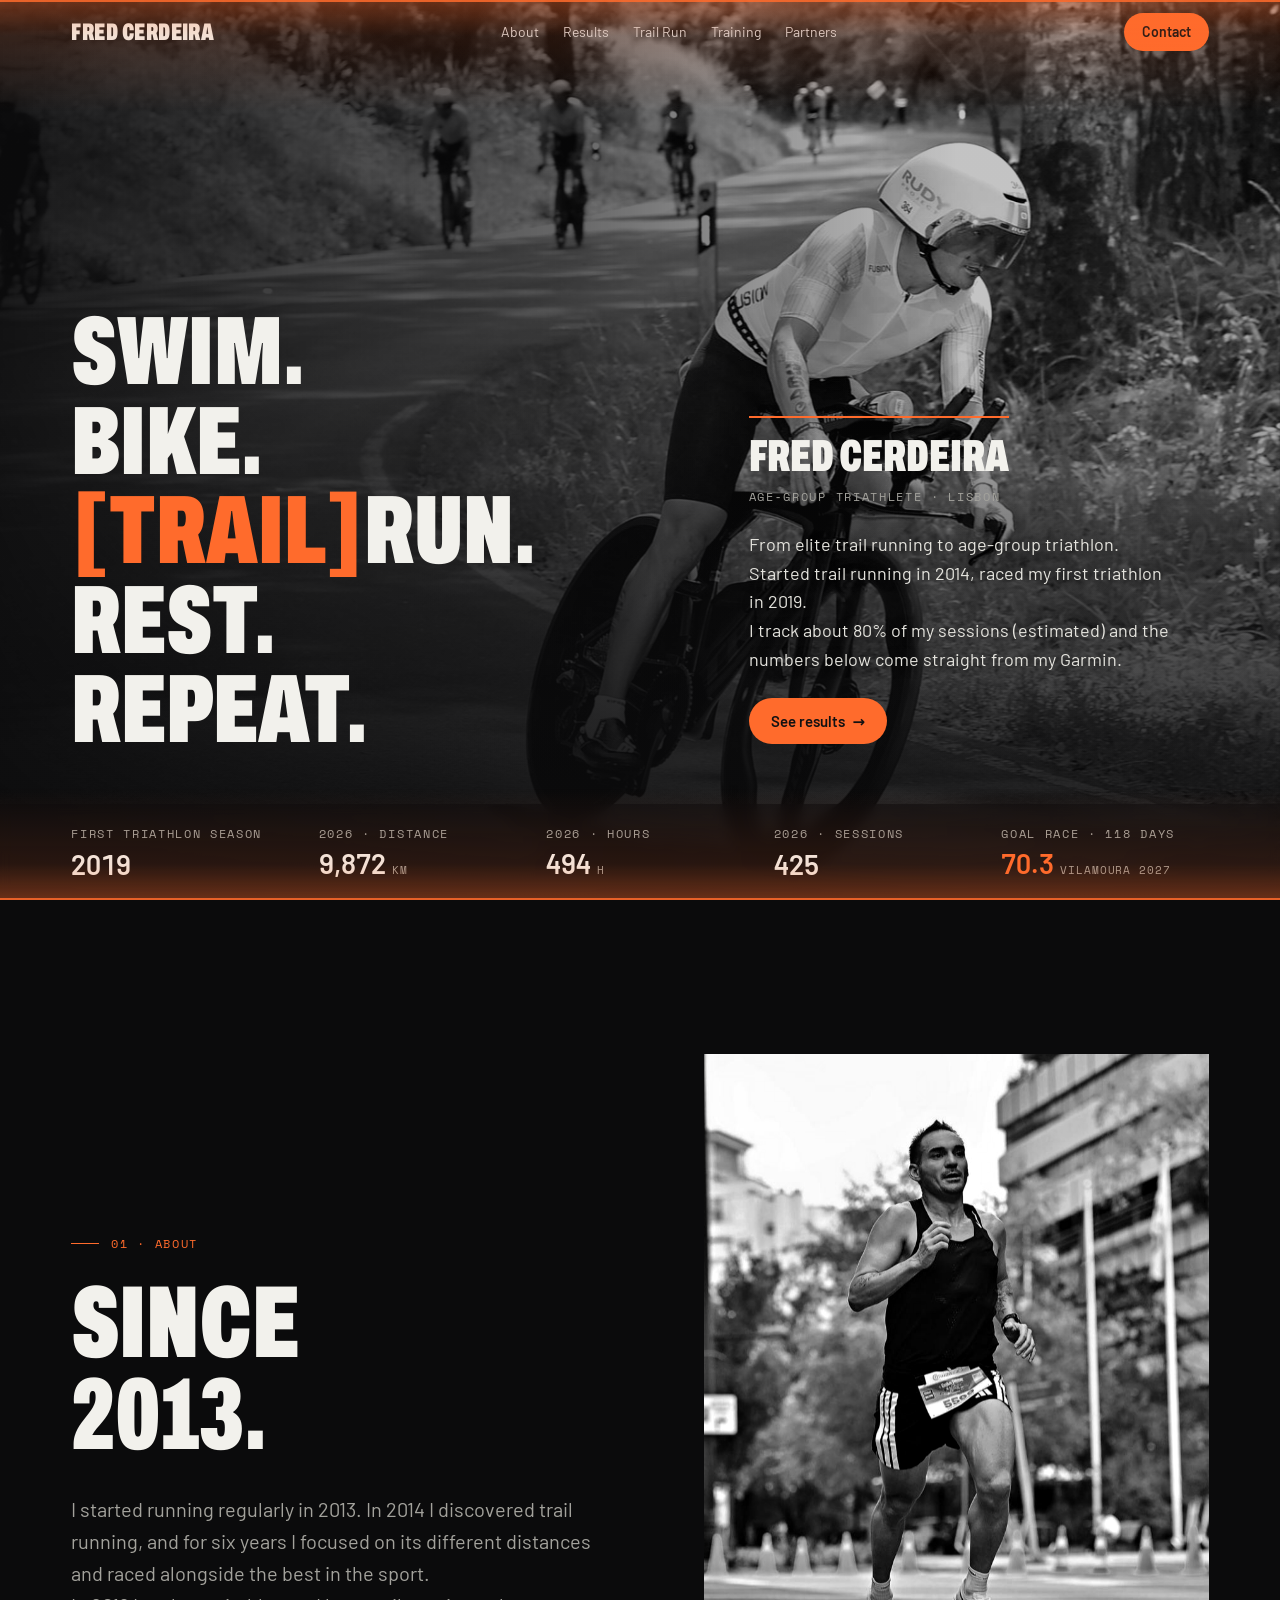
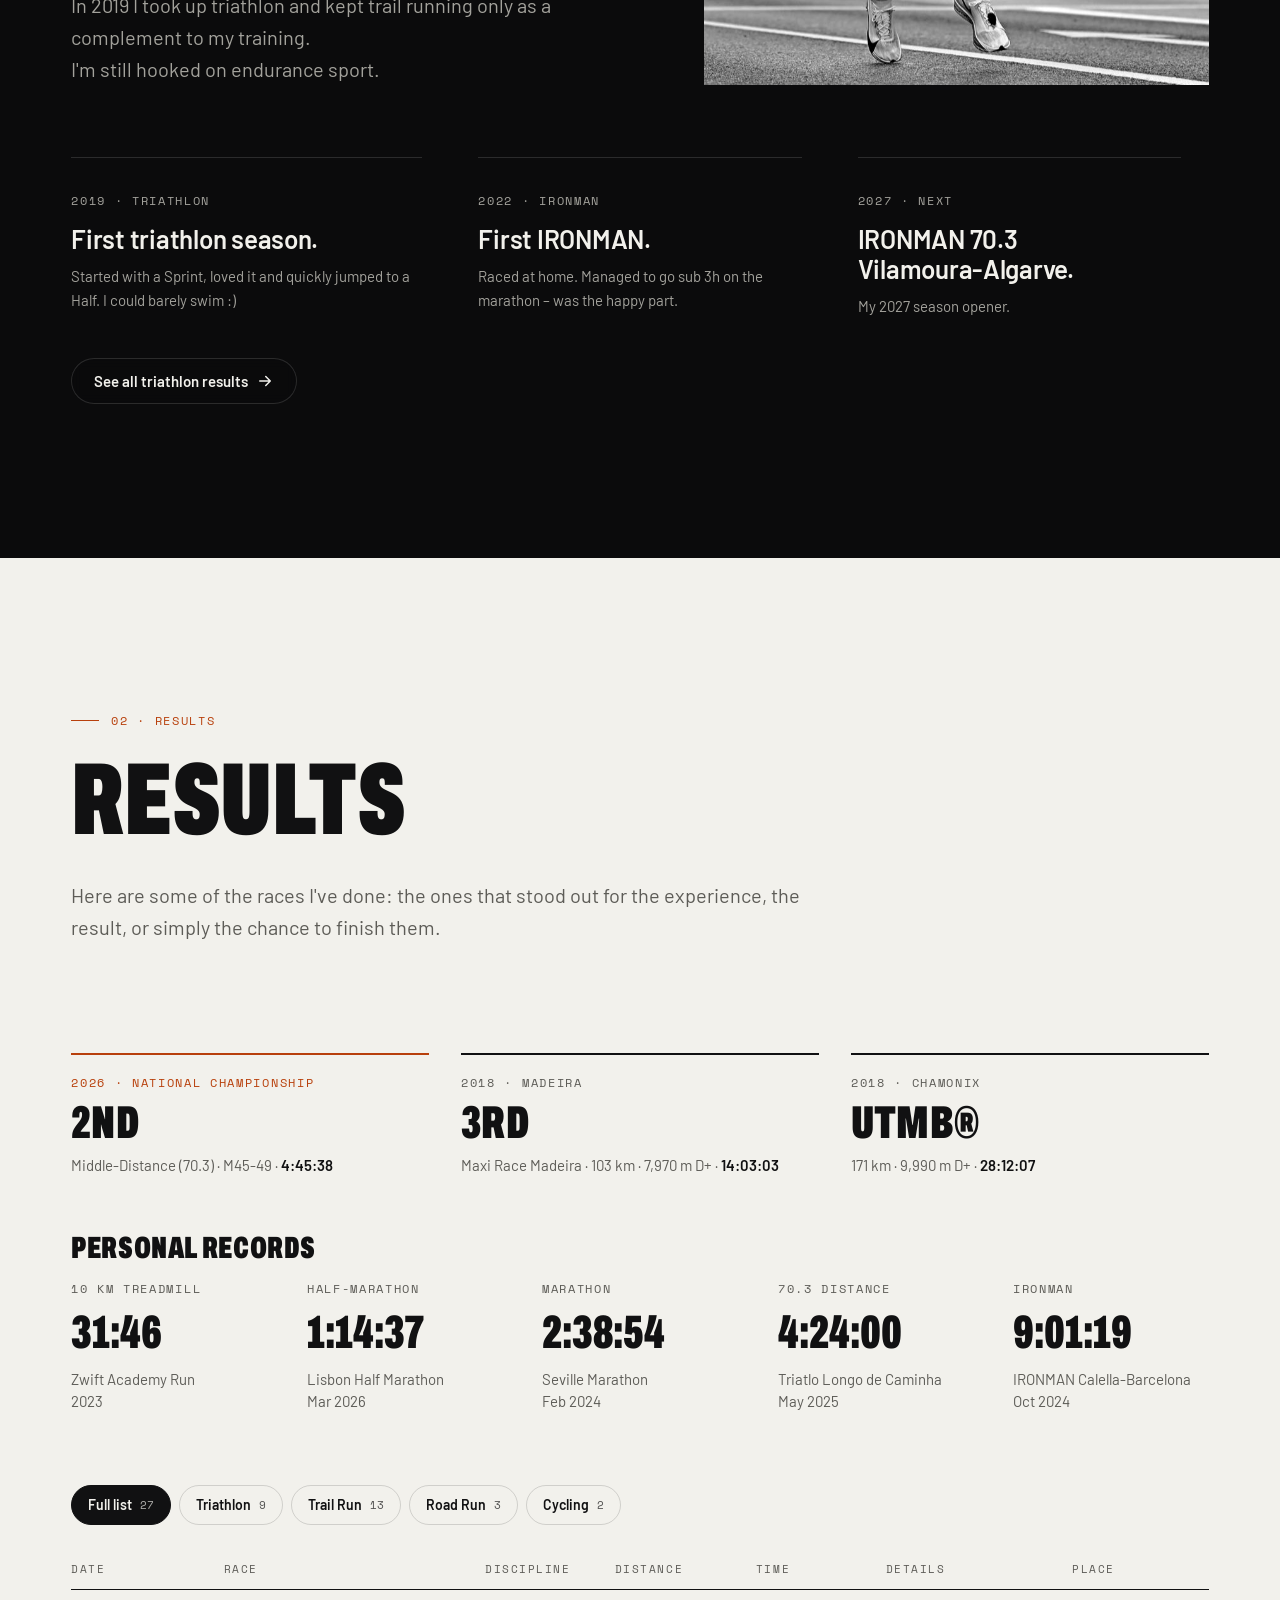
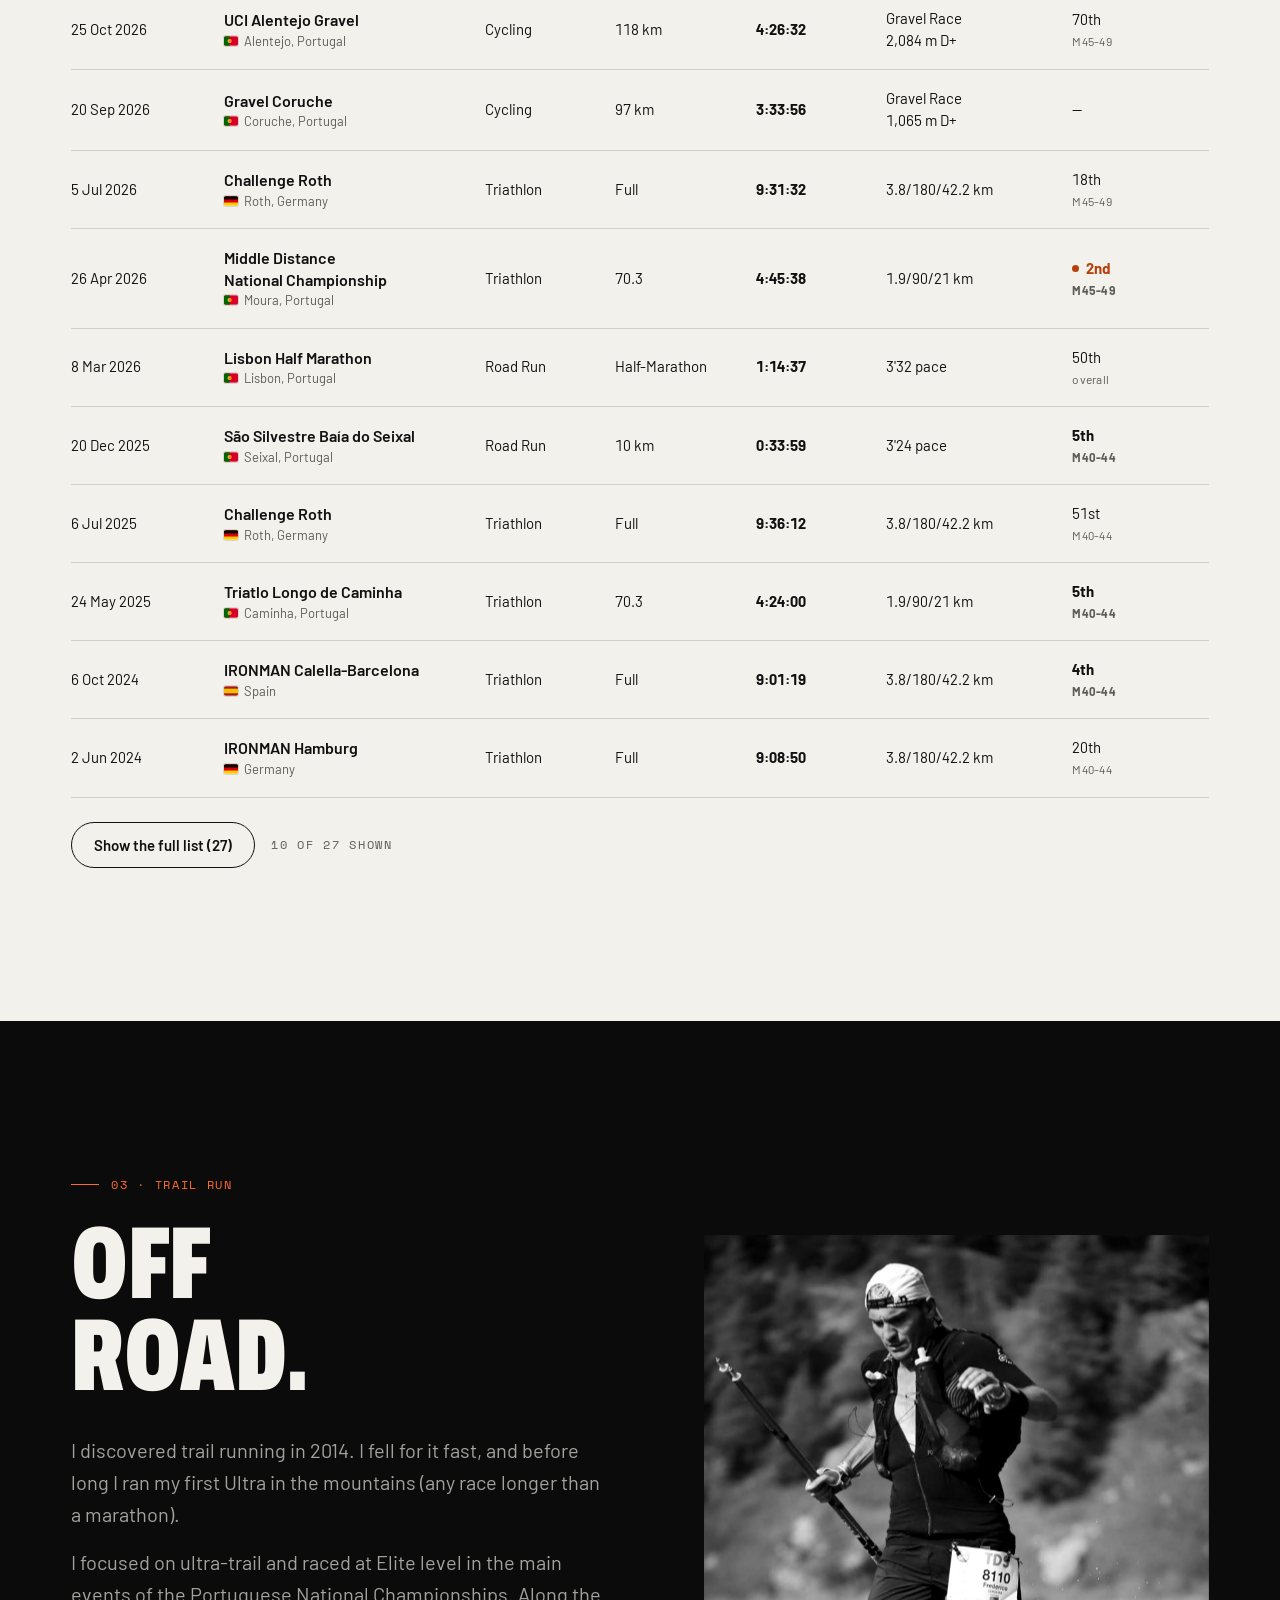
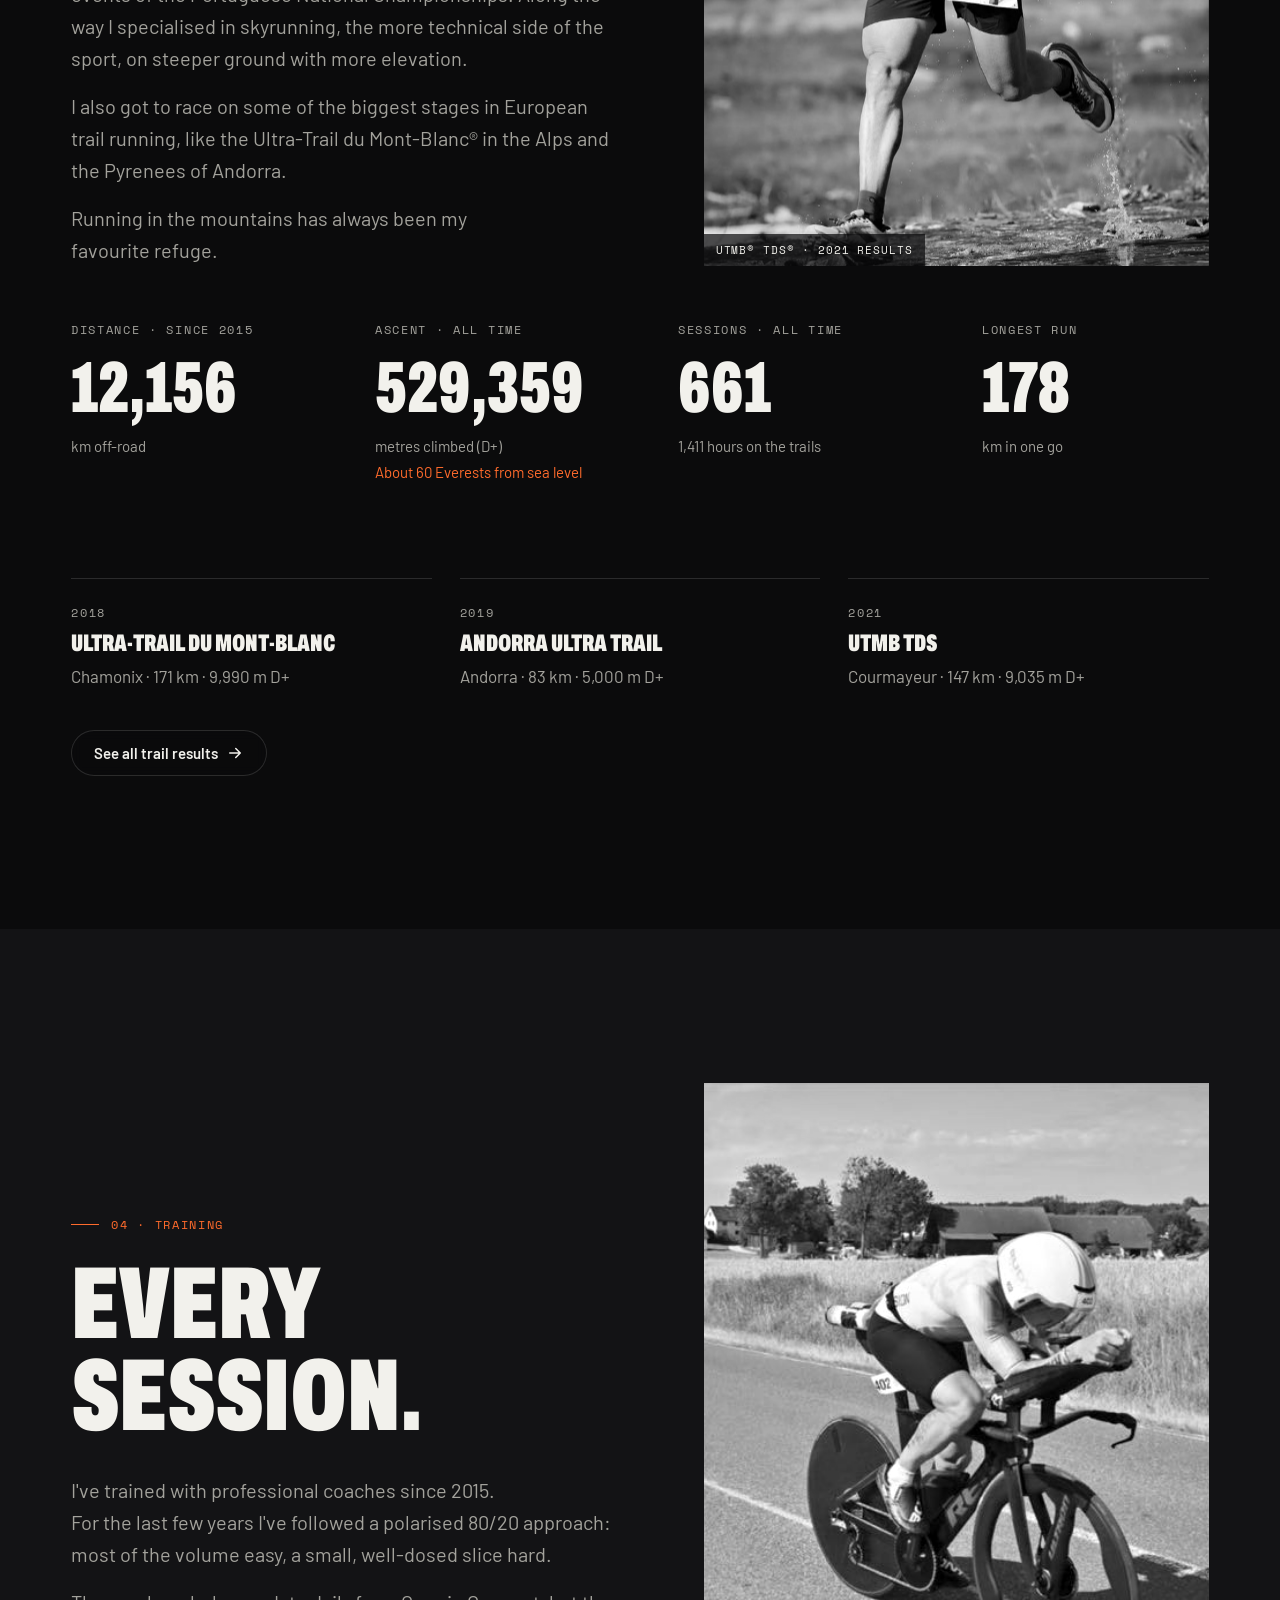
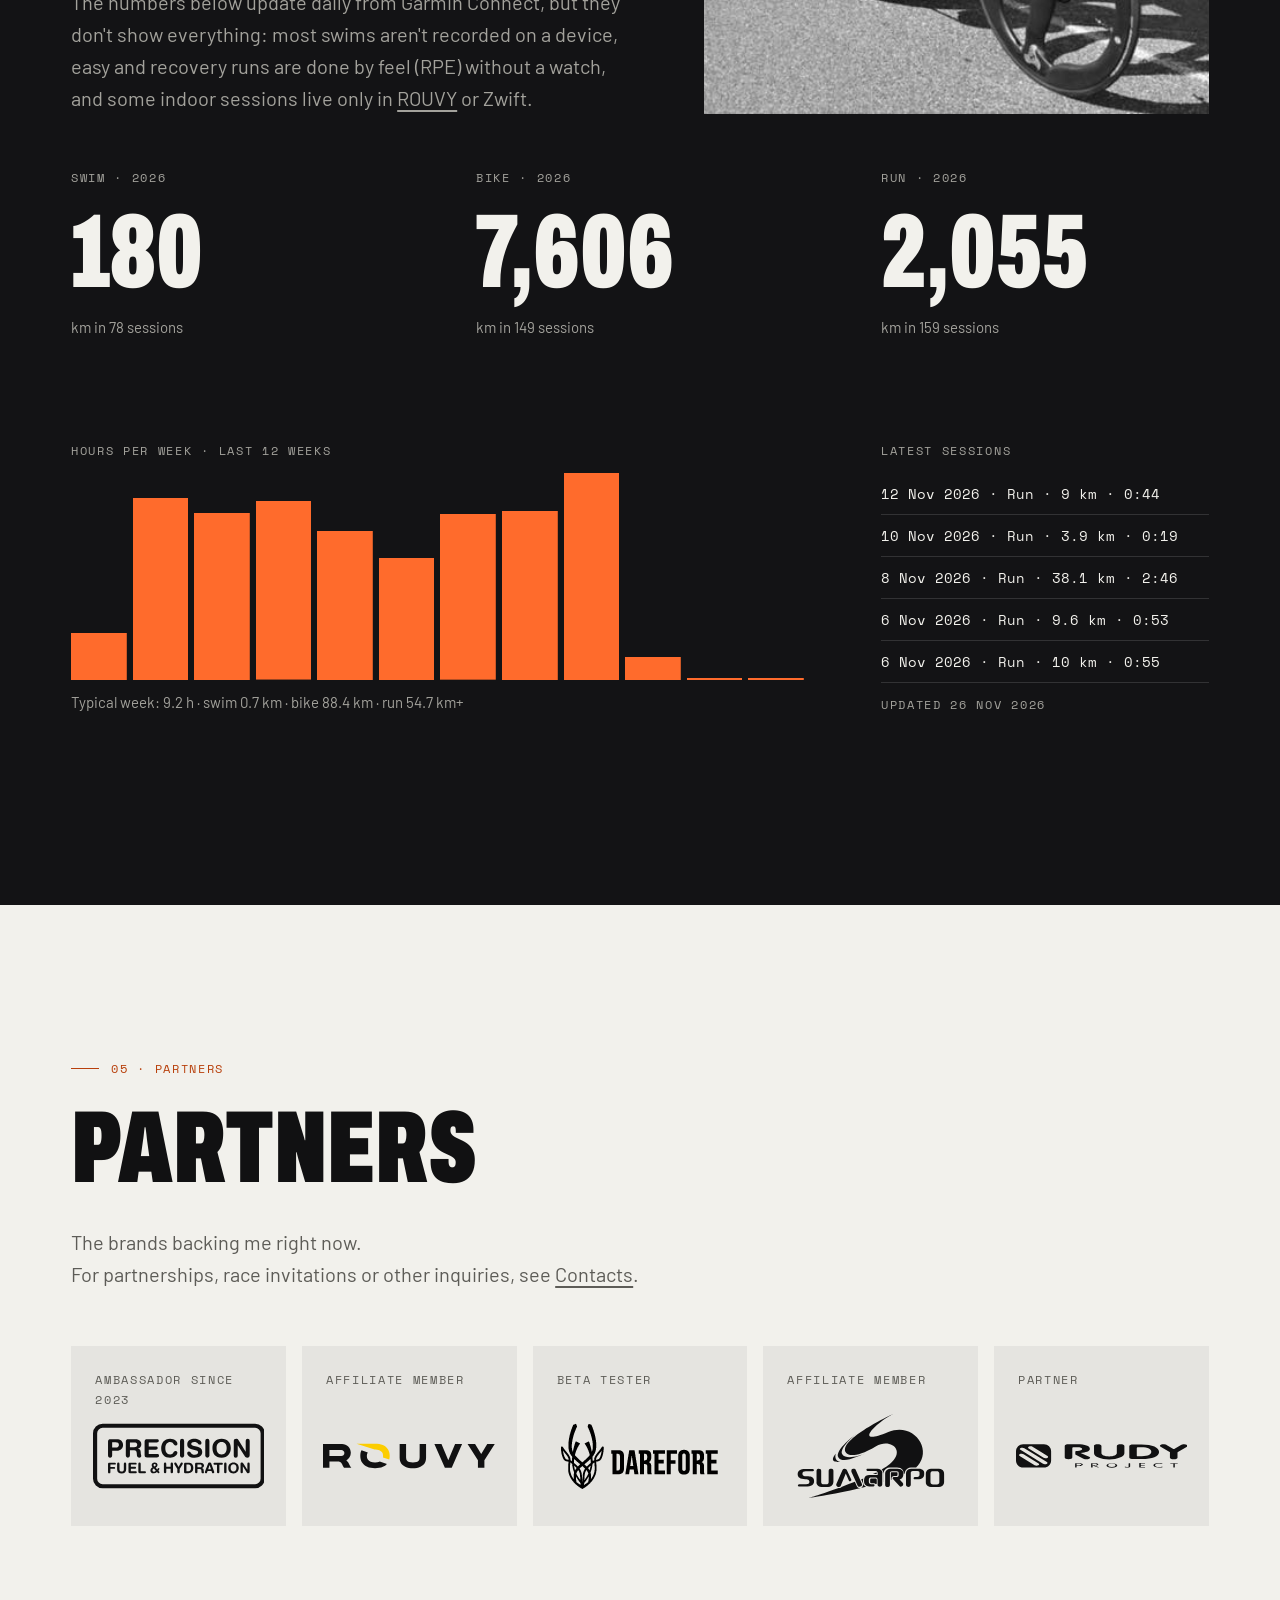
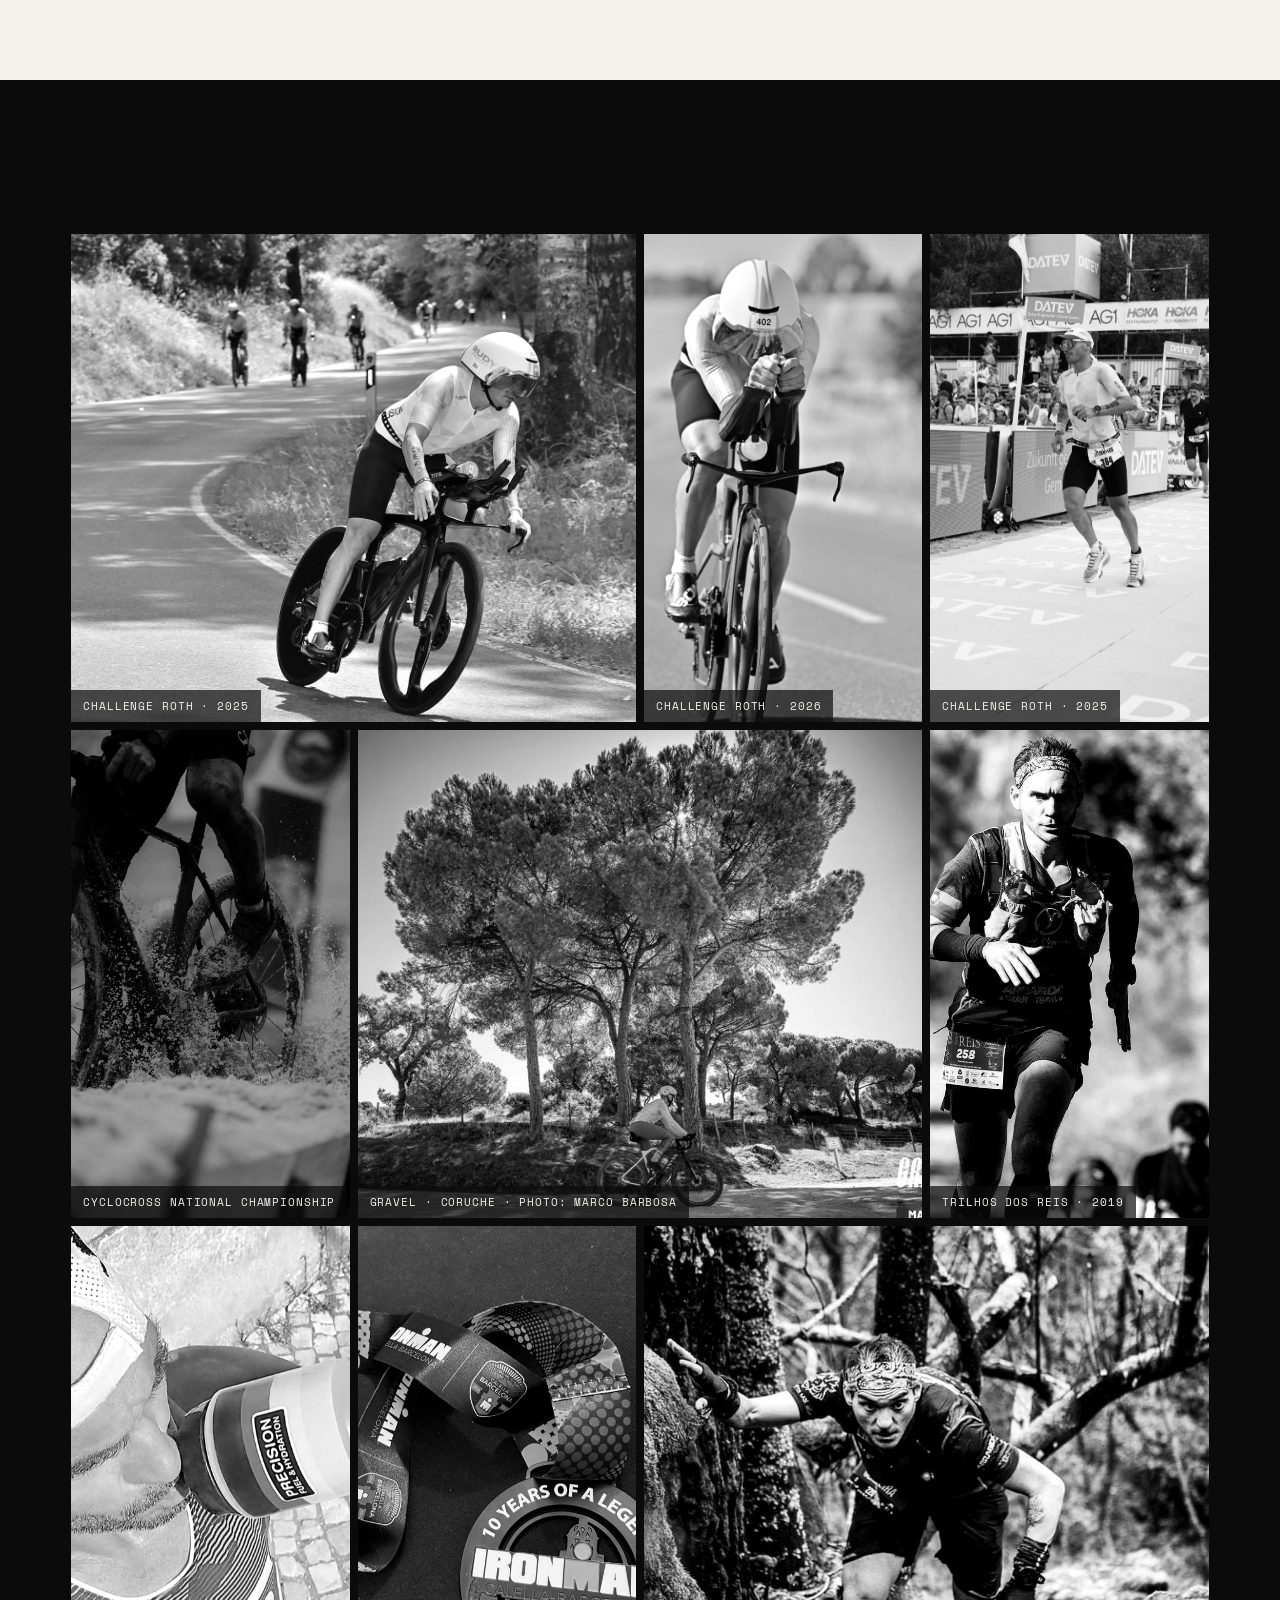
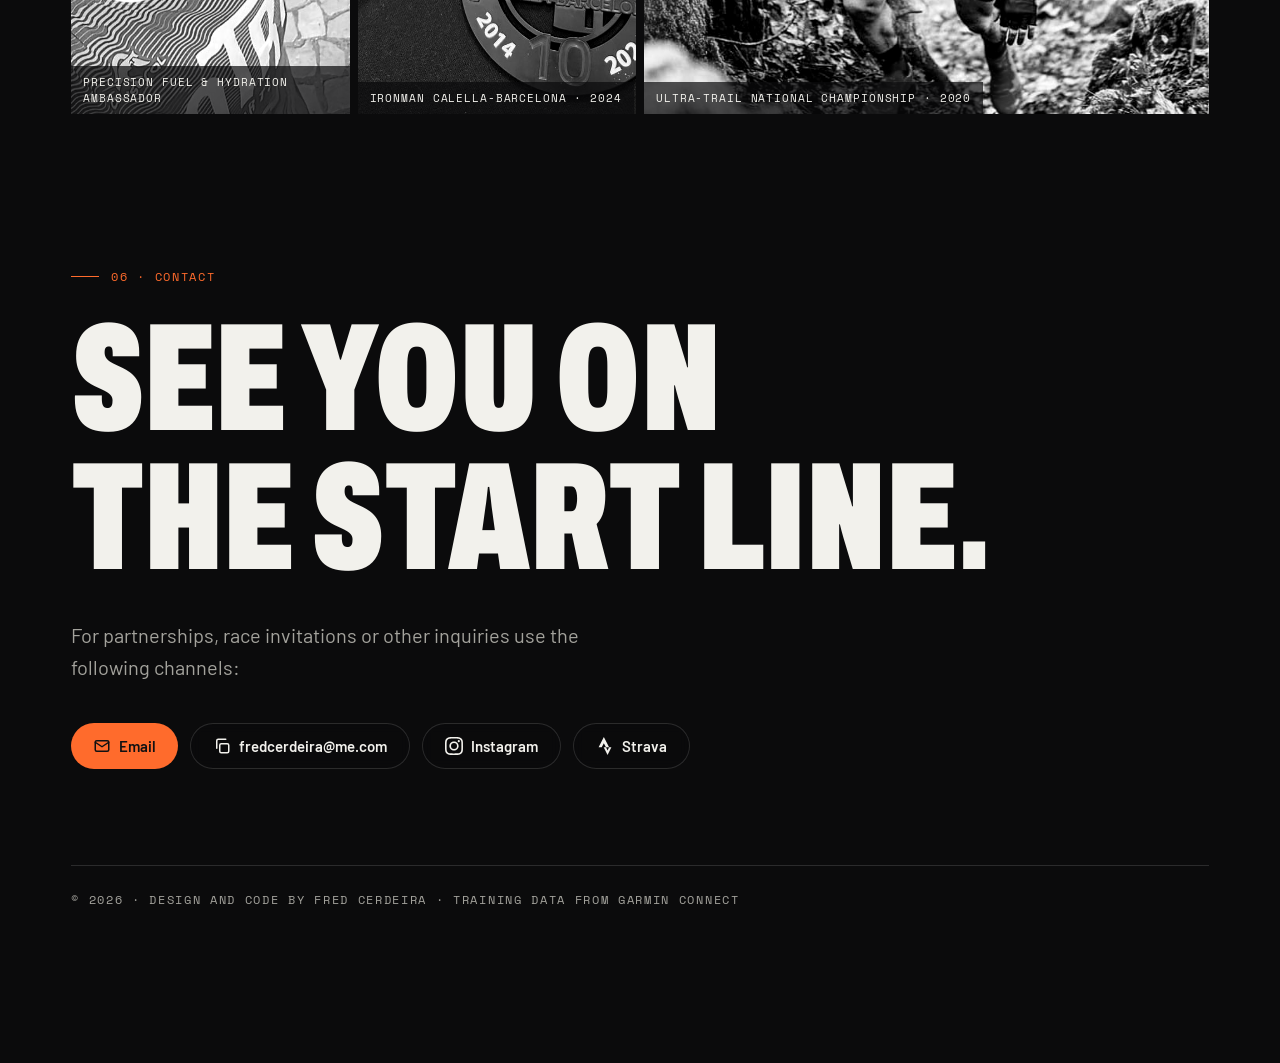
==== index.html @ 0f50d215 "Load tokens.css and drop duplicated root variables styles.css keeps only --nav-link and --gutter. Th" ====
<!doctype html>
<html lang="en">
<head>
<meta charset="utf-8">
<meta name="viewport" content="width=device-width, initial-scale=1">
<title>Fred Cerdeira — Triathlete and Trail Runner</title>
<meta name="description" content="Fred Cerdeira, age-group triathlete and former elite trail runner. IRONMAN and UTMB® finisher. Race results, personal records and daily training data.">
<meta name="theme-color" content="#0b0b0c">
<link rel="icon" href="/favicon.ico" sizes="32x32">
<link rel="icon" href="/img/icons/favicon.svg" type="image/svg+xml">
<link rel="apple-touch-icon" href="/img/icons/apple-touch-icon.png">
<link rel="manifest" href="/site.webmanifest">
<link rel="canonical" href="https://fredcerdeira.com/">
<meta property="og:type" content="website">
<meta property="og:url" content="https://fredcerdeira.com/">
<meta property="og:site_name" content="Fred Cerdeira">
<meta property="og:title" content="Fred Cerdeira — Triathlete">
<meta property="og:description" content="Age-group triathlete since 2019. Story, results and training numbers from Garmin, updated daily.">
<meta property="og:image" content="https://fredcerdeira.com/img/og.jpg">
<meta property="og:image:width" content="1200">
<meta property="og:image:height" content="630">
<meta property="og:image:alt" content="Fred Cerdeira on the time-trial bike, descending at Challenge Roth 2025">
<meta property="og:locale" content="en_GB">
<meta name="twitter:card" content="summary_large_image">
<script type="application/ld+json">
{
  "@context": "https://schema.org",
  "@type": "ProfilePage",
  "url": "https://fredcerdeira.com/",
  "name": "Fred Cerdeira — Triathlete and Trail Runner",
  "mainEntity": {
    "@type": "Person",
    "@id": "https://fredcerdeira.com/#fred",
    "name": "Fred Cerdeira",
    "url": "https://fredcerdeira.com/",
    "image": "https://fredcerdeira.com/img/og.jpg",
    "jobTitle": "Age-group triathlete",
    "description": "Age-group triathlete since 2019 and former elite ultra-trail and skyrunning athlete. IRONMAN finisher (9:01:19 at IRONMAN Calella-Barcelona 2024) and UTMB® finisher (171 km, 2018). 2nd M45-49 at the 2026 Portuguese Middle-Distance National Championship.",
    "knowsAbout": ["Triathlon", "IRONMAN", "IRONMAN 70.3", "Trail running", "Ultra-trail", "Skyrunning", "Road running", "Gravel cycling"],
    "sameAs": [
      "https://www.instagram.com/fr3dissimo/",
      "https://www.strava.com/athletes/cerdeira"
    ]
  }
}
</script>
<link rel="preconnect" href="https://fonts.googleapis.com">
<link rel="preconnect" href="https://fonts.gstatic.com" crossorigin>
<link rel="stylesheet" href="https://fonts.googleapis.com/css2?family=Archivo:wdth,wght@62,900&family=Barlow:wght@400;600;700&family=Space+Mono&display=swap">
<link rel="stylesheet" href="site/css/tokens.css">
<link rel="stylesheet" href="site/css/styles.css">
</head>
<body>
<script>document.documentElement.classList.add('js');setTimeout(function(){var d=document.documentElement;if(!d.dataset.motion)d.classList.remove('js')},4000)</script>

<header class="nav">
  <div class="wrap">
    <a href="#top" class="brand">Fred Cerdeira</a>
    <nav id="site-nav" aria-label="Sections">
      <a href="#about">About</a>
      <a href="#results">Results</a>
      <a href="#trail">Trail Run</a>
      <a href="#training">Training</a>
      <a href="#partners">Partners</a>
    </nav>
    <a href="#contact" class="pill pill-solid nav-cta">Contact</a>
    <button type="button" class="menu-btn" aria-expanded="false" aria-controls="site-nav" aria-label="Open menu"><span></span><span></span></button>
  </div>
</header>

<main>
<section id="top" class="hero">
  <div class="hero-bg"><img src="img/bike-descent.jpg" srcset="img/bike-descent-800.jpg 800w, img/bike-descent.jpg 1600w" sizes="(max-aspect-ratio: 3/2) 162vh, 100vw" alt="" data-parallax="0.25" fetchpriority="high"></div>
  <div class="wrap hero-content">
    <h1 class="display">
      <span class="line"><span>Swim.</span></span>
      <span class="line"><span>Bike.</span></span>
      <span class="line"><span><span class="accent">[Trail]</span>Run.</span></span>
      <span class="line"><span>Rest.</span></span>
      <span class="line"><span>Repeat.</span></span>
    </h1>
    <div class="hero-side">
    <p class="hero-name d-55" data-reveal><b>Fred Cerdeira</b><span class="mono">Age&#8209;group triathlete · Lisbon</span></p>
    <p class="lede d-7" data-reveal>From elite trail running to age&#8209;group triathlon.<br>Started trail running in 2014, raced my first triathlon in 2019.<br>I track about 80% of my sessions (estimated) and the numbers below come straight from my Garmin.</p>
    <div class="ctas d-85" data-reveal>
      <a href="#results" class="pill pill-solid">See results <span aria-hidden="true">→</span></a>
    </div>
    </div>
  </div>
  <div class="stats">
    <div class="wrap">
      <div class="stat"><span class="mono">First Triathlon season</span><b>2019</b></div>
      <div class="stat"><span class="mono"><span data-stat="year">2026</span> · distance</span><b><span data-stat="ytd.total.km" data-format="int" data-count>–</span><small>km</small></b></div>
      <div class="stat"><span class="mono"><span data-stat="year">2026</span> · hours</span><b><span data-stat="ytd.total.hours" data-format="int" data-count>–</span><small>h</small></b></div>
      <div class="stat"><span class="mono"><span data-stat="year">2026</span> · sessions</span><b><span data-stat="ytd.total.count" data-format="int" data-count>–</span></b></div>
      <div class="stat"><span class="mono" data-countdown="2027-04-03">Next goal race</span><b class="text-accent">70.3<small>Vilamoura 2027</small></b></div>
    </div>
  </div>
</section>

<section id="about" class="section">
  <div class="wrap">
    <div class="story-grid">
      <div>
        <p class="mono eyebrow" data-reveal>01 · About</p>
        <h2 class="display big" data-reveal>Since<br>2013.</h2>
        <p class="intro d-1" data-reveal>I started running regularly in 2013. In 2014 I discovered trail running, and for six years I focused on its different distances and raced alongside the best in the sport.<br>In 2019 I took up triathlon and kept trail running only as a complement to my training.<br>I'm still hooked on endurance sport.</p>
      </div>
      <div class="story-photo d-15" data-reveal><img src="img/hero-run.jpg" srcset="img/hero-run-800.jpg 800w, img/hero-run.jpg 1200w" sizes="(max-width: 960px) 100vw, 560px" alt="Running in a road race in Lisbon" data-parallax="-0.12" loading="lazy"></div>
    </div>
    <ol class="timeline">
      <li data-scrub><span class="mono muted">2019 · Triathlon</span><h3>First triathlon season.</h3><p>Started with a Sprint, loved it and quickly jumped to a Half. I could barely swim :)</p></li>
      <li data-scrub><span class="mono muted">2022 · IRONMAN</span><h3>First IRONMAN.</h3><p>Raced at home. Managed to go sub 3h on the marathon – was the happy part.</p></li>
      <li data-scrub><span class="mono muted">2027 · Next</span><h3>IRONMAN 70.3 <span class="nw">Vilamoura-Algarve.</span></h3><p>My 2027 season opener.</p></li>
    </ol>
    <p class="see-all" data-reveal><a class="pill pill-line" href="#results-triathlon">See all triathlon results<svg class="icon" viewBox="0 0 24 24" fill="none" stroke="currentColor" stroke-width="2" stroke-linecap="round" stroke-linejoin="round" aria-hidden="true"><path d="M5 12h14M13 6l6 6-6 6"/></svg></a></p>
  </div>
</section>

<section id="results" class="section paper">
  <div class="wrap">
    <p class="mono eyebrow" data-reveal>02 · Results</p>
    <h2 class="display big" data-reveal>Results</h2>
    <p class="intro intro-wide d-1" data-reveal>Here are some of the races I've done: the ones that stood out for the experience, the result, or simply the chance to finish them.</p>
    <div class="hl" aria-labelledby="hl-title">
      <h3 id="hl-title" class="sub-title" data-reveal>Highlights</h3>
      <ol class="hl-list">
        <li class="lead" data-reveal><span class="mono">2026 · National Championship</span><b>2nd</b><p>Middle-Distance (70.3) · M45-49 · <strong>4:45:38</strong></p></li>
        <li class="d-08" data-reveal><span class="mono">2018 · Madeira</span><b>3rd</b><p>Maxi Race Madeira · 103 km · 7,970 m D+ · <strong>14:03:03</strong></p></li>
        <li class="d-16" data-reveal><span class="mono">2018 · Chamonix</span><b>UTMB®</b><p>171 km · 9,990 m D+ · <strong>28:12:07</strong></p></li>
      </ol>
    </div>
    <div class="prs" aria-labelledby="prs-title">
    <h3 id="prs-title" class="sub-title" data-reveal>Personal Records</h3>
    <div class="train-grid pr-grid">
      <div class="tile" data-reveal><span class="mono">10 km Treadmill</span><span class="num">31:46</span><p>Zwift Academy Run <span class="when">2023</span></p></div>
      <div class="tile d-08" data-reveal><span class="mono">Half-Marathon</span><span class="num">1:14:37</span><p>Lisbon Half Marathon <span class="when">Mar 2026</span></p></div>
      <div class="tile d-16" data-reveal><span class="mono">Marathon</span><span class="num">2:38:54</span><p>Seville Marathon <span class="when">Feb 2024</span></p></div>
      <div class="tile d-24" data-reveal><span class="mono">70.3 Distance</span><span class="num">4:24:00</span><p>Triatlo Longo de Caminha <span class="when">May 2025</span></p></div>
      <div class="tile d-32" data-reveal><span class="mono">IRONMAN</span><span class="num">9:01:19</span><p>IRONMAN <span class="nw">Calella-Barcelona</span> <span class="when">Oct 2024</span></p></div>
    </div>
    </div>
    <div class="results" data-results data-src="data/results.json">
      <div class="filters" role="group" aria-label="Filter results by discipline" data-reveal>
        <button type="button" class="chip" data-filter="all" aria-pressed="true">Full list <span data-n></span></button>
        <button type="button" class="chip" data-filter="triathlon" aria-pressed="false">Triathlon <span data-n></span></button>
        <button type="button" class="chip" data-filter="trail" aria-pressed="false">Trail Run <span data-n></span></button>
        <button type="button" class="chip" data-filter="road" aria-pressed="false">Road Run <span data-n></span></button>
        <button type="button" class="chip" data-filter="cycling" aria-pressed="false">Cycling <span data-n></span></button>
        <span class="visually-hidden" data-results-status aria-live="polite"></span>
      </div>
      <div class="res" data-reveal>
        <div class="res-head" aria-hidden="true">
          <span>Date</span><span>Race</span><span>Discipline</span><span>Distance</span><span>Time</span><span data-detail-head>Details</span><span>Place</span>
        </div>
        <ol class="res-list" data-res-list aria-label="Race results">
          <li class="res-row res-empty">Loading results…</li>
        </ol>
      </div>
      <div class="res-more" data-res-more hidden>
        <button type="button" aria-expanded="false" data-res-toggle></button>
        <span class="mono" data-res-count></span>
      </div>
    </div>
  </div>
</section>

<section id="trail" class="section">
  <div class="wrap">
    <div class="story-grid">
      <div>
        <p class="mono eyebrow" data-reveal>03 · Trail Run</p>
        <h2 class="display big" data-reveal>Off<br>road.</h2>
        <p class="intro d-1" data-reveal>I discovered trail running in 2014. I fell for it fast, and before long I ran my first Ultra in the mountains (any race longer than a marathon).</p>
        <p class="intro d-14" data-reveal>I focused on ultra-trail and raced at Elite level in the main events of the Portuguese National Championships. Along the way I specialised in skyrunning, the more technical side of the sport, on steeper ground with more elevation.</p>
        <p class="intro d-18" data-reveal>I also got to race on some of the biggest stages in European trail running, like the Ultra-Trail du Mont-Blanc® in the Alps and the Pyrenees of Andorra.</p>
        <p class="intro d-22" data-reveal>Running in the mountains has always been my favourite refuge.</p>
      </div>
      <figure class="story-photo trail-fig d-15" data-reveal><img class="op-50-20" src="img/trail-tds.jpg" srcset="img/trail-tds-800.jpg 800w, img/trail-tds.jpg 1080w" sizes="(max-width: 960px) 100vw, 560px" alt="Crossing a mountain stream with poles during the TDS trail race" data-parallax="-0.12" loading="lazy"><figcaption><a href="https://itra.run/Races/RaceResults/TDS%C2%AE/2021/72501" target="_blank" rel="noopener">UTMB® TDS® · 2021 results</a></figcaption></figure>
    </div>
    <div class="train-grid trail-grid">
      <div class="tile" data-reveal><span class="mono">Distance · since <span data-stat="trailAllTime.since">–</span></span><span class="num"><span data-stat="trailAllTime.km" data-format="int" data-count>–</span></span><p>km off-road</p></div>
      <div class="tile d-08" data-reveal><span class="mono">Ascent · all time</span><span class="num"><span data-stat="trailAllTime.elevationM" data-format="int" data-count>–</span></span><p>metres climbed (D+)<span class="eq" data-stat-everest="trailAllTime.elevationM"></span></p></div>
      <div class="tile d-16" data-reveal><span class="mono">Sessions · all time</span><span class="num"><span data-stat="trailAllTime.count" data-format="int" data-count>–</span></span><p><span data-stat="trailAllTime.hours" data-format="int">–</span> hours on the trails</p></div>
      <div class="tile d-24" data-reveal><span class="mono">Longest run</span><span class="num"><span data-stat="trailAllTime.longestKm" data-format="int" data-count>–</span></span><p>km in one go</p></div>
    </div>
    <ul class="buildup">
      <li data-reveal><span class="mono muted">2018</span><b>Ultra-Trail du Mont-Blanc</b><span class="muted">Chamonix · 171 km · 9,990 m D+</span></li>
      <li class="d-08" data-reveal><span class="mono muted">2019</span><b>Andorra Ultra Trail</b><span class="muted">Andorra · 83 km · 5,000 m D+</span></li>
      <li class="d-16" data-reveal><span class="mono muted">2021</span><b>UTMB TDS</b><span class="muted">Courmayeur · 147 km · 9,035 m D+</span></li>
    </ul>
    <p class="see-all" data-reveal><a class="pill pill-line" href="#results-trail">See all trail results<svg class="icon" viewBox="0 0 24 24" fill="none" stroke="currentColor" stroke-width="2" stroke-linecap="round" stroke-linejoin="round" aria-hidden="true"><path d="M5 12h14M13 6l6 6-6 6"/></svg></a></p>
  </div>
</section>

<section id="training" class="section section-alt">
  <div class="wrap">
    <div class="story-grid">
      <div>
        <p class="mono eyebrow" data-reveal>04 · Training</p>
        <h2 class="display big" data-reveal>Every<br>session.</h2>
        <p class="intro intro-small" data-reveal>I've trained with professional coaches since 2015.<br>For the last few years I've followed a polarised 80/20 approach: most of the volume easy, a small, well-dosed slice hard.</p>
        <p class="intro intro-small" data-reveal>The numbers below update daily from Garmin Connect, but they don't show everything: most swims aren't recorded on a device, easy and recovery runs are done by feel (RPE) without a watch, and some indoor sessions live only in <a href="https://account.rouvy.com/coupon/FREDERICO" target="_blank" rel="noopener">ROUVY</a> or Zwift.</p>
      </div>
      <div class="story-photo d-15" data-reveal><img class="op-74-50 full" src="img/training-roth.jpg" srcset="img/training-roth-800.jpg 800w, img/training-roth.jpg 1928w" sizes="(max-width: 960px) 100vw, 560px" alt="In the aero position on the time-trial bike at Challenge Roth, 2026" loading="lazy"></div>
    </div>
    <div class="train-grid">
      <div class="tile" data-reveal><span class="mono">Swim · <span data-stat="year">2026</span></span><span class="num"><span data-stat="ytd.swim.km" data-format="int" data-count>–</span></span><p>km in <span data-stat="ytd.swim.count" data-format="int">–</span> sessions</p></div>
      <div class="tile d-08" data-reveal><span class="mono">Bike · <span data-stat="year">2026</span></span><span class="num"><span data-stat="ytd.bike.km" data-format="int" data-count>–</span></span><p>km in <span data-stat="ytd.bike.count" data-format="int">–</span> sessions</p></div>
      <div class="tile d-16" data-reveal><span class="mono">Run · <span data-stat="year">2026</span></span><span class="num"><span data-stat="ytd.run.km" data-format="int" data-count>–</span></span><p>km in <span data-stat="ytd.run.count" data-format="int">–</span> sessions</p></div>
      <div class="tile wide" data-reveal><span class="mono">Hours per week · last 12 weeks</span><div class="weekly" data-stat-weekly></div><p class="week-detail" data-weekly-detail aria-live="polite" hidden></p><p data-weekly-typical>Typical week: <span class="nw" data-stat="typicalWeek.hours" data-format="hours">–</span> · <span class="nw">swim <span data-stat="typicalWeek.swimKm" data-format="km">–</span></span> · <span class="nw">bike <span data-stat="typicalWeek.bikeKm" data-format="km">–</span></span> · <span class="nw">run <span data-stat="typicalWeek.runKm" data-format="km">–</span>+</span></p></div>
      <div class="tile d-08" data-reveal><span class="mono">Latest sessions</span><ul class="recent" data-stat-recent><li>Loading…</li></ul><p class="mono updated">Updated <span data-stat="updatedAt" data-format="date">–</span></p></div>
    </div>
  </div>
</section>

<section id="partners" class="section paper">
  <div class="wrap">
    <p class="mono eyebrow" data-reveal>05 · Partners</p>
    <h2 class="display big" data-reveal>Partners</h2>
    <p class="intro intro-655 d-1" data-reveal>The brands backing me right now.<br>For partnerships, race invitations or other inquiries, see <a href="#contact">Contacts</a>.</p>
    <ul class="partners">
      <li data-reveal><a class="partner" href="https://www.precisionhydration.com/" target="_blank" rel="noopener"><span class="mono">Ambassador since 2023</span><svg xmlns="http://www.w3.org/2000/svg" viewBox="0 0 272.21 102.41" width="100%" height="72" data-name="PF&amp;H Logo" fill="currentColor" role="img" aria-label="Precision Fuel &amp; Hydration"><g id="Layer_2" data-name="Layer 2"><g id="Layer_1-2" data-name="Layer 1"><path d="M23.81,28.41c0-2.92,1.52-3.84,3.84-3.84h10c5.51,0,10,2.72,10,9.12,0,5.24-3.64,9.11-10,9.11H30.37v7.8a3.09,3.09,0,0,1-3.28,3.28,3.09,3.09,0,0,1-3.28-3.28Zm6.56,9.36h6.12c2.64,0,4.6-1.6,4.6-4.08,0-2.88-2-4.08-5.28-4.08H30.37Z"></path><path d="M52,28.41c0-2.92,1.52-3.84,3.84-3.84H66.73c7.79,0,9.87,4.28,9.87,8,0,3.12-1.84,6.2-5,6.92v.07c3.36.48,4,2.92,4,5.84,0,3.32.88,4.56.88,5.92,0,1.52-1.56,2.56-3.08,2.56-3.6,0-3.88-3.48-3.88-4.64,0-5-.91-7.08-4.51-7.08H58.53V50.6a3.28,3.28,0,0,1-6.56,0Zm6.56,9h6.56c2.47,0,5-.64,5-3.88,0-3.08-1.87-3.88-4.75-3.88H58.53Z"></path><path d="M81.77,28.41c0-2.92,1.52-3.84,3.84-3.84H101c1.92,0,3.32.56,3.32,2.64s-1.4,2.64-3.32,2.64H88.33v6.24H99.44c1.72,0,3.08.48,3.08,2.52s-1.36,2.51-3.08,2.51H88.33v7h13c1.92,0,3.32.56,3.32,2.64s-1.4,2.64-3.32,2.64H85.61c-2.32,0-3.84-.92-3.84-3.84Z"></path><path d="M122.17,23.89c7.51,0,11.63,4.72,11.63,7.52a2.68,2.68,0,0,1-3,3c-3.8,0-2.68-5.2-8.67-5.2-4.12,0-7.52,3.56-7.52,9.8,0,5.23,2.08,9.79,7.76,9.79,5.15,0,5-5.52,8.19-5.52,1.6,0,3.2.92,3.2,2.52,0,4.16-5,8.28-11.39,8.28-9,0-14.32-5.16-14.32-15.07C108.09,30.85,112.89,23.89,122.17,23.89Z"></path><path d="M137.89,27.33a3.28,3.28,0,0,1,6.56,0V50.6a3.28,3.28,0,0,1-6.56,0Z"></path><path d="M165.6,36.69c6,1.36,7.52,4.91,7.52,8.27,0,5.2-3.92,9.08-11.83,9.08-8.32,0-12-4.16-12-7.28A2.64,2.64,0,0,1,152,44c3.56,0,2.64,5.2,9.28,5.2,3.39,0,5.27-1.88,5.27-3.8,0-1.16-.56-2.44-2.8-3l-7.39-1.88c-6-1.51-7-4.79-7-7.87,0-6.4,5.92-8.8,11.47-8.8,5.12,0,11.16,2.88,11.16,6.72a2.72,2.72,0,0,1-3,2.6c-3,0-2.48-4.28-8.59-4.28-3,0-4.72,1.4-4.72,3.4s2.4,2.64,4.47,3.12Z"></path><path d="M177.93,27.33a3.28,3.28,0,0,1,6.56,0V50.6a3.28,3.28,0,0,1-6.56,0Z"></path><path d="M203.84,23.89c9.44,0,14.56,6.28,14.56,14.72,0,8.11-4.72,15.43-14.56,15.43-10.31,0-14.55-6.72-14.55-15.43C189.29,30.17,194.41,23.89,203.84,23.89Zm0,24.87c6,0,8-4.64,8-10.15s-2.64-9.44-8-9.44-8,3.92-8,9.44S197.69,48.76,203.84,48.76Z"></path><path d="M223.09,27.89c0-2.72,1.32-3.84,4.12-3.84a3.62,3.62,0,0,1,3.28,1.72L242,44.28H242V27.21a3.16,3.16,0,0,1,6.32,0V49.8c0,2.6-1.12,4.08-3.88,4.08-2.08,0-2.76-.44-3.6-1.76l-11.39-18h-.08V50.72a3.16,3.16,0,1,1-6.32,0Z"></path><path d="M23.81,64c0-1.68.88-2.2,2.21-2.2h8.3c1.11,0,1.91.32,1.91,1.51s-.8,1.52-1.91,1.52H27.59v3.87h5.7c1,0,1.77.27,1.77,1.44s-.78,1.45-1.77,1.45h-5.7v5.18a1.89,1.89,0,0,1-3.78,0Z"></path><path d="M38.21,63.39a1.89,1.89,0,0,1,3.77,0v9.06c0,2.26,1.27,3.27,3.43,3.27s3.43-1,3.43-3.27V63.39a1.89,1.89,0,0,1,3.77,0v8.76c0,4.56-2.81,6.6-7.2,6.6s-7.2-2-7.2-6.6Z"></path><path d="M56.2,64c0-1.68.87-2.2,2.2-2.2h8.86c1.1,0,1.91.32,1.91,1.51s-.81,1.52-1.91,1.52H60v3.59h6.39c1,0,1.77.28,1.77,1.45s-.78,1.45-1.77,1.45H60v4h7.47c1.11,0,1.91.32,1.91,1.51s-.8,1.52-1.91,1.52h-9c-1.33,0-2.2-.53-2.2-2.2Z"></path><path d="M71.86,63.39a1.89,1.89,0,0,1,3.77,0v11.8h6.3c1.08,0,2,.55,2,1.59s-.88,1.58-2,1.58H74.07c-1.34,0-2.21-.53-2.21-2.2Z"></path><path d="M101.73,72.48a14.82,14.82,0,0,1,.89-1.66,1.52,1.52,0,0,1,1.2-.71,1.46,1.46,0,0,1,1.49,1.31,5.71,5.71,0,0,1-1.7,3.08L105,76.16a1.41,1.41,0,0,1,.32.92,1.57,1.57,0,0,1-1.72,1.44,1.4,1.4,0,0,1-1.13-.64l-1.06-1.22a7.21,7.21,0,0,1-5.33,2c-3.61,0-5.15-2.37-5.15-4.57,0-2.46,1.58-4.07,3.61-5.06a4.94,4.94,0,0,1-1.59-3.29c0-2.65,2.14-4.09,4.6-4.09,3.63,0,4.76,2.27,4.76,4a4.75,4.75,0,0,1-2.87,4.14Zm-5.18-1.41c-1.33.74-2.27,1.57-2.27,2.74A2.1,2.1,0,0,0,96.53,76a4.4,4.4,0,0,0,3-1.4Zm1-3.17c.76-.46,1.88-1.1,1.88-2.39A1.61,1.61,0,0,0,97.68,64,1.55,1.55,0,0,0,96,65.46C96,66.61,96.67,67.19,97.52,67.9Z"></path><path d="M112.34,63.39a1.89,1.89,0,0,1,3.77,0v4.69H123V63.39a1.89,1.89,0,0,1,3.77,0V76.78a1.89,1.89,0,0,1-3.77,0V71.26h-6.86v5.52a1.89,1.89,0,0,1-3.77,0Z"></path><path d="M133.64,71.9,129,64.22a1.88,1.88,0,0,1-.32-1,1.78,1.78,0,0,1,1.91-1.72,1.71,1.71,0,0,1,1.7,1.1l3.29,6,3.26-6a1.63,1.63,0,0,1,1.63-1.1,1.77,1.77,0,0,1,1.87,1.72,1.89,1.89,0,0,1-.33,1l-4.62,7.68v4.88a1.89,1.89,0,0,1-3.77,0Z"></path><path d="M144.31,64c0-1.68.88-2.2,2.21-2.2h4.6c4.12,0,7.89,1.79,7.89,8.27,0,5.25-2.92,8.28-8,8.28h-4.53a1.92,1.92,0,0,1-2.21-2.2Zm3.77,11.32h3.18c3,0,4-2.69,4-5.25,0-3.26-1.25-5.24-4-5.24h-3.15Z"></path><path d="M161.77,64c0-1.68.87-2.2,2.21-2.2h6.28c4.48,0,5.68,2.46,5.68,4.6a3.94,3.94,0,0,1-2.86,4v.05c1.94.28,2.28,1.68,2.28,3.36a22.14,22.14,0,0,0,.51,3.4,1.67,1.67,0,0,1-1.77,1.47c-2.07,0-2.23-2-2.23-2.67,0-2.89-.53-4.07-2.6-4.07h-3.73v4.86a1.89,1.89,0,0,1-3.77,0Zm3.77,5.16h3.77c1.43,0,2.85-.37,2.85-2.24s-1.08-2.23-2.73-2.23h-3.89Z"></path><path d="M182.52,62.66a1.71,1.71,0,0,1,1.84-1.15h.89a1.87,1.87,0,0,1,2,1.38l4.55,12.67A5,5,0,0,1,192.2,77a1.72,1.72,0,0,1-1.77,1.65,1.63,1.63,0,0,1-1.71-1l-1-2.76h-6.07l-1,2.76a1.52,1.52,0,0,1-1.68,1A1.61,1.61,0,0,1,177.27,77a5,5,0,0,1,.37-1.45Zm2.27,2.94h0l-2.23,6.65h4.41Z"></path><path d="M196.5,65h-3.56c-1.09,0-2-.55-2-1.59s.87-1.58,2-1.58h10.89c1.09,0,2,.55,2,1.58s-.87,1.59-2,1.59h-3.56v11.8a1.89,1.89,0,0,1-3.77,0Z"></path><path d="M207.82,63.39a1.89,1.89,0,0,1,3.77,0V76.78a1.89,1.89,0,0,1-3.77,0Z"></path><path d="M222.72,61.42c5.43,0,8.37,3.61,8.37,8.46,0,4.67-2.72,8.87-8.37,8.87-5.93,0-8.37-3.86-8.37-8.87C214.35,65,217.29,61.42,222.72,61.42Zm0,14.3c3.42,0,4.6-2.67,4.6-5.84s-1.52-5.43-4.6-5.43-4.6,2.25-4.6,5.43S219.18,75.72,222.72,75.72Z"></path><path d="M233.78,63.71c0-1.56.76-2.2,2.37-2.2a2.1,2.1,0,0,1,1.89,1l6.6,10.64h0V63.32a1.82,1.82,0,0,1,3.64,0v13c0,1.49-.65,2.34-2.23,2.34-1.2,0-1.59-.25-2.07-1L237.46,67.3h0v9.54a1.82,1.82,0,0,1-3.64,0Z"></path><path d="M256.91,102.41H15.3A15.31,15.31,0,0,1,0,87.11V15.3A15.31,15.31,0,0,1,15.3,0H256.91a15.32,15.32,0,0,1,15.3,15.3V87.11A15.32,15.32,0,0,1,256.91,102.41ZM15.3,6.6a8.71,8.71,0,0,0-8.7,8.7V87.11a8.71,8.71,0,0,0,8.7,8.7H256.91a8.71,8.71,0,0,0,8.7-8.7V15.3a8.71,8.71,0,0,0-8.7-8.7Z"></path></g></g></svg></a></li>
      <li class="d-08" data-reveal><a class="partner" href="https://account.rouvy.com/coupon/FREDERICO" target="_blank" rel="noopener"><span class="mono">Affiliate Member</span><svg xmlns="http://www.w3.org/2000/svg" viewBox="54 52 800 115" width="100%" height="72" role="img" aria-label="ROUVY"><path d="M818.977 54.0547L790.896 100.273L762.323 54.0547H727.318L775.607 129.318V164.483H805.711V129.318L854 54.0547H818.977Z" fill="currentColor"/><path d="M637.571 129.664L605.828 54.0547H572.754L621.608 164.483H653.57L701.896 54.0547H669.187L637.571 129.664Z" fill="currentColor"/><path d="M504.051 115.132C504.051 121.998 502.757 127.151 500.225 130.429C497.619 133.798 494.193 136.038 489.747 137.295C484.79 138.697 479.068 139.389 472.727 139.389C466.386 139.389 460.281 138.679 455.215 137.276C450.678 136.02 447.234 133.798 444.701 130.447C442.205 127.151 440.929 121.998 440.929 115.114V54.0547H410.972V117.336C410.972 124.547 412.047 131.012 414.179 136.512C416.329 142.102 419.39 146.891 423.272 150.77C427.098 154.595 431.69 157.727 436.92 160.076C442.004 162.37 447.69 164.046 453.812 165.047C459.771 166.031 466.131 166.522 472.727 166.522C479.324 166.522 485.301 166.031 491.113 165.047C497.072 164.046 502.666 162.37 507.75 160.094C512.962 157.745 517.59 154.631 521.508 150.825C525.517 146.928 528.651 142.12 530.82 136.512C532.952 130.994 534.027 124.547 534.027 117.336V54.0547H504.069V115.151L504.051 115.132Z" fill="currentColor"/><path d="M318.282 135.332C317.772 135.568 317.244 135.805 316.715 136.005C310.957 138.282 304.124 139.447 296.379 139.447C288.635 139.447 281.838 138.282 275.934 135.987C270.248 133.784 265.948 130.579 262.796 126.154C259.716 121.856 258.167 116.211 258.167 109.382C258.167 102.553 259.698 97.0533 262.704 92.7738L233.458 83.1405C229.959 87.9116 227.736 97.4721 227.736 109.382C227.736 121.291 230.542 131.507 236.063 140.048C241.603 148.589 249.639 155.254 259.989 159.825C270.084 164.286 282.33 166.563 296.397 166.563C310.465 166.563 322.838 164.304 332.879 159.825C340.477 156.438 346.837 151.921 351.884 146.331L318.301 135.332H318.282Z" fill="currentColor"/><path d="M316.391 82.63C321.931 84.8699 326.14 88.1113 329.256 92.5365C332.299 96.8523 333.83 102.498 333.83 109.345C333.83 111.748 333.629 114.007 333.247 116.101L362.658 125.734C364.024 120.653 364.717 115.172 364.717 109.326C364.717 97.4169 361.911 87.0551 356.389 78.5144C350.85 69.9737 342.832 63.3087 332.554 58.7379C322.514 54.2763 310.232 52 296.073 52H210.173L294.251 79.1154C301.977 79.1154 310.633 80.299 316.373 82.6118L316.391 82.63Z" fill="#FCCD00"/><path d="M174.231 144.196C170.295 135.546 164.646 131.613 162.332 130.302C174.96 123.418 183.524 110.034 183.524 94.6458C183.524 72.2287 165.338 54.0547 142.907 54.0547H54V164.483H83.9575V135.237H123.737C137.768 135.292 142.05 145.945 145.549 153.429C149.066 160.95 152.51 164.465 152.51 164.465H186.148C179.843 156.234 178.586 153.775 174.231 144.178V144.196ZM83.9575 109.524V81.0062H139.317C147.207 81.0062 153.585 87.398 153.585 95.2649C153.585 103.132 147.189 109.524 139.317 109.524H83.9575Z" fill="currentColor"/></svg></a></li>
      <li class="d-16" data-reveal><a class="partner" href="https://darefore.com/ride/" target="_blank" rel="noopener"><span class="mono">Beta Tester</span><img src="img/partners/darefore.png" alt="Darefore" width="157" height="66"></a></li>
      <li class="d-24" data-reveal><a class="partner" href="https://eu.sumarpo.com/" target="_blank" rel="noopener"><span class="mono">Affiliate Member</span><svg xmlns="http://www.w3.org/2000/svg" viewBox="4.8 1.1 125.7 72.1" width="100%" height="84" fill="currentColor" role="img" aria-label="Sumarpo"><path d="M62.4,35.1c-4.3,1.9-16.2,5.8-19.3,0.6c-3.2-5.4,11.9-17.5,11.9-17.5S36,32.1,39.8,38.4 C43.3,44.1,57.6,37.2,62.4,35.1z"/><path d="M41.2,42.2c-5.2-0.9-4.1-6.4-3.5-7.1C30.2,43.7,41.2,42.2,41.2,42.2z"/><path d="M72.7,52c0-0.3-0.1-0.6-0.4-0.7c-0.9,0.4-1.9,0.9-2.9,1.4h3.3V52z"/><path d="M60.9,59.3v-1.3c0-0.5,0.1-1.1,0.2-1.6c-0.6,0.2-1.2,0.5-1.8,0.7l1.5,3.4 c0.1,0.4,0.2,0.8,0.2,1.2c0,1.0-0.4,1.8-1.2,2.4c-0.5,0.3-1.1,0.6-1.8,0.6c-1.1,0-2.0-0.5-2.4-1.5l-1.7-3.9 c-3.8,1.5-7.8,3.0-11.5,4.4c-0.3,0.5-1.0,0.9-2.1,0.9c-0.1,0-0.2-0.0-0.3-0.0c-14.0,5.0-25.6,8.6-25.6,8.6 s24.7-3.7,49.1-9.7c-0.0-0.0-0.0-0.0-0.0-0.0C61.6,62.6,60.9,61.2,60.9,59.3z"/><path d="M86.3,54.8c0.3-0.2,0.8-0.3,1.2-0.4l2.0,0c0.2,0,0.4-0.0,0.6-0.2c0.2-0.1,0.4-0.4,0.4-0.8 v-1.7c0-0.2,0-0.6-1.0-0.6h-3.7c-1.0,0-1.0,0.4-1.0,0.6v5.9c0.2-0.0,0.4-0.1,0.7-0.2 c-0.1-0.2-0.2-0.5-0.2-0.8C85.3,55.7,85.7,55.1,86.3,54.8z"/><path d="M96.7,52.0c0.1-1.7,0.8-3.1,2.2-4.0c1.0-0.6,2.0-1.0,3.1-1.0h4.5 c0.5-0.4,1.0-0.9,1.4-1.4c12.9-15.1-4.1-37.9-25.3-29.0c-28.9,12.1-14.1-5.6,4.0-15.5 c0,0-47.2,21.9-40.4,33.0c0,0,3.8,7.8,25.9-5.4c11.7-7.1,26.3,3.0,11.8,15.3c-1.7,1.5-4.2,3.1-7.0,4.7 c1.0,0.9,1.5,2.2,1.5,3.7v7.0c0.0-0.0,0.1-0.0,0.1-0.0v-7.0c0-0.0,0.0-0.1,0.0-0.3c0.1-1.7,0.8-3.1,2.2-4 c0.9-0.6,2.0-1.0,3.1-1.0h6.3c2.2,0,3.9,0.7,4.9,2.1c0.5,0.8,0.8,1.6,0.8,2.5v1.2 c0.0-0.0,0.1-0.0,0.1-0.0v-0.5C96.7,52.4,96.7,52.2,96.7,52.0z"/><path d="M72.3,56.7c-0.2-0.1-0.4-0.2-0.6-0.2h-3.7c-0.2,0-0.4,0.0-0.6,0.2 c-0.2,0.2-0.4,0.4-0.4,0.8v2.0c0,0.3,0.1,0.6,0.4,0.8c0.2,0.1,0.4,0.2,0.6,0.2h1.8c0.4,0,0.9,0.1,1.3,0.3 c0.2,0.1,0.4,0.3,0.5,0.4c0.3-0.1,0.7-0.2,1.1-0.3v-3.6C72.7,57.2,72.6,56.9,72.3,56.7z"/><path d="M16.5,55.0c-0.8-0.3-2.1-0.5-3.7-0.5c-1.0,0-1.6-0.0-2.0-0.0c-1.5-0.3-1.9-1.3-1.9-2.1 c0-0.9,0.5-1.6,1.4-1.9c0.6-0.1,1.8-0.2,3.5-0.2h3.7c0.3,0,0.5-0.0,0.8-0.2c0.3-0.2,0.5-0.4,0.5-0.8 c0-0.3-0.1-0.6-0.5-0.8c-0.2-0.1-0.5-0.2-0.8-0.2h-5.4c-1.9,0-3.4,0.1-4.3,0.4c-2.0,0.6-3,1.9-3,3.9 c0,3,2.1,4.4,6.6,4.4c2.9,0,3.5,1.2,3.5,2.2c0,1-0.5,1.7-1.4,2c-0.6,0.1-1.7,0.2-3.5,0.2H6.3 c-0.2,0-0.5,0.0-0.8,0.2c-0.3,0.2-0.5,0.4-0.5,0.8c0,0.2,0.0,0.5,0.5,0.8c0.2,0.1,0.5,0.2,0.8,0.2h5.4 c4.9,0,7.2-1.4,7.2-4.5C19.0,56.9,18.2,55.6,16.5,55.0z"/><path d="M22.5,62.8c0.9,0.6,1.8,0.9,2.7,0.9h5.8c0.9,0,1.8-0.3,2.7-0.9c1.2-0.8,1.7-1.9,1.8-3.5 v-9.4c0-0.6-0.2-1.1-0.8-1.5c-0.8-0.5-1.7-0.5-2.5-0.0c-0.5,0.3-0.8,0.8-0.8,1.5v9.8c0,0.6-0.2,1.1-0.8,1.5 c-0.3,0.2-0.7,0.3-1.1,0.3h-2.6c-0.4,0-0.8-0.1-1.1-0.3c-0.5-0.3-0.8-0.9-0.8-1.5v-9.8c0-0.6-0.2-1.1-0.8-1.5 c-0.4-0.2-0.8-0.4-1.2-0.4c-0.4,0-0.8,0.1-1.2,0.4c-0.5,0.3-0.8,0.8-0.8,1.5v9.4 C20.7,60.8,21.3,62.0,22.5,62.8z"/><path d="M46.9,49.0c-0.0-0.0-0.1-0.1-0.2-0.2c-0.5-0.5-1.0-0.8-1.7-0.8c-0.8,0-1.3,0.3-1.6,0.9 l-5.3,12.0c-0.1,0.3-0.2,0.6-0.2,0.8c0,0.8,0.3,1.3,1.1,1.8c0.3,0.1,0.7,0.2,1.1,0.2c0.8,0,1.3-0.3,1.6-0.9 l4.4-10.6l2.7,6.1c0.1,0.4,0.4,0.6,0.9,0.6c0.2,0,0.5-0.0,0.7-0.2c0.3-0.2,0.5-0.5,0.5-0.9 c0-0.2-0.0-0.3-0.1-0.5L46.9,49.0z"/><path d="M59.9,60.9l-1.5-3.4l-3.8-8.6c-0.2-0.6-0.8-0.9-1.6-0.9c-0.4,0-0.9,0.1-1.3,0.4 c-0.6,0.3-0.8,0.8-0.8,1.6c0,0.3,0.0,0.6,0.1,0.8l3.6,8.1l1.7,3.8c0.2,0.6,0.8,0.9,1.6,0.9 c0.4,0,0.9-0.1,1.3-0.4c0.6-0.3,0.8-0.8,0.8-1.6C60.1,61.5,60.1,61.2,59.9,60.9z"/><path d="M76.3,49.1c-0.1-0.0-0.1-0.1-0.2-0.2c-0.8-0.6-1.8-0.9-2.7-0.9h-8.3 c-0.2,0-0.5,0.0-0.8,0.2c-0.3,0.2-0.5,0.4-0.5,0.8c0,0.3,0.1,0.6,0.5,0.8c0.2,0.1,0.5,0.2,0.8,0.2h6.6 c0.4,0,0.8,0.1,1.1,0.4c0.1,0.0,0.2,0.2,0.3,0.3c0.2,0.3,0.4,0.7,0.4,1.2v1.5h-6.2h-1.1 c-0.9,0-1.8,0.2-2.7,0.8c-0.5,0.4-0.9,0.8-1.2,1.4c-0.3,0.6-0.5,1.3-0.5,2.1v1.3c0,1.5,0.5,2.7,1.7,3.5 c0.2,0.2,0.5,0.3,0.8,0.4c0.6,0.2,1.2,0.4,1.8,0.4h3.4c0.2,0,0.5-0.0,0.8-0.2c0.4-0.2,0.5-0.6,0.5-0.8 c0-0.3-0.1-0.6-0.5-0.8c-0.0-0.0-0.0-0.0-0.0-0.0c-0.2-0.1-0.5-0.2-0.7-0.2h-1.8c-0.4,0-0.8-0.1-1.1-0.4 c-0.5-0.4-0.8-0.9-0.8-1.5v-2.0c0-0.6,0.2-1.1,0.8-1.5c0.3-0.2,0.7-0.3,1.1-0.3h3.7c0.4,0,0.8,0.1,1.1,0.3 c0.5,0.3,0.8,0.9,0.8,1.5v3.3v0.9c0,0.6,0.2,1.1,0.7,1.5c0.8,0.5,1.6,0.5,2.5,0c0.5-0.3,0.8-0.8,0.8-1.5 v-2.1v-7.3C77.8,51.0,77.3,49.9,76.3,49.1z"/><path d="M94.3,56.2c0.7-0.7,1.1-1.7,1.2-2.7c0.0-0.1,0.0-0.2,0.0-0.4v-1.3c0-0.7-0.2-1.4-0.7-2.0 c-0.8-1.1-2.2-1.7-4.2-1.7h-6.3c-0.9,0-1.7,0.2-2.6,0.8c-1.1,0.7-1.7,1.8-1.8,3.3l-0.0,0.3v6.7v2.8 c0,0.6,0.2,1.1,0.8,1.5c0.8,0.4,1.7,0.4,2.5,0c0.5-0.3,0.8-0.8,0.8-1.5v-4.1v-6.2c0-0.4,0.1-1.5,1.9-1.5h3.7 c1.7,0,1.9,0.9,1.9,1.5v1.7c0,0.6-0.2,1.2-0.8,1.5c-0.3,0.2-0.7,0.3-1.1,0.3h-2.0 c-0.2,0.0-0.5,0.1-0.8,0.2c-0.3,0.2-0.5,0.4-0.5,0.8c0,0.2,0.0,0.3,0.2,0.5c0.0,0.0,0.1,0.1,0.1,0.2 l5.6,6.1c0.5,0.6,1.4,0.6,2.4,0.0c0.6-0.3,0.8-0.9,0.8-1.5c0-0.5-0.1-1.0-0.5-1.4l-2.6-2.8l0.5-0.2 C93.5,56.9,94,56.6,94.3,56.2z"/><path d="M112.7,49.7c-0.8-1.2-2.2-1.7-4.2-1.7h-2.9h-3.4c-0.9,0-1.7,0.2-2.6,0.8 c-1.1,0.7-1.7,1.8-1.8,3.3c-0.0,0.1-0.0,0.2-0.0,0.3v0.1v9.3c0,0.6,0.2,1.1,0.8,1.5 c0.8,0.5,1.7,0.5,2.5,0.0c0.5-0.3,0.8-0.8,0.8-1.5V51.5c0-0.5,0.2-1.5,1.9-1.5h3.7c1.7,0,1.9,0.9,1.9,1.5 v1.7c0,0.6-0.2,1.2-0.7,1.6c-0.3,0.2-0.7,0.4-1.1,0.4h-2.0c-0.2,0-0.5,0.0-0.8,0.2c-0.3,0.2-0.5,0.4-0.5,0.8 c0,0.3,0.1,0.6,0.5,0.8c0.3,0.1,0.5,0.2,0.8,0.2h3.4c0.9,0,1.8-0.3,2.7-0.9c1.1-0.8,1.7-1.9,1.7-3.5v-1.3 C113.4,51.0,113.2,50.3,112.7,49.7z"/><path d="M116.5,62.9c0.8,0.6,1.8,0.9,2.7,0.9h6.9c0.9,0,1.8-0.3,2.7-0.9c1.1-0.8,1.7-2.0,1.7-3.5 v-6.9c0-1.5-0.5-2.7-1.7-3.5c-0.8-0.6-1.8-0.9-2.7-0.9h-6.9c-0.9,0-1.8,0.3-2.7,0.9 c-1.1,0.8-1.7,1.9-1.7,3.5v6.9C114.7,60.9,115.3,62.0,116.5,62.9z M118.9,52c0-0.6,0.2-1.2,0.8-1.5 c0.3-0.2,0.7-0.3,1.1-0.3h3.7c0.4,0,0.8,0.1,1.1,0.4c0.5,0.3,0.8,0.8,0.8,1.5v7.6c0,0.6-0.2,1.1-0.8,1.5 c-0.3,0.2-0.7,0.4-1.1,0.4h-3.7c-0.4,0-0.8-0.1-1.2-0.4c-0.5-0.4-0.8-0.9-0.8-1.5V52z"/></svg></a></li>
      <li class="d-32" data-reveal><a class="partner" href="https://www.rudyproject.com/" target="_blank" rel="noopener"><span class="mono">Partner</span><svg xmlns="http://www.w3.org/2000/svg" viewBox="0 0 177 24.1" width="100%" height="30" fill="currentColor" role="img" aria-label="Rudy Project"><path d="M62.45 23.70C62.45 23.85 62.15 24 61.70 24C61.25 24 60.95 23.85 60.95 23.70V19.73C60.95 19.58 61.17 19.43 61.77 19.43H64.85C67.40 19.43 68.90 20.03 68.90 20.85C68.90 21.60 67.18 22.28 64.85 22.28H62.45V23.70ZM62.45 21.75H64.77C66.35 21.75 67.33 21.38 67.33 20.85C67.33 20.41 66.65 19.96 64.70 19.96H62.45V21.75Z"/><path d="M78.89 23.70C78.89 23.85 78.59 24 78.14 24C77.69 24 77.39 23.85 77.39 23.70V19.73C77.39 19.58 77.61 19.43 78.21 19.43H81.06C83.02 19.43 84.89 19.88 84.89 20.63C84.89 21.53 83.32 21.90 81.44 21.90H80.76L84.82 23.47C85.04 23.55 85.12 23.62 85.12 23.70C85.12 23.85 84.82 23.92 84.44 23.92C84.14 23.92 83.92 23.85 83.77 23.77L78.96 21.90V23.70H78.89ZM78.89 21.53H80.99C82.64 21.53 83.32 21.30 83.32 20.71C83.32 20.26 82.41 19.96 80.91 19.96H78.81V21.53H78.89Z"/><path d="M98.78 19.43C102.38 19.43 104.33 20.56 104.33 21.75C104.33 22.95 102.38 24.07 98.78 24.07C95.18 24.07 93.22 22.95 93.22 21.75C93.30 20.56 95.25 19.43 98.78 19.43ZM98.78 23.47C101.63 23.47 102.61 22.50 102.61 21.68C102.61 20.85 101.56 19.88 98.78 19.88C95.93 19.88 94.95 20.85 94.95 21.68C94.95 22.57 96.00 23.47 98.78 23.47Z"/><path d="M116.12 19.73C116.12 19.58 116.42 19.43 116.87 19.43C117.32 19.43 117.62 19.58 117.62 19.73V22.80C117.62 23.55 116.79 24 114.54 24C113.72 24 111.99 23.85 111.99 23.47C111.99 23.32 112.22 23.25 112.59 23.25C113.27 23.25 113.34 23.47 114.69 23.47C115.74 23.47 116.04 23.17 116.04 22.80V19.73H116.12Z"/><path d="M128.58 23.40H132.33C132.78 23.40 133.08 23.47 133.08 23.62C133.08 23.77 132.78 23.85 132.33 23.85H127.83C127.23 23.85 127.00 23.70 127.00 23.55V19.66C127.00 19.51 127.23 19.36 127.83 19.36H132.33C132.78 19.36 133.08 19.43 133.08 19.58C133.08 19.73 132.78 19.81 132.33 19.81H128.58V21.30H132.03C132.48 21.30 132.78 21.38 132.78 21.53C132.78 21.68 132.48 21.75 132.03 21.75H128.58V23.40Z"/><path d="M147.12 23.47C149.00 23.47 149.82 23.10 150.50 23.10C150.87 23.10 151.10 23.17 151.10 23.32C151.10 23.62 149.30 23.92 147.12 23.92C143.44 23.92 141.57 22.80 141.57 21.60C141.57 20.41 143.44 19.28 147.2 19.28C149.45 19.28 150.87 19.73 150.87 19.96C150.87 20.11 150.65 20.26 150.20 20.26C149.52 20.26 149.15 19.81 147.2 19.81C144.42 19.81 143.22 20.78 143.22 21.60C143.29 22.57 144.49 23.47 147.12 23.47Z"/><path d="M161.98 19.96H159.66C159.21 19.96 158.91 19.88 158.91 19.73C158.91 19.58 159.21 19.51 159.66 19.51H165.96C166.41 19.51 166.71 19.58 166.71 19.73C166.71 19.88 166.41 19.96 165.96 19.96H163.63V23.70C163.63 23.85 163.33 24 162.88 24C162.43 24 162.13 23.85 162.13 23.70V19.96H161.98Z"/><path d="M58.02 6.80V13.68C58.02 14.72 56.37 15.32 54.12 15.32C51.86 15.32 50.21 14.72 50.21 13.68V1.71C50.21 0.67 51.64 0.07 54.19 0.07H63.27C71.23 0.07 76.11 1.57 76.11 4.85C76.11 7.17 71.83 8.52 66.58 8.89L75.36 12.78C76.11 13.08 76.41 13.45 76.41 13.75C76.41 14.57 74.83 15.40 72.51 15.40C71.61 15.40 70.33 15.25 69.50 14.87L61.55 10.84C61.25 10.69 61.10 10.39 61.10 10.01V7.70C61.10 7.17 61.47 6.80 62.00 6.80H63.35C66.20 6.80 68.15 6.13 68.15 4.93C68.15 3.73 66.20 3.06 63.35 3.06H58.92C58.39 3.06 58.02 3.43 58.02 3.96V6.80Z"/><path d="M80.24 1.64C80.24 0.59 81.89 0 84.14 0C86.39 0 88.04 0.59 88.04 1.64V9.04C88.04 10.99 91.12 12.56 96.00 12.56C100.73 12.56 103.88 10.91 103.88 9.04V1.64C103.88 0.59 105.53 0 107.79 0C110.04 0 111.69 0.59 111.69 1.64V9.27C111.69 12.85 104.56 15.55 96.08 15.55C87.44 15.55 80.39 12.85 80.39 9.27V1.64H80.24Z"/><path d="M116.72 1.79C116.72 0.82 118.37 0.14 120.70 0.14H129.26C140.81 0.14 147.42 3.21 147.42 7.92C147.42 12.41 140.44 15.25 129.78 15.25H120.77C119.05 15.25 116.72 14.87 116.72 13.68V1.79ZM124.45 11.43C124.45 11.96 124.83 12.33 125.35 12.33H129.71C136.39 12.33 139.39 10.31 139.39 7.77C139.39 5.08 136.31 3.06 129.18 3.06H125.35C124.83 3.06 124.45 3.43 124.45 3.96V11.43Z"/><path d="M158.76 8.67C158.76 8.37 158.60 8.07 158.30 7.92L149.00 2.54C148.55 2.24 148.25 1.94 148.25 1.57C148.25 0.74 149.82 0 151.92 0C153.28 0 154.48 0.22 155.15 0.67L162.13 4.85C162.43 5.00 162.81 5.00 163.03 4.85L170.01 0.67C170.69 0.29 171.89 0 173.24 0C175.42 0 176.92 0.67 176.92 1.57C176.92 1.94 176.7 2.24 176.17 2.54L166.86 7.92C166.56 8.07 166.41 8.37 166.41 8.67V13.83C166.41 14.65 165.29 15.40 162.51 15.40C159.81 15.40 158.60 14.65 158.60 13.83V8.67H158.76Z"/><path fill-rule="evenodd" d="M28.82 0.07H7.35C3.30 0.07 0 3.36 0 7.40V16.59C0 20.63 3.30 23.92 7.35 23.92H28.82C32.87 23.92 36.18 20.63 36.18 16.59V7.40C36.25 3.36 32.87 0.07 28.82 0.07ZM22.89 21.68C21.84 22.20 20.19 22.13 19.21 21.53L3.75 12.03C3.30 11.73 3.07 11.36 3.15 10.99C3.30 10.24 4.50 9.64 6.00 9.71C6.68 9.71 7.35 9.94 7.80 10.16L23.26 19.66C24.17 20.33 24.02 21.23 22.89 21.68ZM29.65 20.56C28.97 20.56 28.29 20.33 27.84 20.11L4.57 5.68C4.12 5.45 3.90 5.08 3.90 4.71C4.05 3.96 5.25 3.36 6.75 3.43C7.50 3.51 8.10 3.66 8.55 3.96L31.82 18.24C32.27 18.54 32.50 18.91 32.50 19.28C32.35 20.03 31.07 20.56 29.65 20.56ZM30.25 14.28C29.57 14.28 28.89 14.05 28.44 13.83L13.06 4.26C12.16 3.66 12.23 2.84 13.36 2.31C14.41 1.79 16.06 1.86 17.03 2.46L32.50 11.96C32.95 12.26 33.17 12.63 33.10 13.00C33.02 13.75 31.75 14.35 30.25 14.28Z"/></svg></a></li>
    </ul>
  </div>
</section>

<section aria-label="Gallery" class="section flush-bottom">
  <div class="wrap gallery">
    <figure class="g-wide" data-reveal><img class="op-70-50" src="img/bike-descent.jpg" srcset="img/bike-descent-800.jpg 800w, img/bike-descent.jpg 1600w" sizes="(max-width: 960px) 100vw, 620px" alt="Descending on the time-trial bike at Challenge Roth, 2025" loading="lazy"><figcaption>Challenge Roth · 2025</figcaption></figure>
    <figure class="g-tall d-06" data-reveal><img class="op-50-30" src="img/bike-aero.jpg" srcset="img/bike-aero-800.jpg 800w, img/bike-aero.jpg 1067w" sizes="(max-width: 960px) 50vw, 310px" alt="Head-on, in the aero position on the time-trial bike at Challenge Roth, 2026" loading="lazy"><figcaption>Challenge Roth · 2026</figcaption></figure>
    <figure class="g-tall d-12" data-reveal><img class="op-50-35" src="img/finish.jpg" srcset="img/finish-800.jpg 800w, img/finish.jpg 1066w" sizes="(max-width: 960px) 50vw, 310px" alt="Running down the finish carpet at Challenge Roth, 2025" loading="lazy"><figcaption>Challenge Roth · 2025</figcaption></figure>
    <figure class="g-tall" data-reveal><img src="img/gravel-mud.jpg" srcset="img/gravel-mud-800.jpg 800w, img/gravel-mud.jpg 1280w" sizes="(max-width: 960px) 50vw, 310px" alt="Bike wheels throwing up mud at the Cyclocross National Championship" loading="lazy"><figcaption>Cyclocross National Championship</figcaption></figure>
    <figure class="g-wide d-06" data-reveal><img class="op-50-92" src="img/gravel-coruche.jpg" srcset="img/gravel-coruche-800.jpg 800w, img/gravel-coruche.jpg 1600w" sizes="(max-width: 960px) 100vw, 620px" alt="Riding gravel under stone pines in Coruche" loading="lazy"><figcaption>Gravel · Coruche · Photo: Marco Barbosa</figcaption></figure>
    <figure class="g-tall d-12" data-reveal><img class="op-40-30" src="img/trail-reis.jpg" srcset="img/trail-reis-800.jpg 800w, img/trail-reis.jpg 1000w" sizes="(max-width: 960px) 50vw, 310px" alt="Running uphill at the Trilhos dos Reis trail race, 2019" loading="lazy"><figcaption>Trilhos dos Reis · 2019</figcaption></figure>
    <figure class="g-tall" data-reveal><img src="img/hydration.jpg" srcset="img/hydration-800.jpg 800w, img/hydration.jpg 1024w" sizes="(max-width: 960px) 50vw, 310px" alt="Drinking from a bottle mid-run, as a Precision Fuel &amp; Hydration ambassador" loading="lazy"><figcaption>Precision Fuel &amp; Hydration Ambassador</figcaption></figure>
    <figure class="g-tall d-06" data-reveal><img class="op-70-70" src="img/medal-barcelona.jpg" srcset="img/medal-barcelona-800.jpg 800w, img/medal-barcelona.jpg 1405w" sizes="(max-width: 960px) 50vw, 310px" alt="IRONMAN Calella-Barcelona finisher medal, 2024" loading="lazy"><figcaption>IRONMAN Calella-Barcelona · 2024</figcaption></figure>
    <figure class="g-wide d-12" data-reveal><img class="op-45-40" src="img/trail-forest.jpg" alt="Climbing a mossy forest trail at the Ultra-Trail National Championship, 2020" loading="lazy"><figcaption>Ultra-Trail National Championship · 2020</figcaption></figure>
  </div>
</section>
</main>

<footer id="contact" class="section">
  <div class="wrap">
    <p class="mono eyebrow" data-reveal>06 · Contact</p>
    <h2 class="display" data-reveal>See you on<br>the start line.</h2>
    <p class="intro" data-reveal>For partnerships, race invitations or other inquiries use the following channels:</p>
    <div class="links" data-reveal>
      <a class="pill pill-solid" href="mailto:fredcerdeira@me.com"><svg class="icon" viewBox="0 0 24 24" fill="none" stroke="currentColor" stroke-width="2" stroke-linecap="round" stroke-linejoin="round" aria-hidden="true"><rect x="3" y="5" width="18" height="14" rx="2"/><path d="m3 7 9 6 9-6"/></svg>Email</a>
      <button type="button" class="pill pill-line copy-email" data-copy="fredcerdeira@me.com" aria-describedby="copy-status"><svg class="icon" viewBox="0 0 24 24" fill="none" stroke="currentColor" stroke-width="2" stroke-linecap="round" stroke-linejoin="round" aria-hidden="true" data-copy-icon><rect x="9" y="9" width="12" height="12" rx="2"/><path d="M5 15V5a2 2 0 0 1 2-2h10"/></svg><svg class="icon" viewBox="0 0 24 24" fill="none" stroke="currentColor" stroke-width="2" stroke-linecap="round" stroke-linejoin="round" aria-hidden="true" data-copied-icon hidden><path d="m5 12 5 5L20 7"/></svg><span data-copy-label>fredcerdeira@me.com</span></button>
      <span id="copy-status" class="visually-hidden" aria-live="polite"></span>
      <a class="pill pill-line" href="https://www.instagram.com/fr3dissimo/" target="_blank" rel="noopener"><svg class="icon" viewBox="0 0 1000 1000" fill="currentColor" aria-hidden="true"><path d="M295.42,6c-53.2,2.51-89.53,11-121.29,23.48-32.87,12.81-60.73,30-88.45,57.82S40.89,143,28.17,175.92c-12.31,31.83-20.65,68.19-23,121.42S2.3,367.68,2.56,503.46,3.42,656.26,6,709.6c2.54,53.19,11,89.51,23.48,121.28,12.83,32.87,30,60.72,57.83,88.45S143,964.09,176,976.83c31.8,12.29,68.17,20.67,121.39,23s70.35,2.87,206.09,2.61,152.83-.86,206.16-3.39S799.1,988,830.88,975.58c32.87-12.86,60.74-30,88.45-57.84S964.1,862,976.81,829.06c12.32-31.8,20.69-68.17,23-121.35,2.33-53.37,2.88-70.41,2.62-206.17s-.87-152.78-3.4-206.1-11-89.53-23.47-121.32c-12.85-32.87-30-60.7-57.82-88.45S862,40.87,829.07,28.19c-31.82-12.31-68.17-20.7-121.39-23S637.33,2.3,501.54,2.56,348.75,3.4,295.42,6m5.84,903.88c-48.75-2.12-75.22-10.22-92.86-17-23.36-9-40-19.88-57.58-37.29s-28.38-34.11-37.5-57.42c-6.85-17.64-15.1-44.08-17.38-92.83-2.48-52.69-3-68.51-3.29-202s.22-149.29,2.53-202c2.08-48.71,10.23-75.21,17-92.84,9-23.39,19.84-40,37.29-57.57s34.1-28.39,57.43-37.51c17.62-6.88,44.06-15.06,92.79-17.38,52.73-2.5,68.53-3,202-3.29s149.31.21,202.06,2.53c48.71,2.12,75.22,10.19,92.83,17,23.37,9,40,19.81,57.57,37.29s28.4,34.07,37.52,57.45c6.89,17.57,15.07,44,17.37,92.76,2.51,52.73,3.08,68.54,3.32,202s-.23,149.31-2.54,202c-2.13,48.75-10.21,75.23-17,92.89-9,23.35-19.85,40-37.31,57.56s-34.09,28.38-57.43,37.5c-17.6,6.87-44.07,15.07-92.76,17.39-52.73,2.48-68.53,3-202.05,3.29s-149.27-.25-202-2.53m407.6-674.61a60,60,0,1,0,59.88-60.1,60,60,0,0,0-59.88,60.1M245.77,503c.28,141.8,115.44,256.49,257.21,256.22S759.52,643.8,759.25,502,643.79,245.48,502,245.76,245.5,361.22,245.77,503m90.06-.18a166.67,166.67,0,1,1,167,166.34,166.65,166.65,0,0,1-167-166.34" transform="translate(-2.5 -2.5)"/></svg>Instagram</a>
      <a class="pill pill-line" href="https://www.strava.com/athletes/cerdeira" target="_blank" rel="noopener"><svg class="icon" viewBox="1 1 12 12" fill="currentColor" aria-hidden="true"><path d="M 8.6935,9.972 7.649,7.914 l -1.5325,0 2.577,5.086 2.575,-5.086 -1.533,0 m -3.504,-2.7995 1.418,2.799 2.086,0 L 6.2315,1 l -3.5,6.914 2.0845,0"/></svg>Strava</a>
    </div>
    <p class="mono colophon">© 2026 · Design and Code by Fred Cerdeira · Training data from Garmin Connect</p>
  </div>
</footer>

<script src="site/stats-loader.js" defer data-src="data/stats.json"></script>
<script src="site/motion.js" defer></script>
<script src="site/results.js" defer></script>
</body>
</html>
---- site/css/tokens.css ----
/* Generated by scripts/build-tokens.mjs from tokens/*.tokens.json. Do not edit by hand. */

:root, [data-theme="classic"] {
  --brand-accent: #ff6b2c;
  --brand-accent-on-paper: #b8400c;
  --brand-accent-ink: #111112;
  --neutral-night: #0b0b0c;
  --neutral-raised: #131315;
  --neutral-deep: #1b1b1e;
  --neutral-chalk: #f2f1ec;
  --neutral-dust: #a3a29c;
  --neutral-bib: #111112;
  --neutral-pencil: #5d5c57;
  --neutral-paper-tint: rgba(17,17,18,0.05);
  --neutral-hairline-on-dark: rgba(242,241,236,0.14);
  --neutral-hairline-on-paper: rgba(17,17,18,0.15);
  --font-display: "Archivo";
  --font-sans: "Barlow";
  --font-mono: "Space Mono";
}

:root[data-theme="alternative"], [data-theme="alternative"] {
  --brand-accent: #3ddc97;
  --brand-accent-on-paper: #1f8a5b;
  --brand-accent-ink: #0b1020;
  --neutral-night: #0b1020;
  --neutral-raised: #121a2e;
  --neutral-deep: #1b2540;
  --neutral-chalk: #eef3fb;
  --neutral-dust: #9aa6bf;
  --neutral-bib: #0b1020;
  --neutral-pencil: #4b5670;
  --neutral-paper-tint: rgba(11,16,32,0.05);
  --neutral-hairline-on-dark: rgba(238,243,251,0.14);
  --neutral-hairline-on-paper: rgba(11,16,32,0.15);
  --font-display: "Oswald";
  --font-sans: "Inter";
  --font-mono: "JetBrains Mono";
}

:root {
  --color-bg-canvas: var(--neutral-night);
  --color-bg-raised: var(--neutral-raised);
  --color-bg-deep: var(--neutral-deep);
  --color-text-primary: var(--neutral-chalk);
  --color-text-muted: var(--neutral-dust);
  --color-text-on-accent: var(--brand-accent-ink);
  --color-accent-default: var(--brand-accent);
  --color-border-hairline: var(--neutral-hairline-on-dark);
  --space-stack: 24px;
  --space-cluster: 12px;
  --space-block: 56px;
  --radius-none: 0px;
  --radius-flag: 2px;
  --radius-pill: 999px;
}

.paper {
  --color-bg-canvas: var(--neutral-chalk);
  --color-bg-raised: var(--neutral-paper-tint);
  --color-bg-deep: var(--neutral-bib);
  --color-text-primary: var(--neutral-bib);
  --color-text-muted: var(--neutral-pencil);
  --color-text-on-accent: var(--neutral-chalk);
  --color-accent-default: var(--brand-accent-on-paper);
  --color-border-hairline: var(--neutral-hairline-on-paper);
}

:root {
  /* Legacy names for site/css/styles.css */
  --bg: var(--neutral-night);
  --bg2: var(--neutral-raised);
  --bg3: var(--neutral-deep);
  --line: var(--neutral-hairline-on-dark);
  --ink: var(--neutral-chalk);
  --muted: var(--neutral-dust);
  --paper: var(--neutral-chalk);
  --ink-dark: var(--neutral-bib);
  --muted-dark: var(--neutral-pencil);
  --line-dark: var(--neutral-hairline-on-paper);
  --accent: var(--brand-accent);
  --accent-ink: var(--brand-accent-ink);
  --accent-on-paper: var(--brand-accent-on-paper);
  --display: var(--font-display), "Arial Narrow", sans-serif;
  --sans: var(--font-sans), system-ui, -apple-system, "Segoe UI", Roboto, sans-serif;
  --mono: var(--font-mono), ui-monospace, Menlo, monospace;
}
---- site/css/styles.css ----
/* Fred Cerdeira — site styles */
/* Colours, fonts and the legacy --bg/--ink/--accent names come from tokens.css (generated from tokens/). */
:root {
  --nav-link:#d9d9d9;
  --gutter:clamp(20px, 4vw, 56px);
}
* { box-sizing:border-box; }
html { scroll-behavior:smooth; scroll-padding-top:72px; }
body { margin:0; background:var(--bg); color:var(--ink); font:400 17px/1.6 var(--sans); -webkit-font-smoothing:antialiased; }
img { max-width:100%; display:block; }
a { color:inherit; text-underline-offset:.2em; }
::selection { background:var(--accent); color:var(--accent-ink); }
html { scrollbar-color:var(--bg3) var(--bg); }
a:focus-visible, button:focus-visible { outline:2px solid var(--accent); outline-offset:3px; }
.paper a:focus-visible { outline-color:var(--accent-on-paper); }
h2, h3 { text-wrap:balance; }
p { text-wrap:pretty; }
.nw { white-space:nowrap; }
.wrap { max-width:1240px; margin:0 auto; padding-left:var(--gutter); padding-right:var(--gutter); }
.display { font-family:var(--display); font-weight:900; font-stretch:extra-condensed; text-transform:uppercase; line-height:.9; letter-spacing:0; margin:0; }
.mono { font-family:var(--mono); font-size:12px; letter-spacing:.14em; text-transform:uppercase; }
.eyebrow { display:flex; align-items:center; gap:12px; color:var(--accent); margin:0 0 24px; }
.eyebrow::before { content:""; width:28px; height:1px; background:currentColor; }
.paper .eyebrow { color:var(--accent-on-paper); }
.section { padding-top:clamp(80px, 12vw, 160px); padding-bottom:clamp(80px, 12vw, 160px); }
.pill { display:inline-flex; align-items:center; gap:8px; min-height:46px; padding:0 22px; border-radius:999px; font-weight:600; font-size:15px; text-decoration:none; transition:transform .2s, background .2s, color .2s; }
.pill:hover { transform:translateY(-2px); }
.pill-solid { background:var(--accent); color:var(--accent-ink); }
.pill-line { border:1px solid var(--line); color:var(--ink); background:rgba(11,11,12,.35); backdrop-filter:blur(6px); }
.pill-line:hover { border-color:var(--ink); }

/* nav */
.nav { position:fixed; inset:0 0 auto 0; z-index:50; transition:background .3s, border-color .3s; border-bottom:1px solid transparent; }
.nav.scrolled { background:rgba(11,11,12,.78); backdrop-filter:blur(12px); border-color:var(--line); }
.nav .wrap { height:64px; display:flex; align-items:center; justify-content:space-between; gap:24px; }
.nav .brand { white-space:nowrap; font-family:var(--display); font-weight:900; font-stretch:extra-condensed; font-size:24px; text-transform:uppercase; text-decoration:none; letter-spacing:.02em; }
.nav nav { display:flex; gap:24px; font-size:14px; }
.nav nav a { text-decoration:none; color:var(--nav-link); padding:10px 0; transition:color .2s; }
.nav nav a:hover { color:var(--accent); }
.menu-btn { display:none; width:44px; height:44px; border:1px solid var(--line); border-radius:999px; background:transparent; cursor:pointer; position:relative; flex:none; }
.menu-btn span { position:absolute; left:13px; right:13px; height:2px; background:var(--ink); transition:transform .25s, top .25s; }
.menu-btn span:first-child { top:17px; } .menu-btn span:last-child { top:25px; }
.nav.open .menu-btn span:first-child { top:21px; transform:rotate(45deg); }
.nav.open .menu-btn span:last-child { top:21px; transform:rotate(-45deg); }
/* hero */
.hero { position:relative; min-height:100svh; display:flex; flex-direction:column; justify-content:flex-end; overflow:hidden; isolation:isolate; }
.hero-bg { position:absolute; inset:-8% 0 0 0; z-index:-2; }
.hero-bg img { width:100%; height:100%; object-fit:cover; object-position:68% 40%; filter:grayscale(1) contrast(1.1) brightness(.85); will-change:transform; }
.hero::after { content:""; position:absolute; inset:0; z-index:-1; background:linear-gradient(90deg, rgba(11,11,12,.92) 0%, rgba(11,11,12,.55) 45%, rgba(11,11,12,.1) 75%), linear-gradient(0deg, rgba(11,11,12,1) 0%, rgba(11,11,12,.6) 30%, rgba(11,11,12,0) 60%); }
.hero-content { width:100%; padding-top:112px; padding-bottom:48px; display:grid; grid-template-columns:minmax(0,1.35fr) minmax(0,1fr); gap:28px 56px; align-items:end; }
.hero-side { display:flex; flex-direction:column; gap:24px; padding-bottom:12px; }
.hero h1 { font-size:clamp(52px, 7.6vw, 124px); }
.hero h1 .line { display:block; overflow:hidden; padding-bottom:.02em; white-space:nowrap; }
.hero h1 .line > span { display:block; }
.hero h1 .accent { color:var(--accent); }
.hero-name { margin:0; display:flex; flex-direction:column; align-items:flex-start; gap:10px; }
.hero-name b { font-family:var(--display); font-weight:900; font-stretch:extra-condensed; text-transform:uppercase; font-size:clamp(34px, 3.8vw, 45px); line-height:.9; padding-top:20px; position:relative; }
.hero-name b::before { content:""; position:absolute; inset:0 0 auto 0; height:2px; background:var(--accent); transform-origin:left; }
.js .hero-name b::before { transform:scaleX(0); transition:transform 1.1s cubic-bezier(.2,.8,.2,1) calc(var(--d, 0s) + .2s); }
.js .hero-name.in b::before { transform:none; }
.hero-name .mono { color:var(--muted); }
.hero p.lede { margin:0; max-width:526px; color:#e4e3dd; font-size:18px; text-shadow:0 1px 12px rgba(0,0,0,.6); }
.hero .ctas { display:flex; flex-wrap:wrap; gap:12px; }
.stats { background:rgba(11,11,12,.5); backdrop-filter:blur(6px); }
.stats .wrap { display:grid; grid-template-columns:repeat(5, minmax(0,1fr)); }
.stat { padding:20px 20px 22px; display:flex; flex-direction:column; justify-content:space-between; gap:6px; }
.stat:first-child { padding-left:0; }
.stat .mono { color:var(--muted); }
.stat b { font:600 28px/1 var(--sans); font-variant-numeric:tabular-nums; }
.stat small { font:400 11px var(--mono); color:var(--muted); letter-spacing:.08em; text-transform:uppercase; margin-left:6px; }

/* story */
.story-grid { display:grid; grid-template-columns:1.1fr 1fr; gap:clamp(32px, 6vw, 96px); align-items:end; }
.big { font-size:clamp(56px, 8vw, 128px); }
.story-photo { overflow:hidden; aspect-ratio:4/5; }
.story-photo img { width:100%; height:105%; object-fit:cover; object-position:50% 30%; filter:grayscale(1) contrast(1.05); will-change:transform; }
.timeline { margin:72px 0 0; padding:0; list-style:none; display:grid; grid-template-columns:repeat(3, minmax(0,1fr)); }
.timeline li { position:relative; padding:28px 28px 0 0; }
.timeline li + li { padding-left:28px; }
/* progress rule: --t (0–1) is set from scroll by motion.js; unset means fully drawn */
.timeline li::before, .timeline li::after { content:""; position:absolute; top:0; left:0; right:28px; height:1px; background:var(--line); }
.timeline li::after { height:2px; background:var(--accent); transform:scaleX(var(--t, 1)); transform-origin:left; }
.timeline li + li::before, .timeline li + li::after { left:28px; }
.timeline h3 { font:600 26px/1.15 var(--sans); margin:12px 0 10px; letter-spacing:-.01em; }
.timeline p { margin:0; color:var(--muted); font-size:15px; }

/* results (paper) */
.paper { background:var(--paper); color:var(--ink-dark); }
.paper .muted { color:var(--muted-dark); }

.results { margin-top:56px; scroll-margin-top:24px; display:flex; flex-direction:column; gap:24px; }
.filters { display:flex; flex-wrap:wrap; align-items:center; gap:8px; }
.chip { font:600 14px var(--sans); min-height:40px; padding:0 16px; border-radius:999px; border:1px solid var(--line-dark); background:transparent; color:var(--ink-dark); cursor:pointer; display:inline-flex; align-items:center; gap:8px; transition:background .2s, color .2s, border-color .2s; }
.chip:hover { border-color:var(--ink-dark); }
.chip[aria-pressed="true"] { background:var(--ink-dark); color:var(--paper); border-color:var(--ink-dark); }
.chip span { font:400 11px var(--mono); opacity:.7; }
.chip:focus-visible { outline:2px solid var(--accent-on-paper); outline-offset:2px; }
/* results: ordered list of races, each a heading + description list, laid out as a grid */
.res { --res-cols:12% minmax(0,1fr) 10% 11% 10% 15% 12%; }
.res-head, .res-row { display:grid; grid-template-columns:var(--res-cols); column-gap:16px; align-items:center; }
.res-head { padding:12px 0; border-bottom:1px solid var(--ink-dark); font:400 11px var(--mono); letter-spacing:.14em; text-transform:uppercase; color:var(--muted-dark); }
.res-list { list-style:none; margin:0; padding:0; }
.res-row { padding:18px 0; border-bottom:1px solid var(--line-dark); font-size:15px; line-height:1.45; font-variant-numeric:tabular-nums; animation:rowin .45s cubic-bezier(.2,.7,.2,1) both; }
.res-row h3 { grid-area:1 / 2; margin:0; font:600 16px/1.35 var(--sans); }
.res-row .loc { display:block; font-size:13px; font-weight:400; color:var(--muted-dark); margin-top:2px; }
.res-row .flag { display:inline-block; width:14px; height:10px; margin-right:6px; vertical-align:0; border-radius:2px; overflow:hidden; box-shadow:0 0 0 1px rgba(17,17,18,.12); }
.res-row .flag svg { display:block; width:100%; height:100%; }
.res-row dl { display:contents; }
.res-row dl > div { display:contents; }
.res-row dd { margin:0; }
.res-row dt { position:absolute; width:1px; height:1px; overflow:hidden; clip:rect(0 0 0 0); white-space:nowrap; }
.res-row .f-date > dd { grid-area:1 / 1; } .res-row .f-disc > dd { grid-area:1 / 3; } .res-row .f-dist > dd { grid-area:1 / 4; }
.res-row .f-time > dd { grid-area:1 / 5; font-weight:700; } .res-row .f-det > dd { grid-area:1 / 6; } .res-row .f-place > dd { grid-area:1 / 7; }
.res-empty { display:block; color:var(--muted-dark); }
.res-row.is-podium .f-place > dd { color:var(--accent-on-paper); font-weight:700; }
.res-row.is-podium .f-place > dd::before { content:""; display:inline-block; width:7px; height:7px; border-radius:50%; background:currentColor; margin-right:7px; vertical-align:2px; }
.res-row.is-top10 .f-place > dd { font-weight:700; }
.res-row.is-hidden { display:none; }
.res-more { display:flex; align-items:center; gap:16px; }
.res-more[hidden] { display:none; }
.res-more button { font:600 15px var(--sans); min-height:46px; padding:0 22px; border-radius:999px; border:1px solid var(--ink-dark); background:transparent; color:var(--ink-dark); cursor:pointer; transition:background .2s, color .2s; }
.res-more button:hover { background:var(--ink-dark); color:var(--paper); }
.res-more .mono { color:var(--muted-dark); }
.res-row .nl { display:block; }
.res-row .ag { display:block; margin-top:2px; font-size:12px; color:var(--muted-dark); letter-spacing:.02em; }

/* never let the page scroll sideways */
body { overflow-x:clip; }

/* partners */
.partners { margin:56px 0 0; padding:0; list-style:none; display:grid; grid-template-columns:repeat(5, minmax(0,1fr)); gap:16px; }
.partner { display:flex; flex-direction:column; justify-content:space-between; gap:40px; min-height:180px; padding:24px; position:relative; background:rgba(17,17,18,.05); color:var(--ink-dark); text-decoration:none; transition:background .25s, color .25s; }
.partner .mono { color:var(--muted-dark); }
.partner img { max-width:100%; height:auto; max-height:66px; object-fit:contain; position:absolute; top:22%; bottom:0; left:0; right:0; margin:auto; }
.partner svg { max-width:min(180px, 80%); position:absolute; top:22%; bottom:0; left:0; right:0; margin:auto; } /* keeps wide wordmarks in balance with the others */
.partner:hover, .partner:focus-visible { background:var(--ink-dark); color:var(--paper); }
.partner:hover .mono, .partner:focus-visible .mono { color:var(--muted); }
.partner img { filter:brightness(0) contrast(1.4); } /* raster logo (Darefore): solid ink, crisper edges, like the SVG logos */
.partner:hover img, .partner:focus-visible img { filter:brightness(0) invert(1); } /* raster logos turn light on the dark hover state */

/* utilities that replace former inline styles */
.muted { color:var(--muted); }
.text-accent { color:var(--accent); }
.intro { color:var(--muted); font-size:20px; max-width:34rem; margin:32px 0 0; }
.intro + .intro { margin-top:16px; }
.paper .intro { color:var(--muted-dark); }
.intro-wide { max-width:747px; }
.intro-655 { max-width:655px; }
.intro-small { max-width:36rem; }
.section-alt { background:var(--bg2); }
.section.flush-bottom { padding-bottom:0; }
.notfound { position:relative; min-height:100svh; display:flex; align-items:flex-end; padding:120px 0 clamp(56px, 8vw, 96px); overflow:hidden; isolation:isolate; }
.notfound > .wrap { width:100%; }
.notfound > img { position:absolute; inset:0; z-index:-2; width:100%; height:100%; object-fit:cover; filter:grayscale(1); opacity:.45; }
.notfound::after { content:""; position:absolute; inset:0; z-index:-1; background:linear-gradient(0deg, var(--bg) 0%, rgba(11,11,12,.7) 40%, rgba(11,11,12,.25) 100%); }
.notfound .mono { margin:40px 0 0; color:var(--muted); }
.colophon { margin:96px 0 0; padding-top:24px; border-top:1px solid var(--line); color:var(--muted); }
.visually-hidden { position:absolute; width:1px; height:1px; overflow:hidden; clip:rect(0 0 0 0); white-space:nowrap; }
.nav-cta { min-height:38px; padding:0 18px; font-size:14px; }
.trail-fig { margin:0; position:relative; }
.hero h1 .line:nth-child(1) > span { --i:0; } .hero h1 .line:nth-child(2) > span { --i:1; } .hero h1 .line:nth-child(3) > span { --i:2; } .hero h1 .line:nth-child(4) > span { --i:3; } .hero h1 .line:nth-child(5) > span { --i:4; }
.weekly { display:flex; align-items:flex-end; gap:6px; height:120px; }
.weekly > * { flex:1; min-height:2px; background:currentColor; }
.weekly > button { align-self:stretch; border:0; padding:0; border-radius:0; color:inherit; cursor:pointer; background:linear-gradient(currentColor, currentColor) bottom / 100% max(2px, var(--h)) no-repeat; }
.weekly.is-active > button:not(.on) { opacity:.3; }
.tile .week-detail { color:var(--ink); font-variant-numeric:tabular-nums; }
.tile .eq { display:block; margin-top:4px; color:var(--accent); }

/* reveal delays */
.d-06 { --d:.06s; } .d-08 { --d:.08s; } .d-1 { --d:.1s; } .d-12 { --d:.12s; } .d-14 { --d:.14s; } .d-15 { --d:.15s; } .d-16 { --d:.16s; } .d-18 { --d:.18s; } .d-22 { --d:.22s; } .d-24 { --d:.24s; } .d-32 { --d:.32s; } .d-55 { --d:.55s; } .d-7 { --d:.7s; } .d-85 { --d:.85s; }

/* image framing */
.op-70-70 { object-position:70% 70%; } .op-74-50, .story-photo img.op-74-50 { object-position:74% 50%; } .story-photo img.full { height:100%; will-change:auto; } /* whole photo visible, no parallax crop */ .op-70-50 { object-position:70% 50%; } .op-50-92 { object-position:50% 92%; } .op-50-35 { object-position:50% 35%; } .op-50-30 { object-position:50% 30%; } .op-50-20 { object-position:50% 20%; } .op-45-40 { object-position:45% 40%; } .op-40-30 { object-position:40% 30%; }

@media (max-width: 1023px) {
  .partners { grid-template-columns:repeat(2, minmax(0,1fr)); }
  .res-head { display:none; }
  .res-row { grid-template-columns:repeat(2, minmax(0,1fr)); gap:14px 20px; padding:22px 0; align-items:start; }
  .res-row h3 { grid-area:auto; grid-column:1 / -1; font-size:19px; line-height:1.25; }
  .res-row dl > div { display:flex; flex-direction:column; gap:3px; font-size:15px; }
  .res-row dt { position:static; width:auto; height:auto; overflow:visible; clip:auto; font:400 11px var(--mono); letter-spacing:.12em; text-transform:uppercase; color:var(--muted-dark); }
  .res-row dl > div > dd { grid-area:auto; }
}
@keyframes rowin { from { opacity:0; transform:translateY(8px); } to { opacity:1; transform:none; } }
@media (prefers-reduced-motion: reduce) { .res-row { animation:none; } }

.buildup { margin:56px 0 0; padding:0; list-style:none; display:grid; grid-template-columns:repeat(3, minmax(0,1fr)); gap:16px 28px; }
.buildup li { padding:24px 0 0; border-top:1px solid var(--line); display:flex; flex-direction:column; gap:8px; }
.buildup b { font:extra-condensed 900 24px/1 var(--display); text-transform:uppercase; }

/* training */
.train-grid { margin-top:16px; display:grid; grid-template-columns:repeat(3, minmax(0,1fr)); gap:clamp(16px, 2vw, 32px) clamp(32px, 6vw, 88px); }
.tile { background:none; padding:clamp(24px, 3vw, 40px); display:flex; flex-direction:column; gap:12px; min-height:220px; }
.tile { container-type:inline-size; }
.tile .num { font:extra-condensed 900 min(32cqi, 128px)/1 var(--display); white-space:nowrap; } /* shrunk by motion.js if a value is too long */
.tile .mono { color:var(--muted); }
.tile p { margin:0; color:var(--muted); }
.tile p:not(.mono) { font-size:15px; line-height:1.45; }
.paper .tile .mono, .paper .tile p { color:var(--muted-dark); }
.tile.wide { grid-column:span 2; }
.weekly { color:var(--accent); flex:1; min-height:120px; }
.recent { margin:0; padding:0; list-style:none; font:400 14px/1.5 var(--mono); }
.recent li { padding:10px 0; border-bottom:1px solid var(--line); }

/* trail */
.trail-fig figcaption a { color:var(--ink); text-decoration:none; } .trail-fig figcaption a:hover { color:var(--accent); text-decoration:underline; }
.trail-fig figcaption { position:absolute; left:0; bottom:0; padding:8px 12px; font:400 11px var(--mono); letter-spacing:.08em; text-transform:uppercase; background:rgba(11,11,12,.7); }
.train-grid .tile { padding-left:0; padding-right:0; }
.trail-grid { grid-template-columns:repeat(4, minmax(0,1fr)); }
.trail-grid .tile { min-height:0; }

/* gallery */
.gallery { display:grid; grid-template-columns:repeat(4, minmax(0, 1fr)); grid-auto-rows:240px; grid-auto-flow:dense; gap:8px; }
.gallery figure { margin:0; position:relative; overflow:hidden; background:var(--bg3); }
.gallery img { width:100%; height:100%; object-fit:cover; filter:grayscale(1) contrast(1.05); transform:scale(1.04); transition:filter .5s, transform .8s cubic-bezier(.2,.7,.2,1); }
.gallery figure:hover img { filter:none; transform:scale(1); }
.gallery figcaption { position:absolute; left:0; bottom:0; padding:8px 12px; font:400 11px var(--mono); letter-spacing:.08em; text-transform:uppercase; background:rgba(11,11,12,.7); }
.g-wide { grid-column:span 2; grid-row:span 2; }
.g-tall { grid-row:span 2; }

/* footer */
footer h2 { font-size:clamp(64px, 12vw, 200px); }
.links { display:flex; flex-wrap:wrap; gap:12px; margin-top:40px; }
.pill .icon { width:18px; height:18px; flex:none; }
.copy-email { font:inherit; font-weight:600; font-size:15px; justify-content:center; cursor:pointer; user-select:text; }
.copy-email [hidden] { display:none; }
.see-all { margin:40px 0 0; }

/* reveal */
.js [data-reveal] { opacity:0; transform:translateY(28px); transition:opacity .9s cubic-bezier(.2,.7,.2,1), transform .9s cubic-bezier(.2,.7,.2,1); transition-delay:var(--d, 0s); }
.js [data-reveal].in { opacity:1; transform:none; }
.js .hero h1 .line > span { transform:translateY(105%); transition:transform 1.1s cubic-bezier(.2,.8,.2,1); transition-delay:calc(var(--i) * 90ms + 150ms); }
.js .hero.ready h1 .line > span { transform:none; }

/* edge glow */
body::after { content:""; position:fixed; inset:0; z-index:100; pointer-events:none;
  border-top:2px solid rgba(255,107,44,.85); border-bottom:2px solid rgba(255,107,44,.85);
  background:
    linear-gradient(180deg, rgba(255,107,44,.38) 0, rgba(255,107,44,.12) 34px, rgba(255,107,44,0) 110px),
    linear-gradient(0deg, rgba(255,107,44,.38) 0, rgba(255,107,44,.12) 34px, rgba(255,107,44,0) 110px);
  animation: edgeglow 3.2s ease-in-out infinite alternate; }
@keyframes edgeglow { from { opacity:.65; } to { opacity:1; } }

@media (prefers-reduced-motion: reduce) {
  html { scroll-behavior:auto; }
  .js [data-reveal], .js .hero h1 .line > span, .js .hero-name b::before { opacity:1 !important; transform:none !important; transition:none !important; }
  .hero-bg img, .story-photo img, .pill:hover { transform:none !important; }
  body::after { animation:none; }
  .gallery img, .gallery figure:hover img { transform:none !important; transition:filter .3s; }
  .menu-btn span { transition:none; }
}
@media (max-width: 960px) {
  .menu-btn { display:inline-block; }
  .nav .nav-cta { margin-left:auto; }
  .nav .wrap { gap:12px; }
  .nav nav { display:none; position:absolute; top:64px; left:0; right:0; flex-direction:column; gap:0; padding:8px var(--gutter) 24px; background:var(--bg); border-bottom:1px solid var(--line); font-size:22px; }
  .nav nav a { padding:14px 0; border-bottom:1px solid var(--line); color:var(--ink); font-family:var(--display); font-weight:900; font-stretch:extra-condensed; text-transform:uppercase; letter-spacing:.01em; }
  .nav nav a:last-child { border-bottom:0; }
  .nav.open { background:rgba(11,11,12,.97); border-color:var(--line); }
  .nav.open nav { display:flex; }
  .hero-content { grid-template-columns:1fr; }
  .stats .wrap { grid-template-columns:repeat(2, minmax(0,1fr)); }
  .stat, .stat:first-child { padding-left:0; }
  .stat:nth-child(even) { padding-left:20px; }
  .story-grid { grid-template-columns:1fr; }
  .timeline, .buildup, .train-grid, .trail-grid { grid-template-columns:1fr; }
  .partners { grid-template-columns:1fr; gap:12px; }
  .partner { min-height:140px; padding:20px; }
  .partner b { font-size:24px; overflow-wrap:anywhere; }
  .timeline li + li { padding-left:0; padding-top:24px; margin-top:24px; }
  .timeline li::before, .timeline li::after, .timeline li + li::before, .timeline li + li::after { left:0; right:0; }
  .tile.wide { grid-column:auto; }
  .gallery { grid-template-columns:repeat(2, minmax(0, 1fr)); grid-auto-rows:180px; }
}

/* Personal records */
.hl { margin:56px 0 0; }
.hl-list { list-style:none; margin:24px 0 0; padding:0; display:grid; grid-template-columns:repeat(3, minmax(0,1fr)); gap:0 32px; }
.hl-list li { border-top:2px solid var(--ink-dark); padding-top:18px; display:flex; flex-direction:column; gap:10px; }
.hl-list li.lead { border-top-color:var(--accent-on-paper); }
.hl-list .mono { color:var(--muted-dark); }
.hl-list li.lead .mono { color:var(--accent-on-paper); }
.hl-list b { font:extra-condensed 900 clamp(32px, 3.6vw, 52px)/.92 var(--display); text-transform:uppercase; letter-spacing:.005em; }
.hl-list p { margin:0; color:var(--muted-dark); font-size:15px; line-height:1.45; }
.hl-list p strong { color:var(--ink-dark); font-weight:600; }
@media (max-width:960px) { .hl-list { grid-template-columns:1fr; gap:28px; } .hl-list b { font-size:44px; } }
.prs { margin:56px 0 72px; }
.sub-title { margin:0; font:extra-condensed 900 clamp(24px, 2.4vw, 32px)/1 var(--display); text-transform:uppercase; letter-spacing:.02em; }
.pr-grid { grid-template-columns:repeat(5, minmax(0,1fr)); gap:40px; }
.pr-grid .tile { min-height:0; padding-top:0; padding-bottom:0; }
.pr-grid .tile .num { font-size:24cqi; }
.pr-grid .when { display:block; }
@media (max-width:1000px) { .pr-grid { grid-template-columns:repeat(3, minmax(0,1fr)); } }
@media (max-width:640px) { .pr-grid { grid-template-columns:repeat(2, minmax(0,1fr)); gap:16px 24px; } }
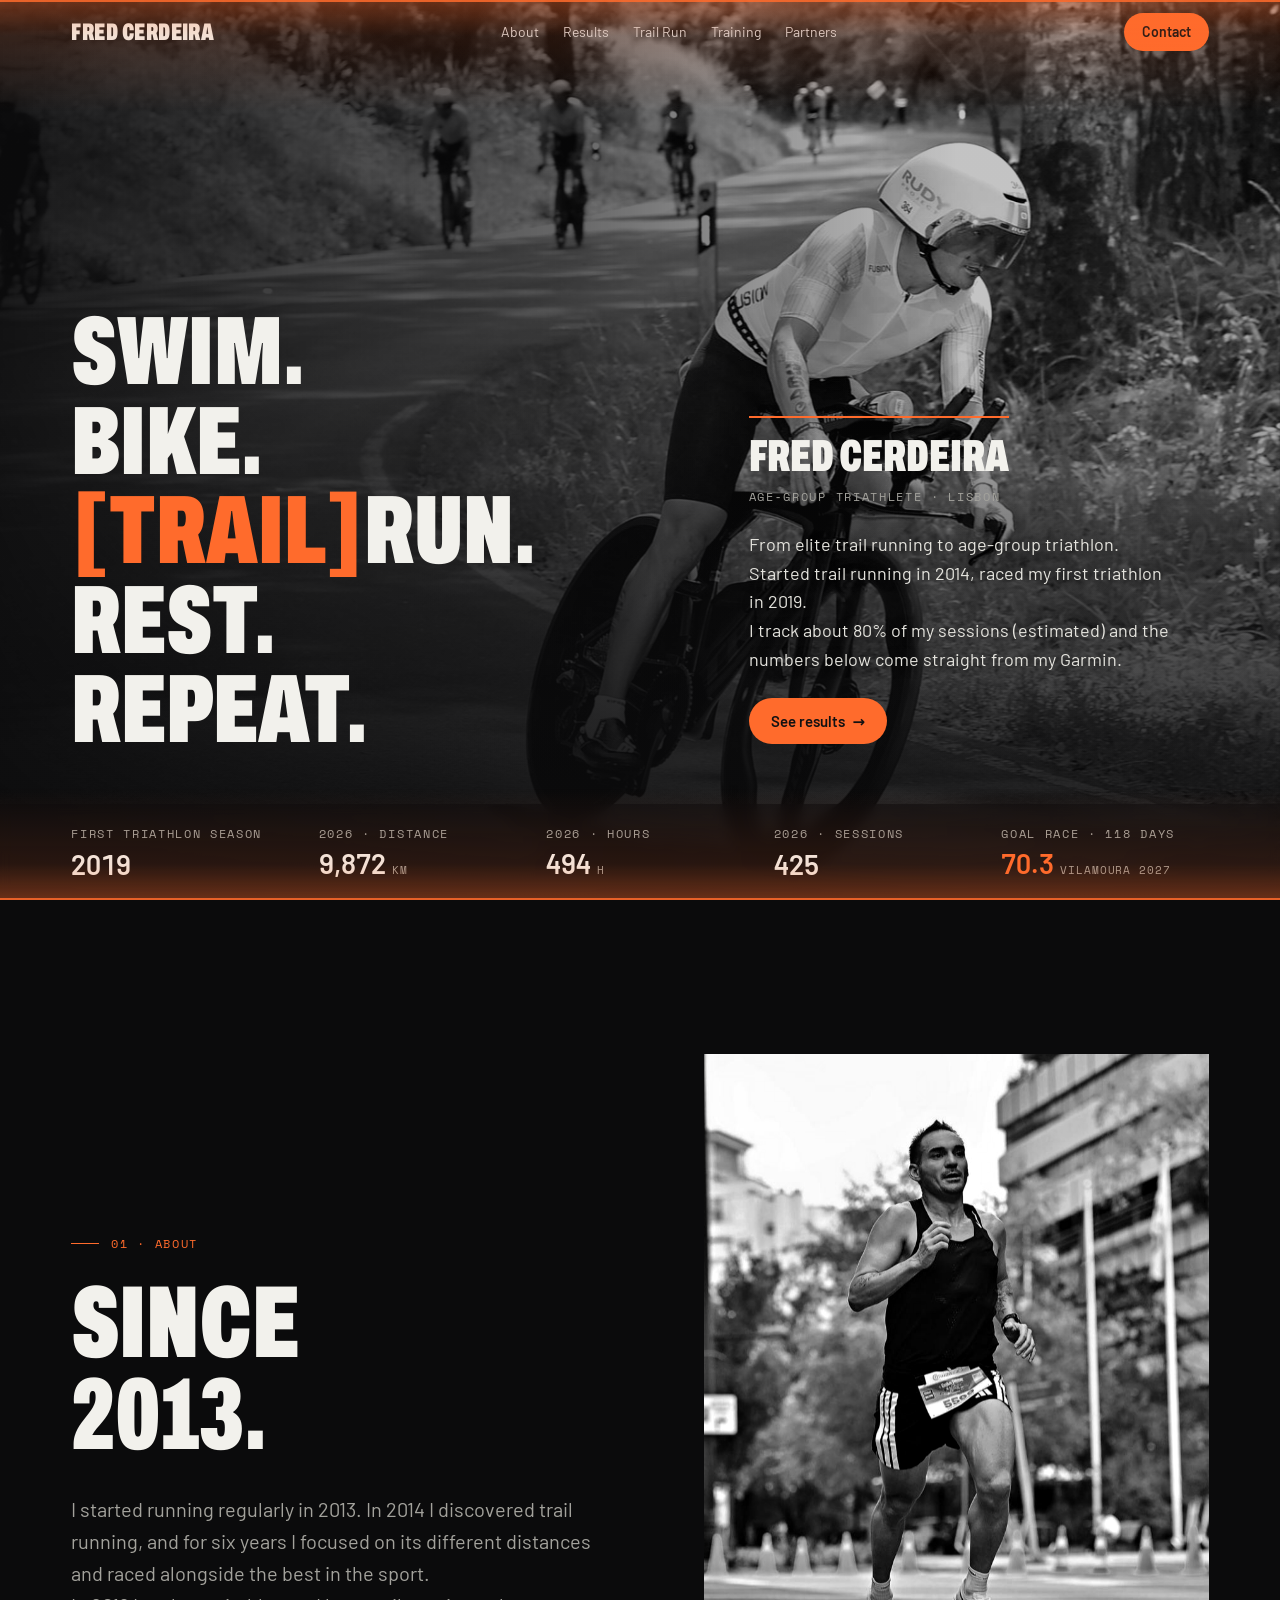
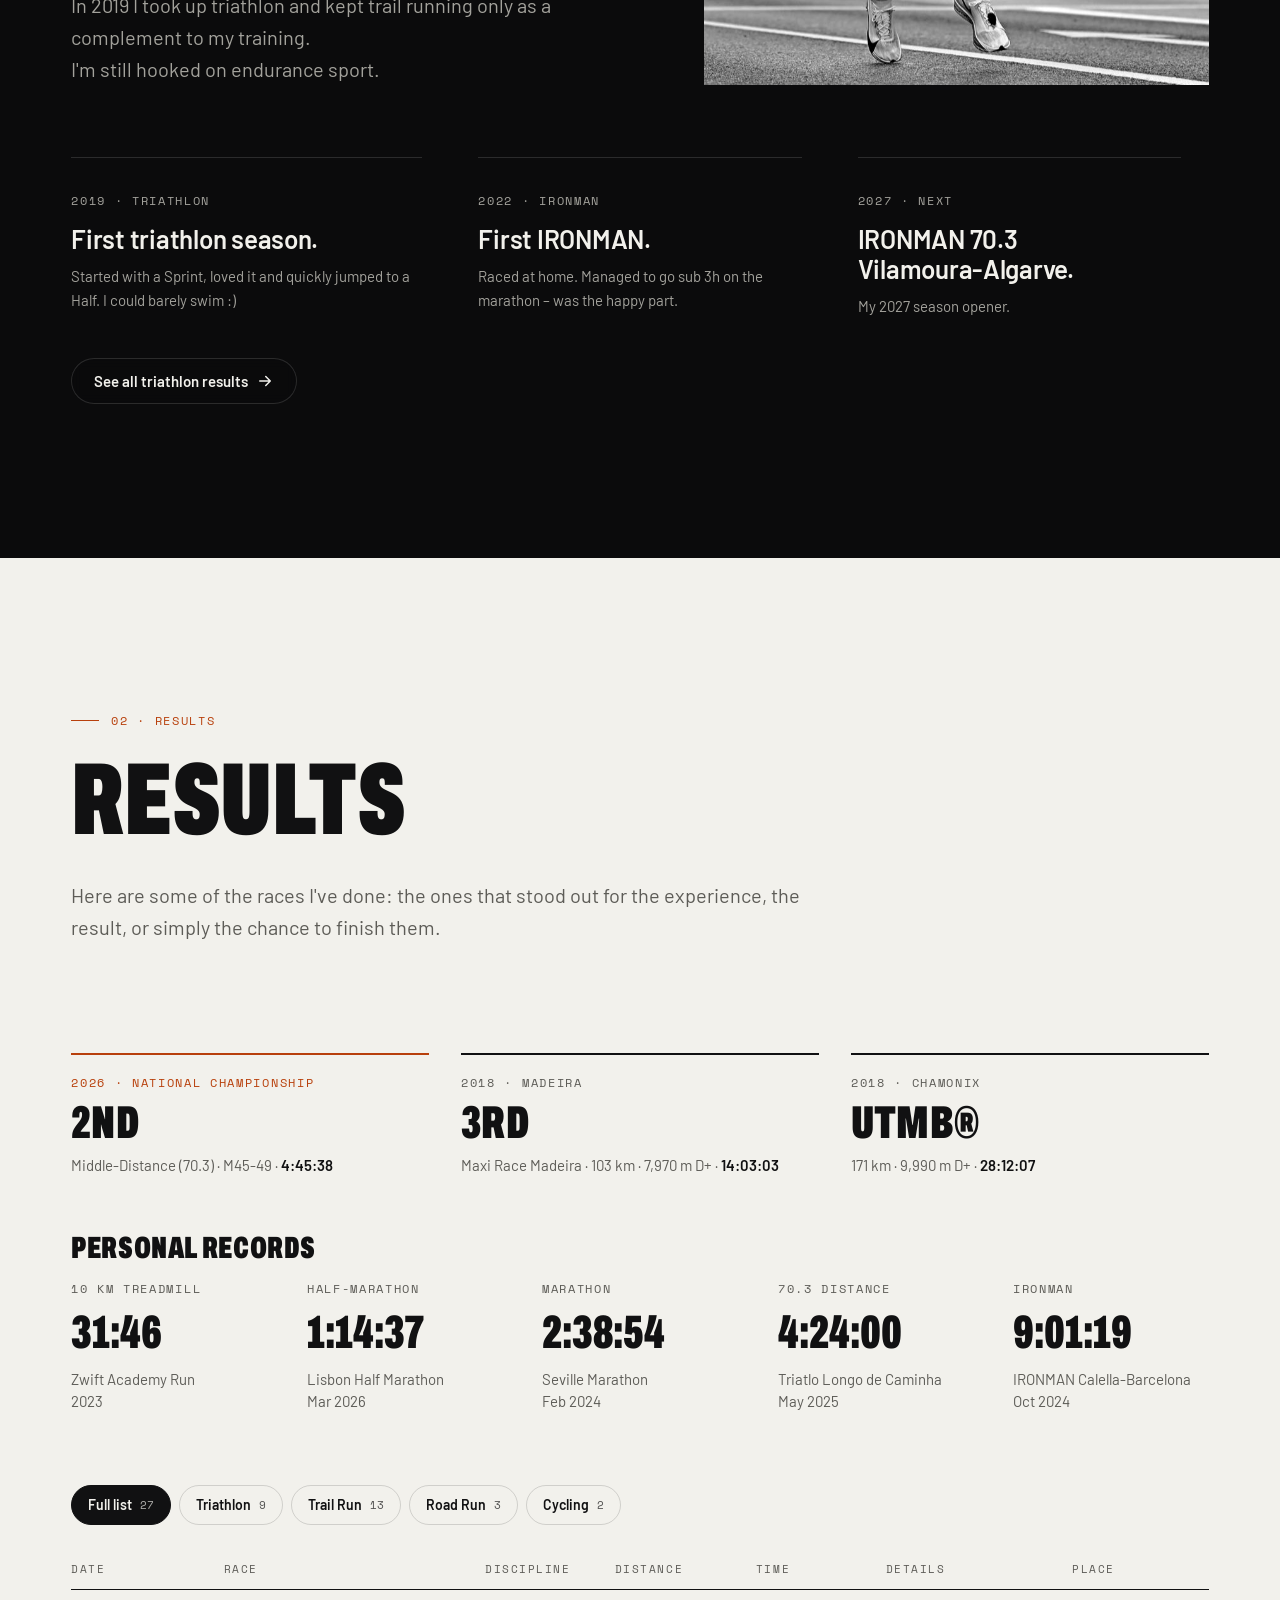
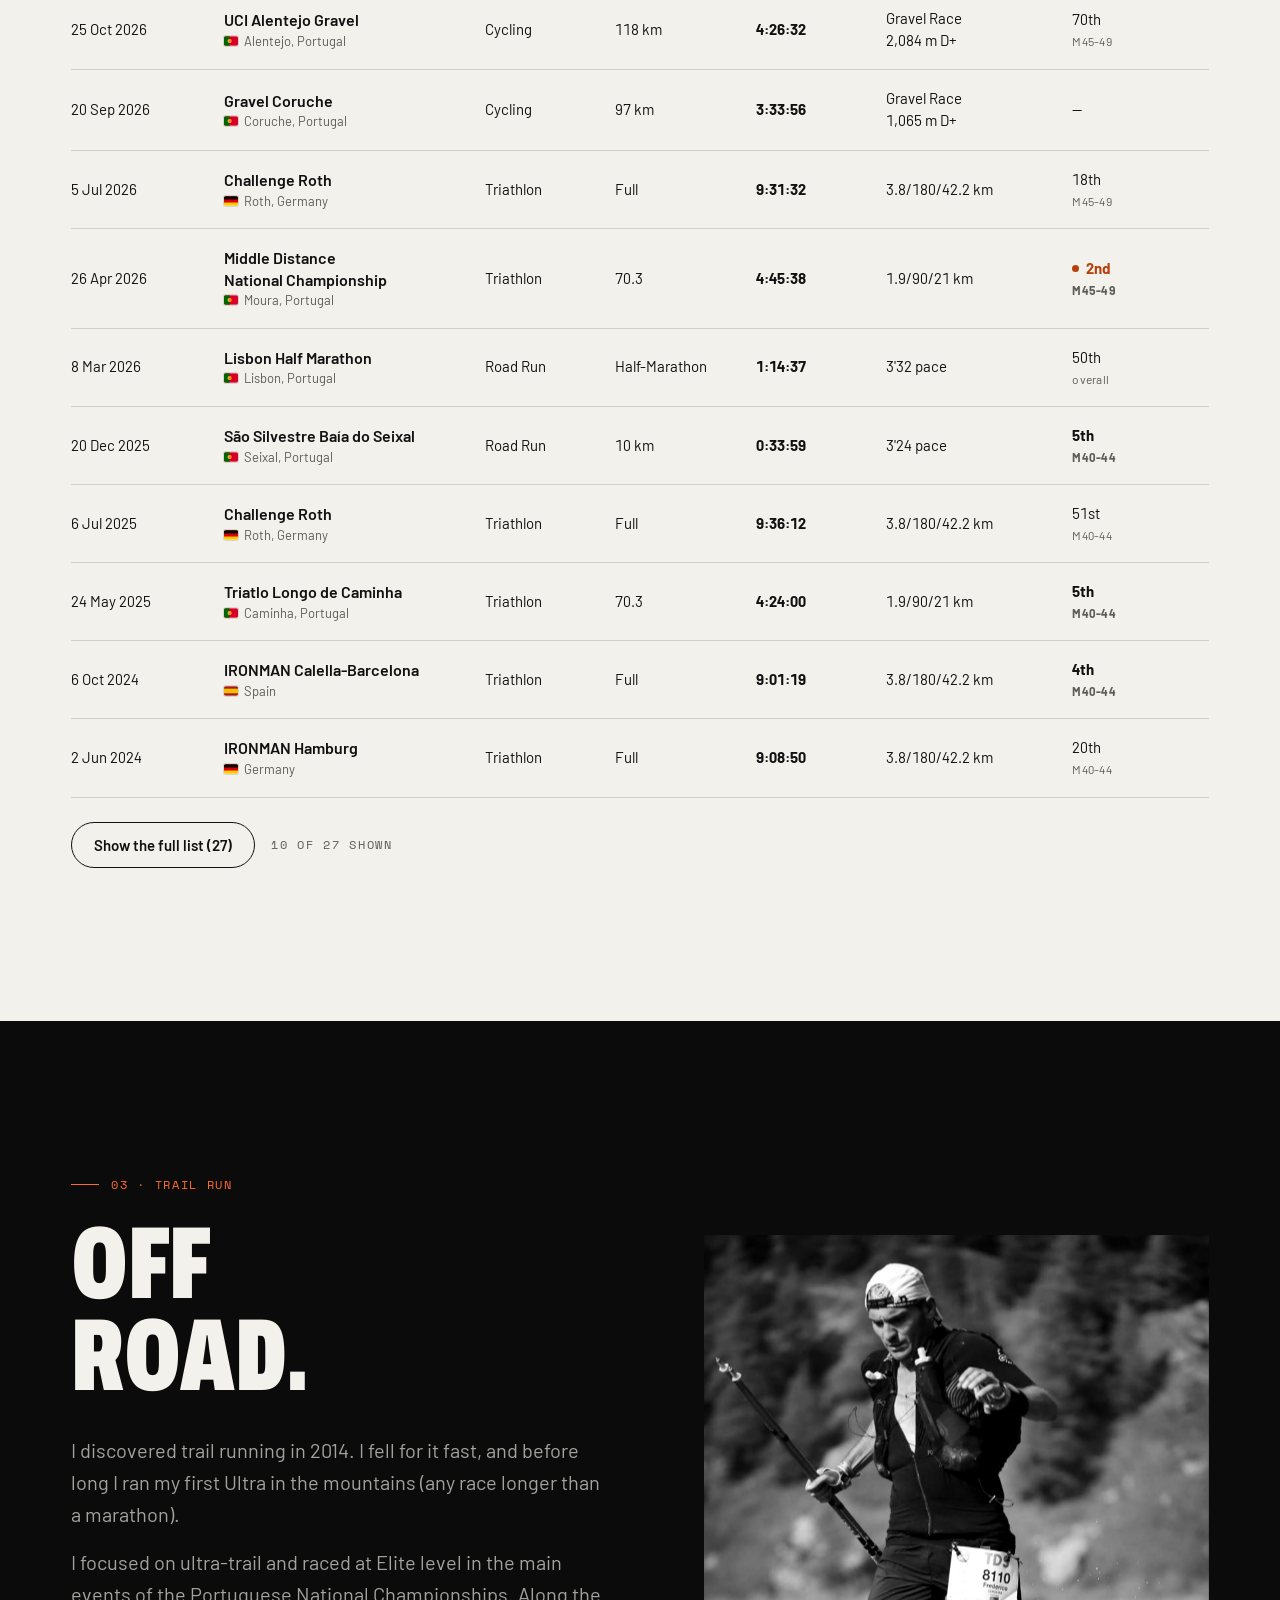
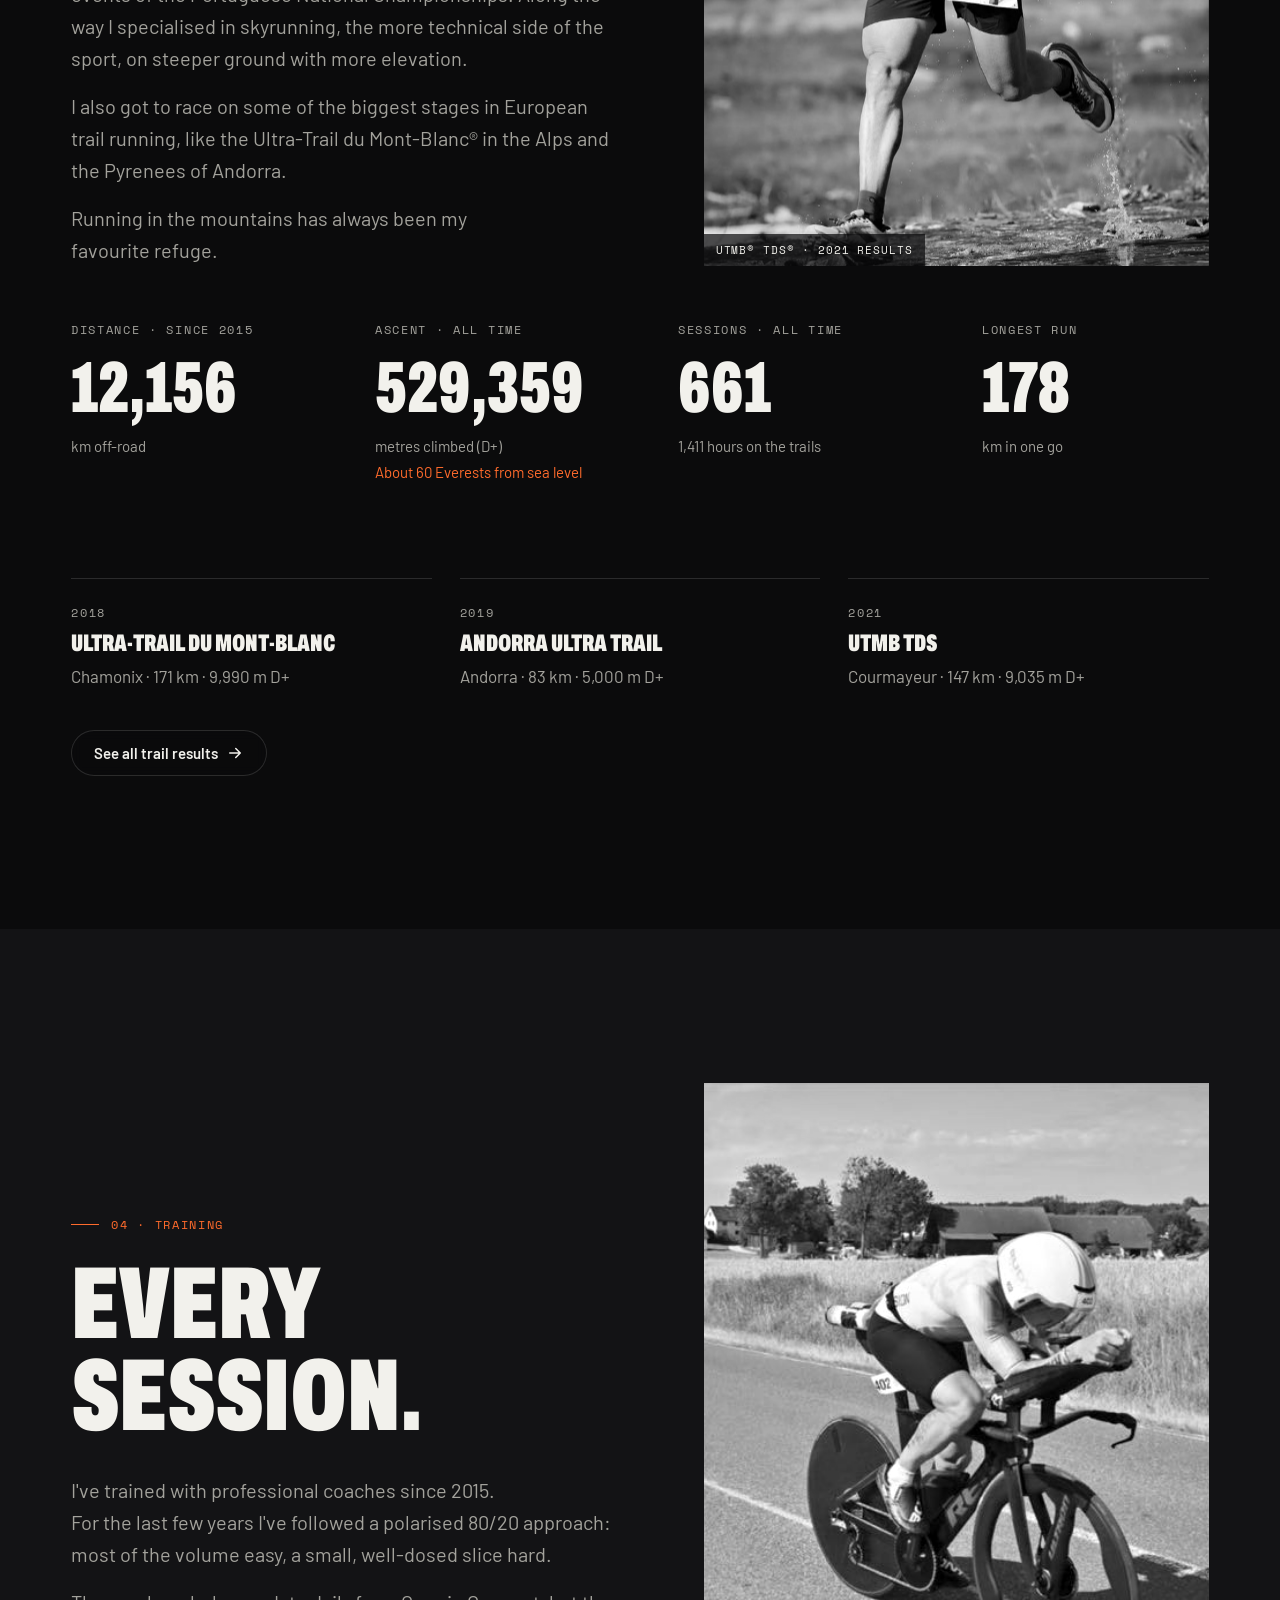
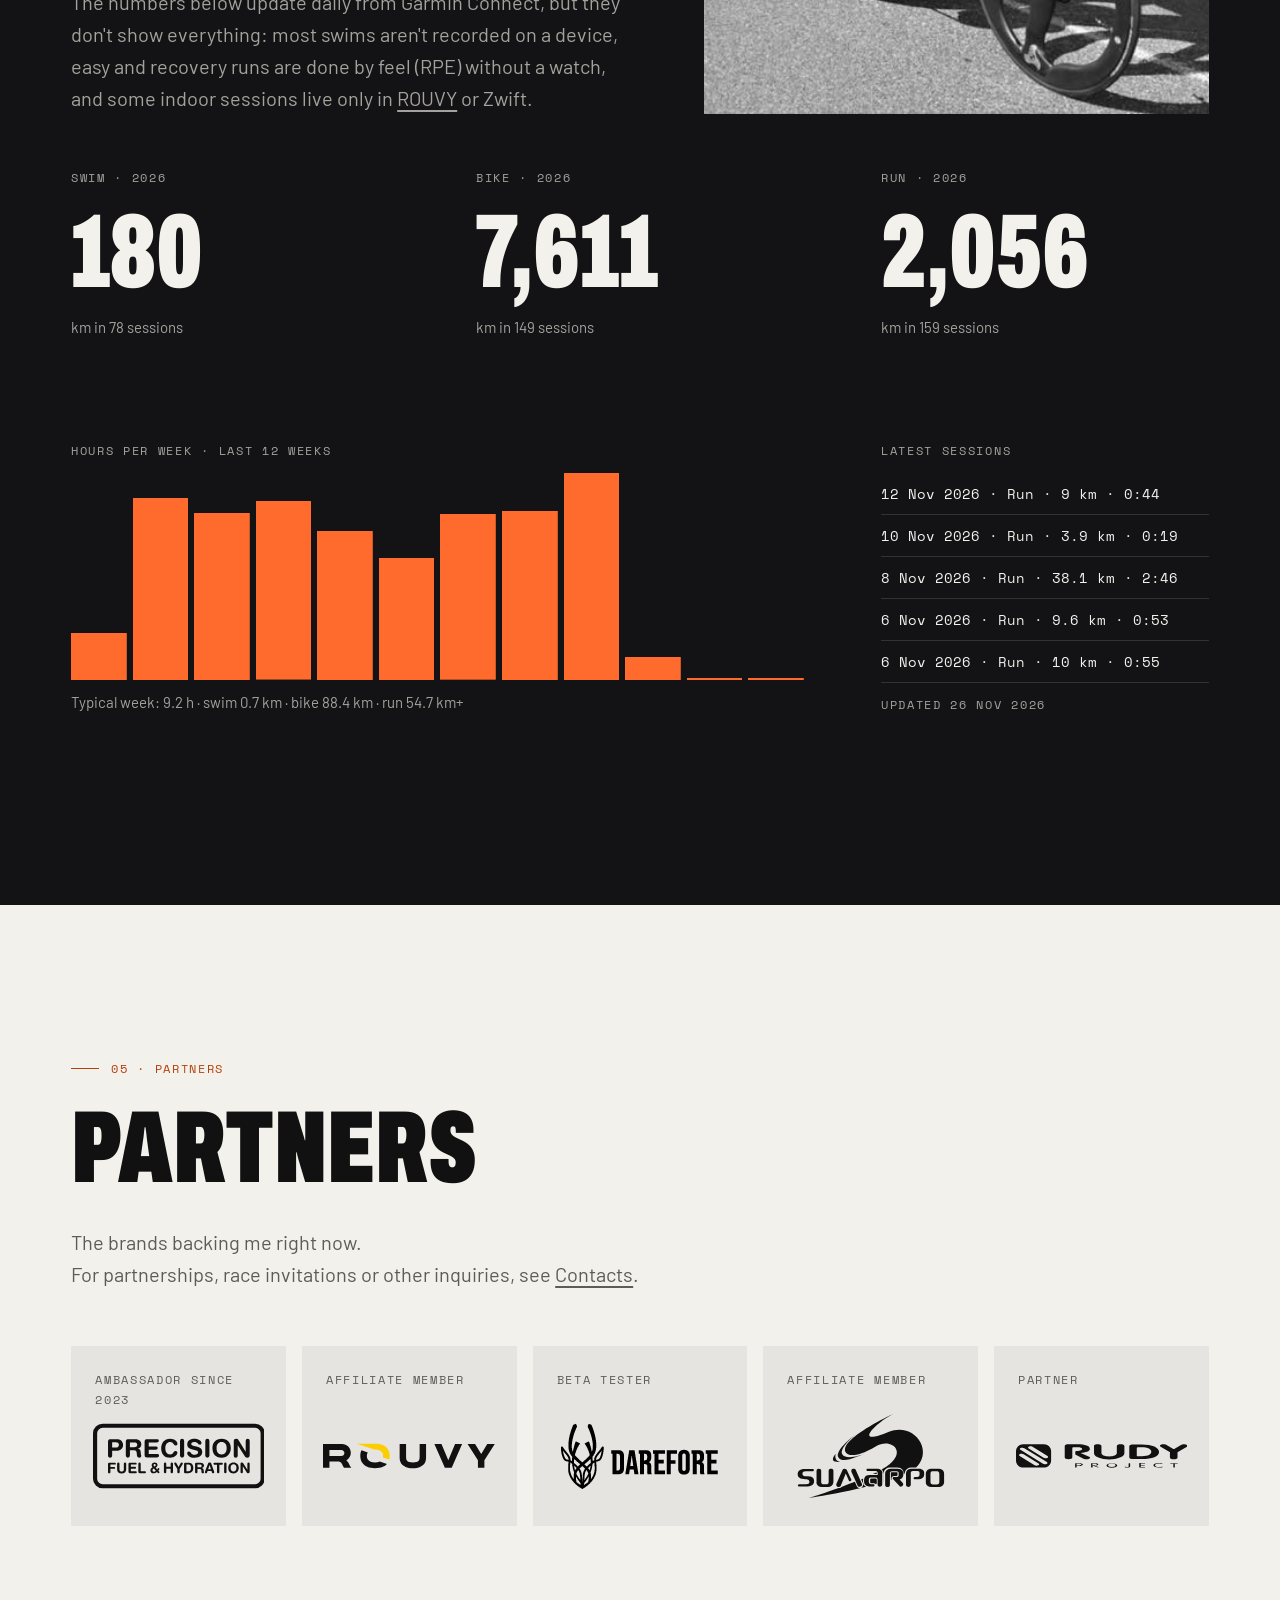
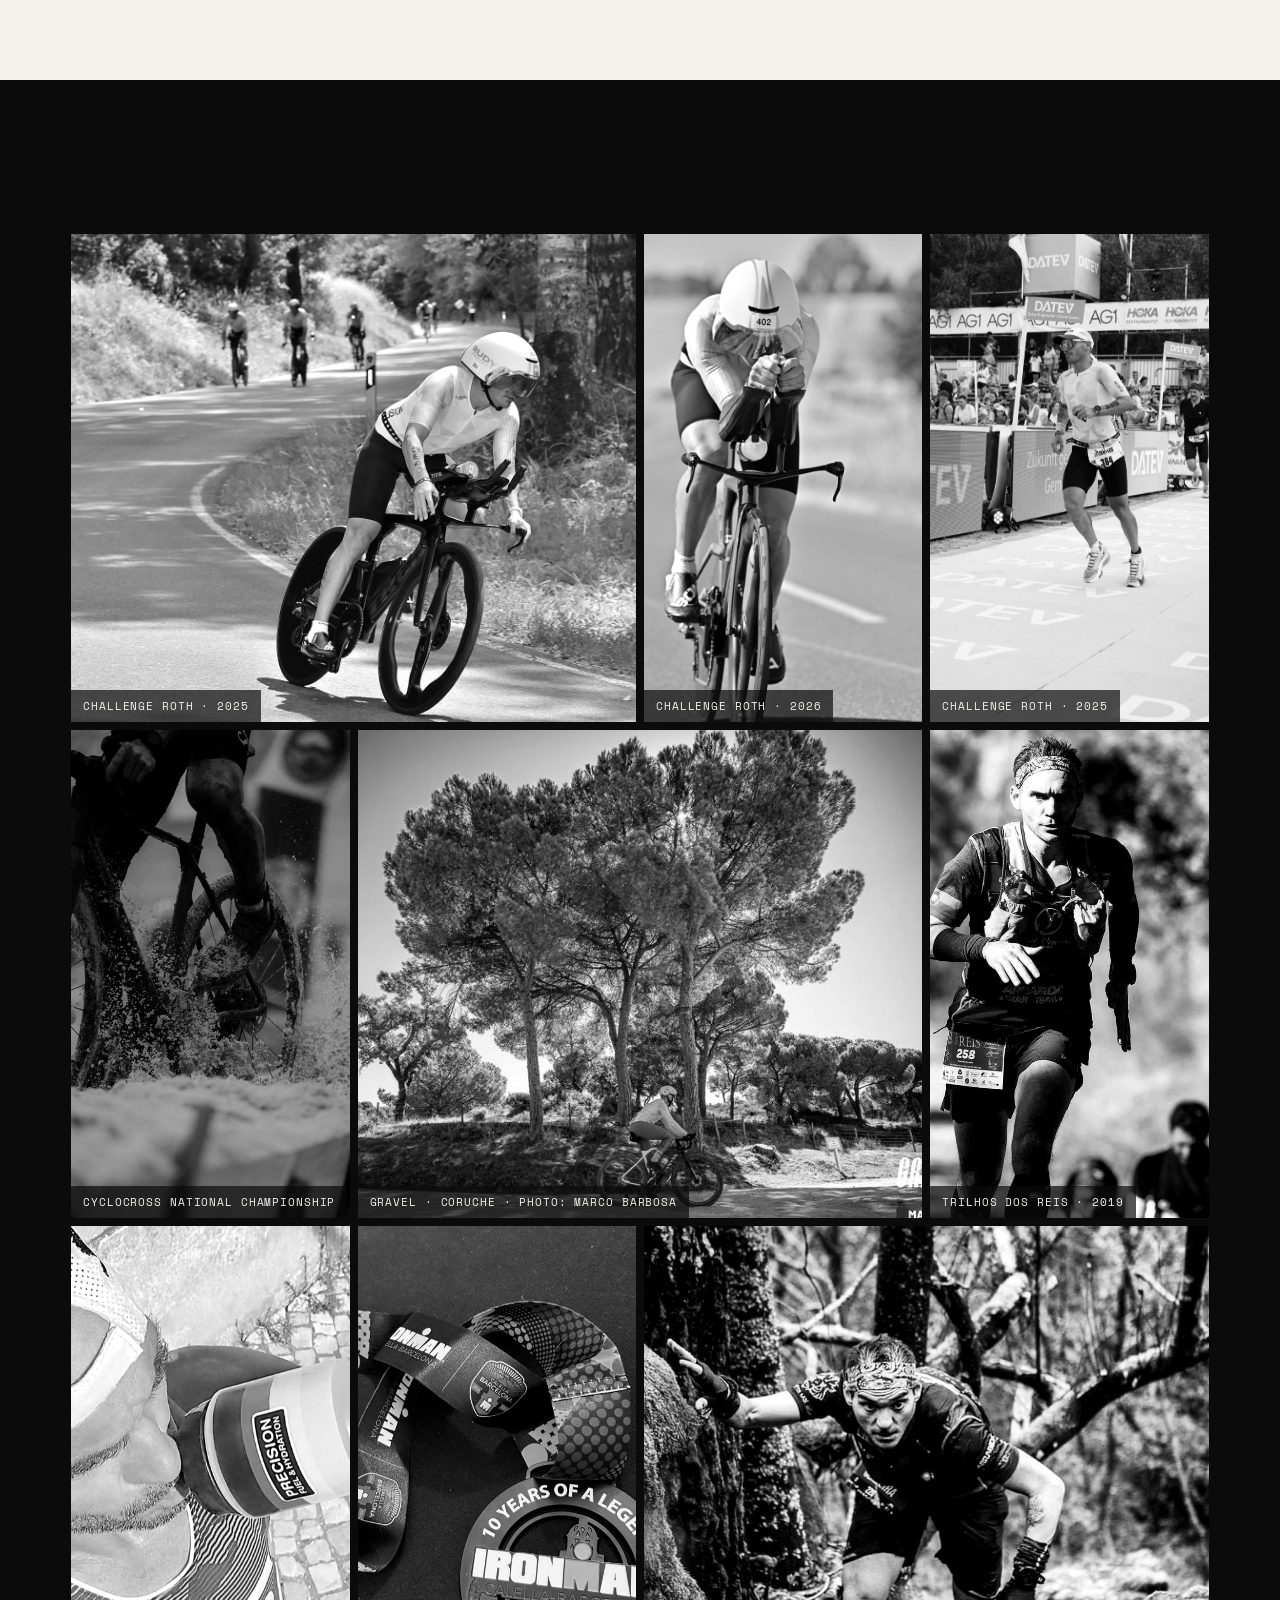
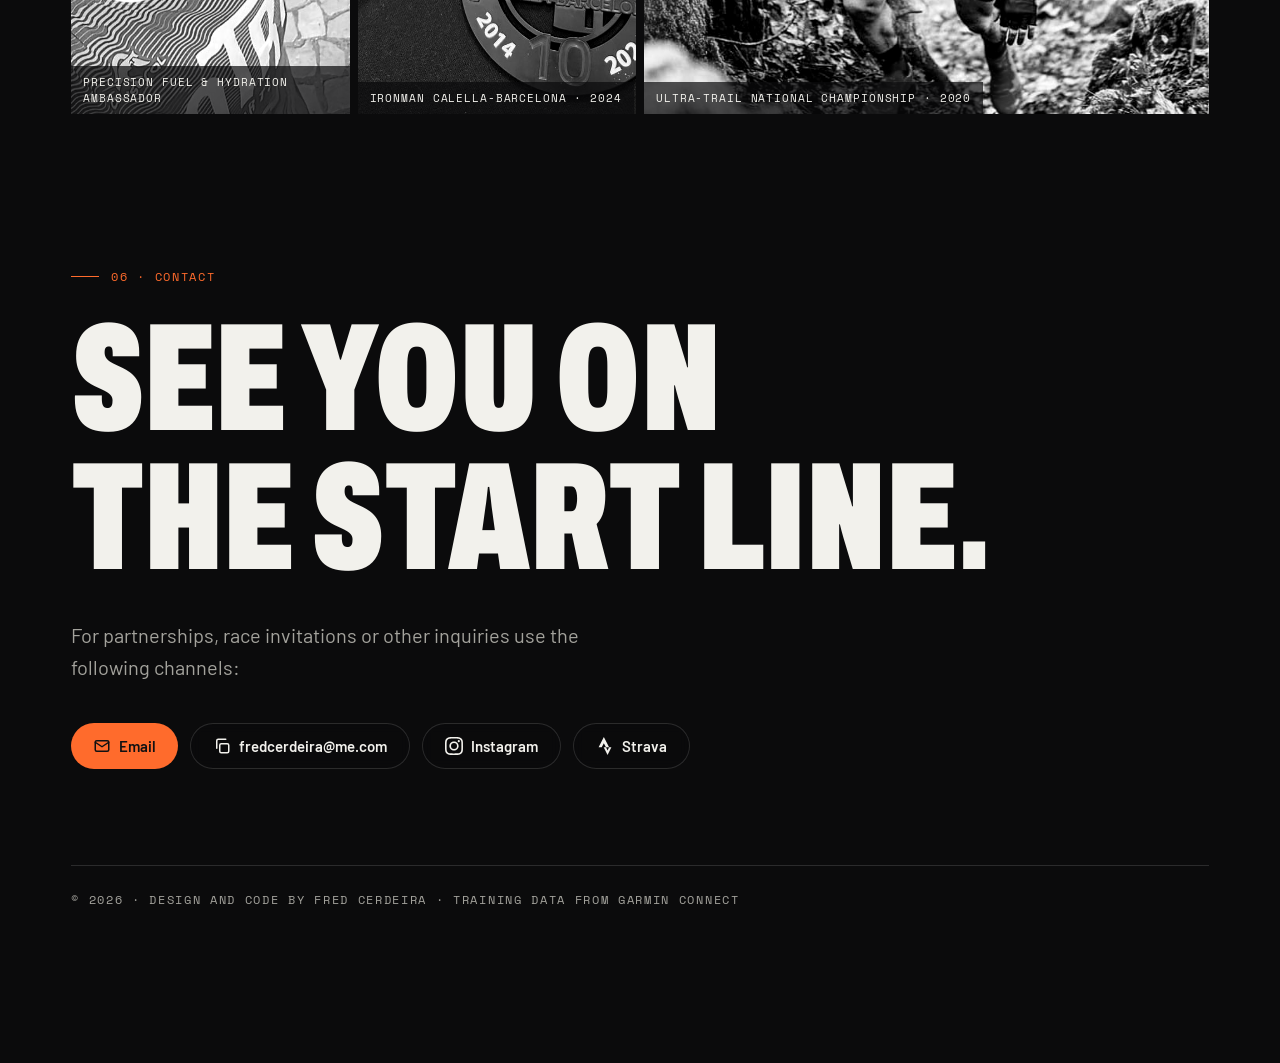
==== commit 41628e8f: "Load Alternative fonts on demand when the theme changes fr3Theme.set(name) (site/theme.js) sets data" ====
--- a/index.html
+++ b/index.html
@@ -260,6 +260,8 @@
   </div>
 </footer>
 
+<script src="site/theme-fonts.js"></script>
+<script src="site/theme.js"></script>
 <script src="site/stats-loader.js" defer data-src="data/stats.json"></script>
 <script src="site/motion.js" defer></script>
 <script src="site/results.js" defer></script>
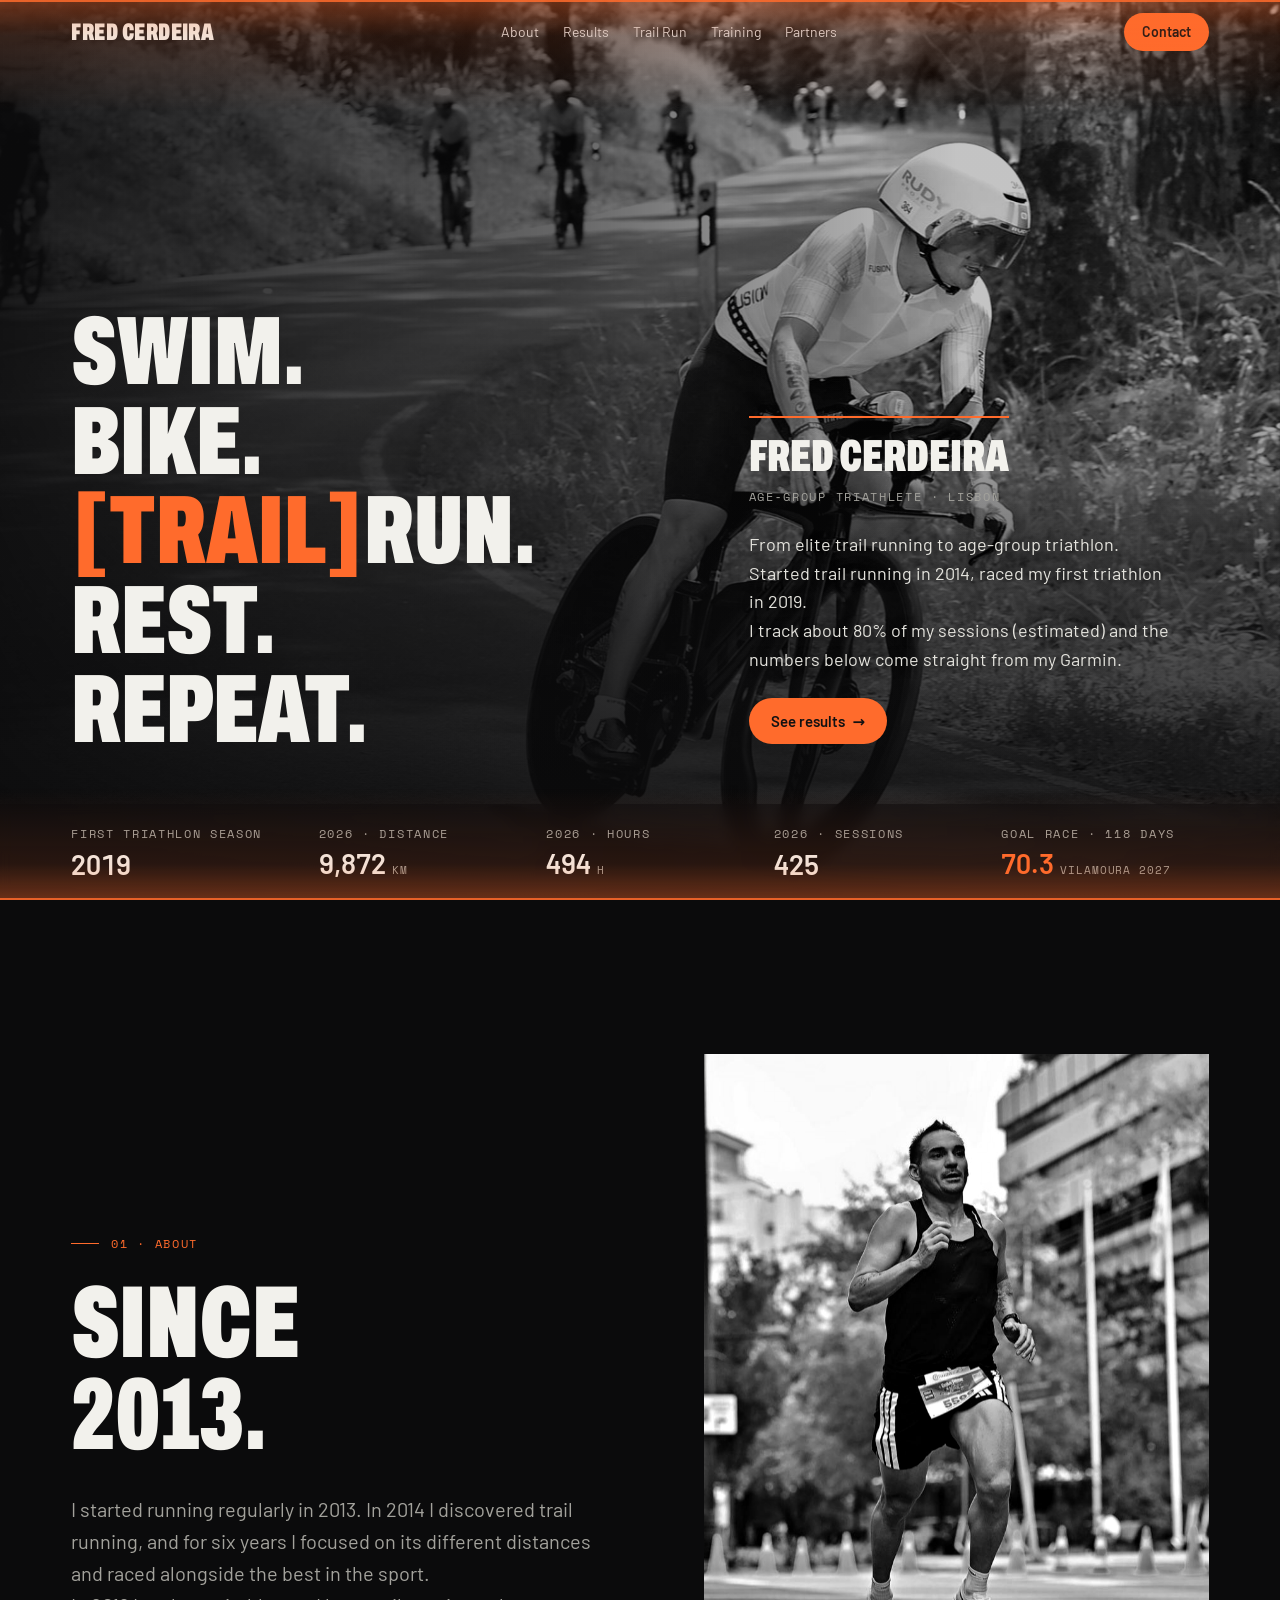
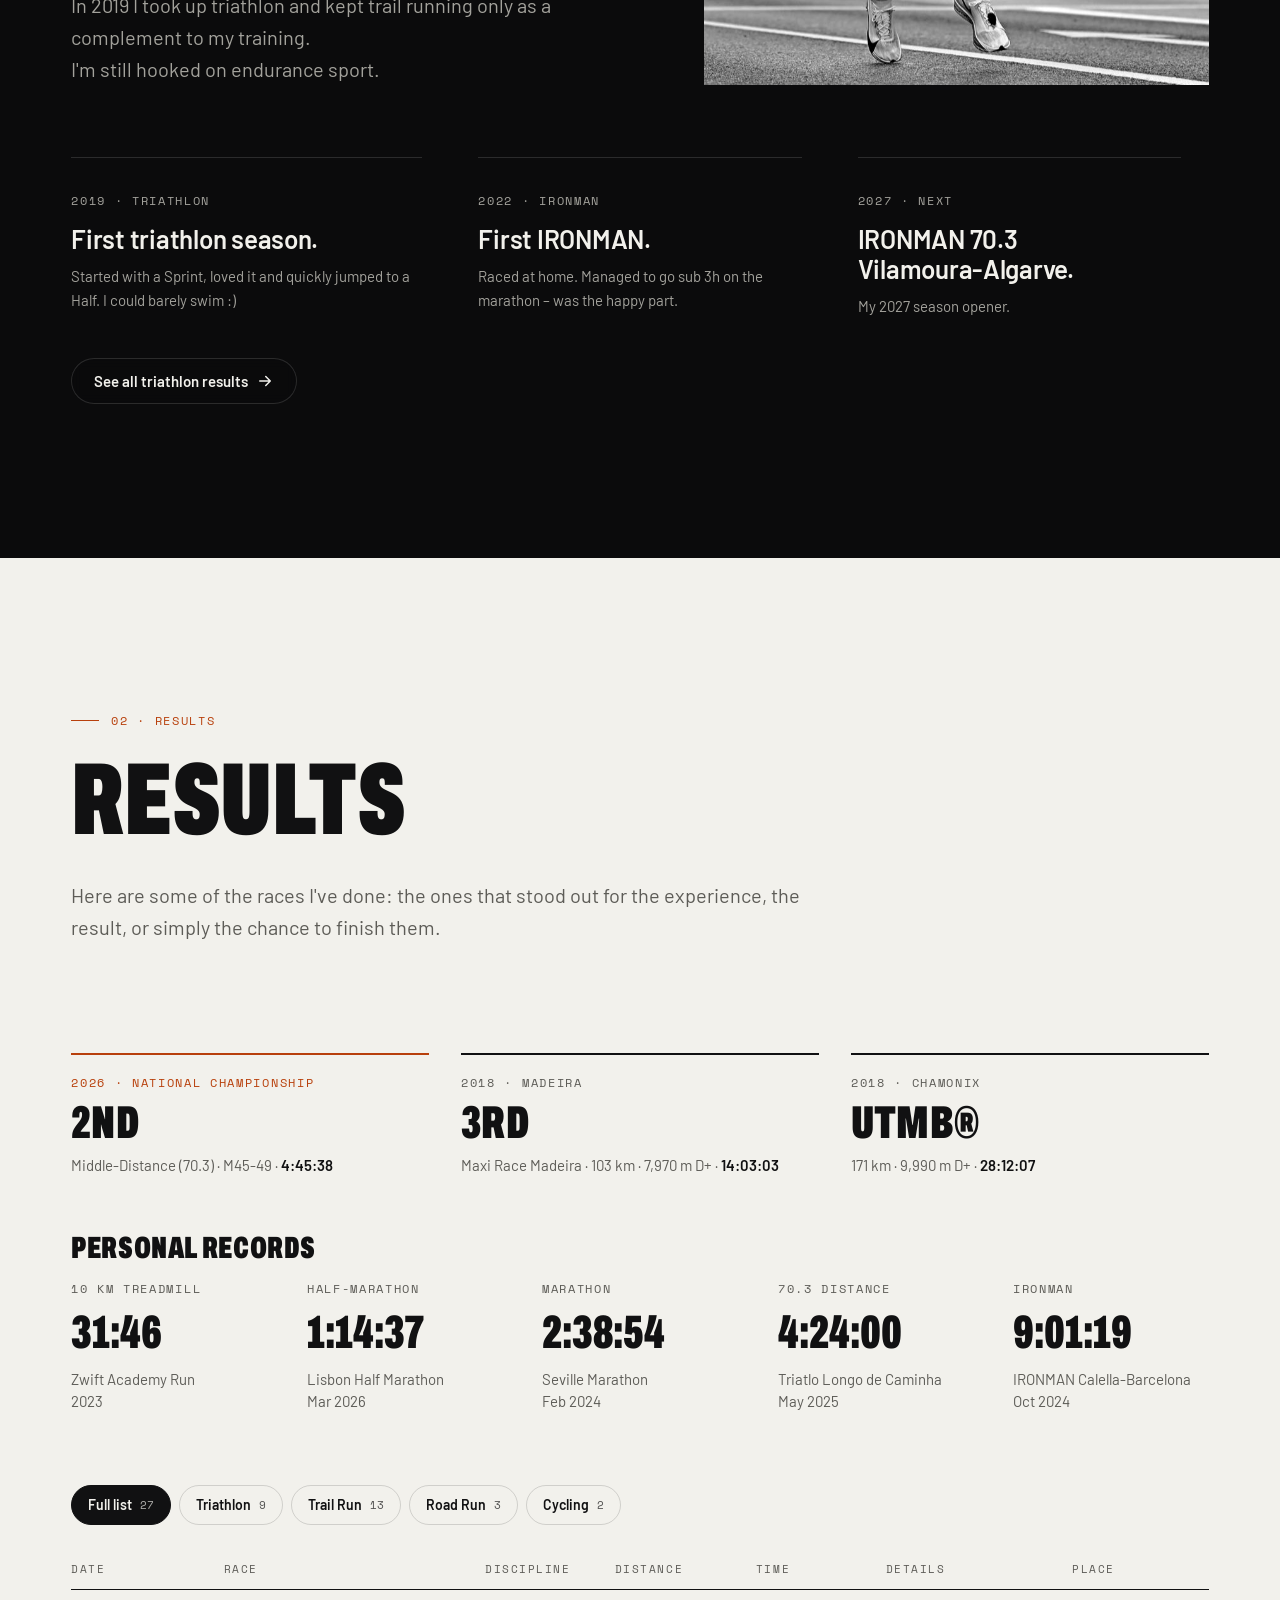
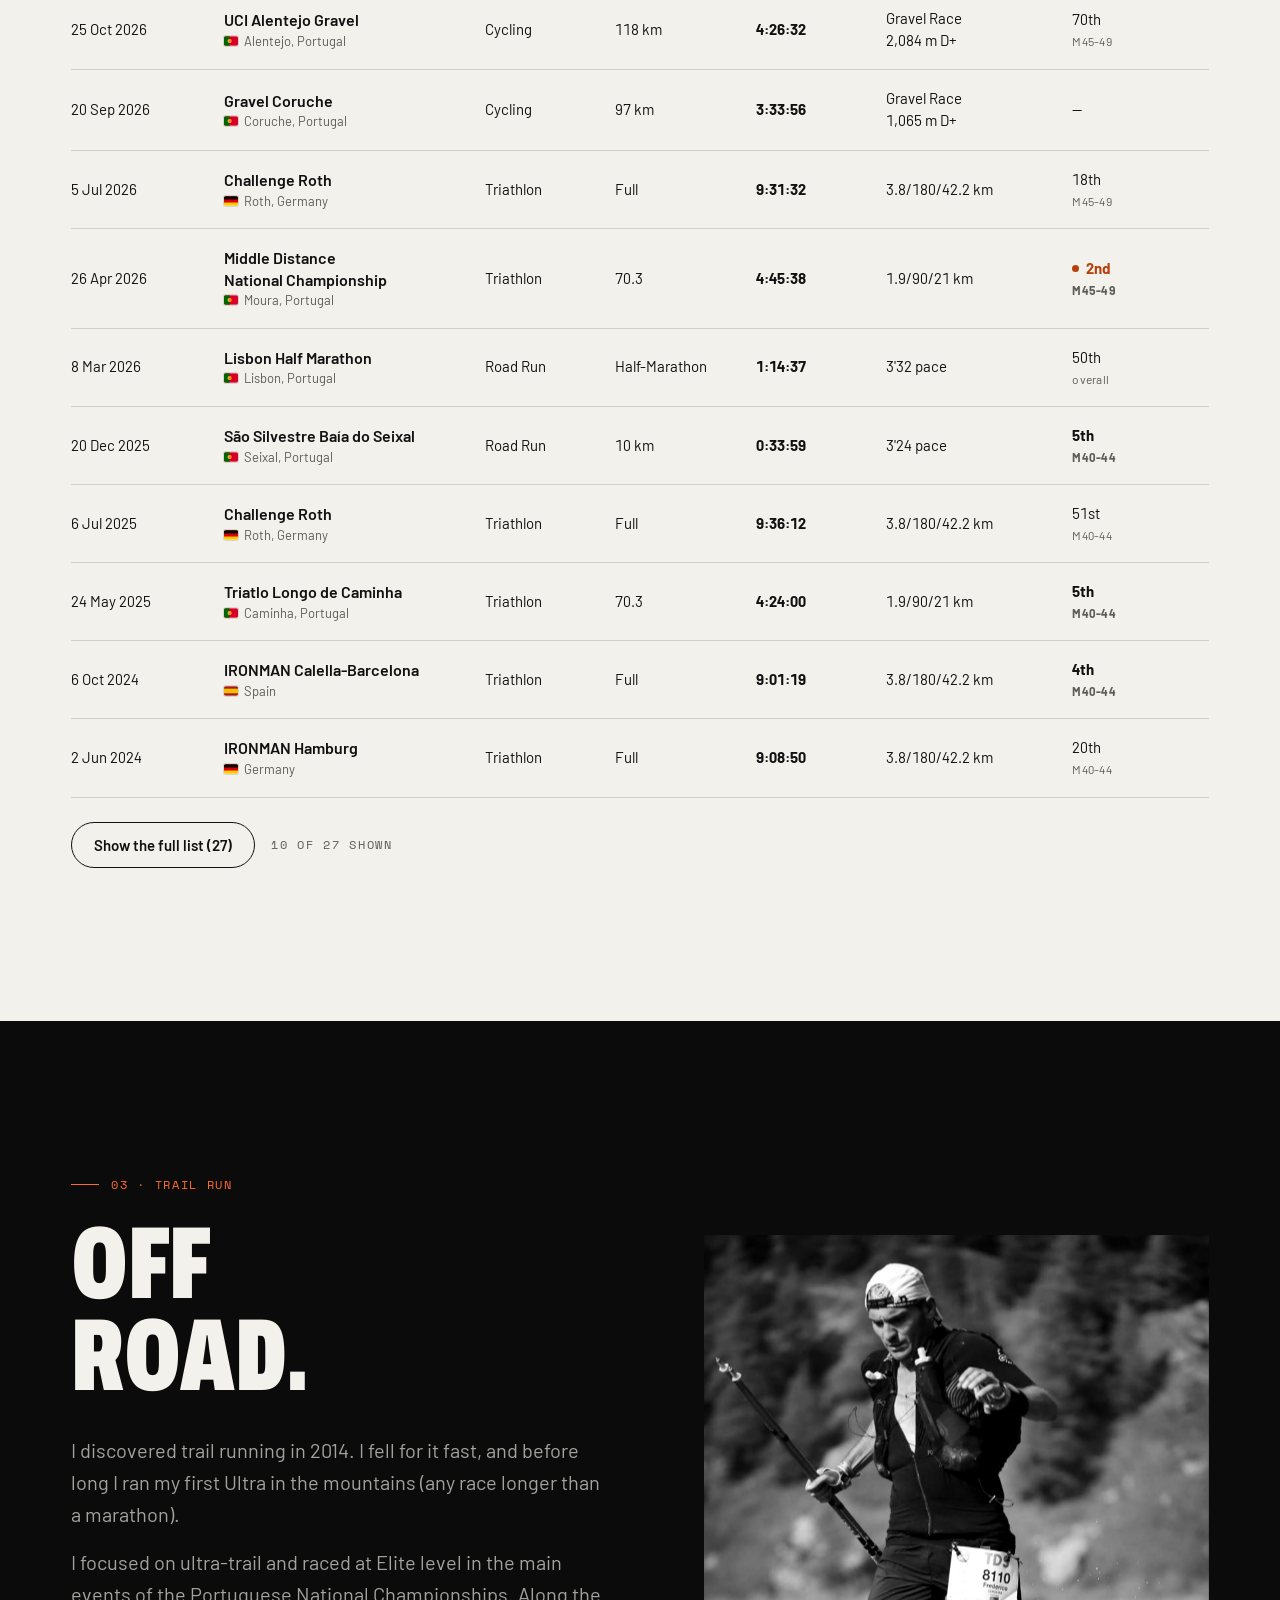
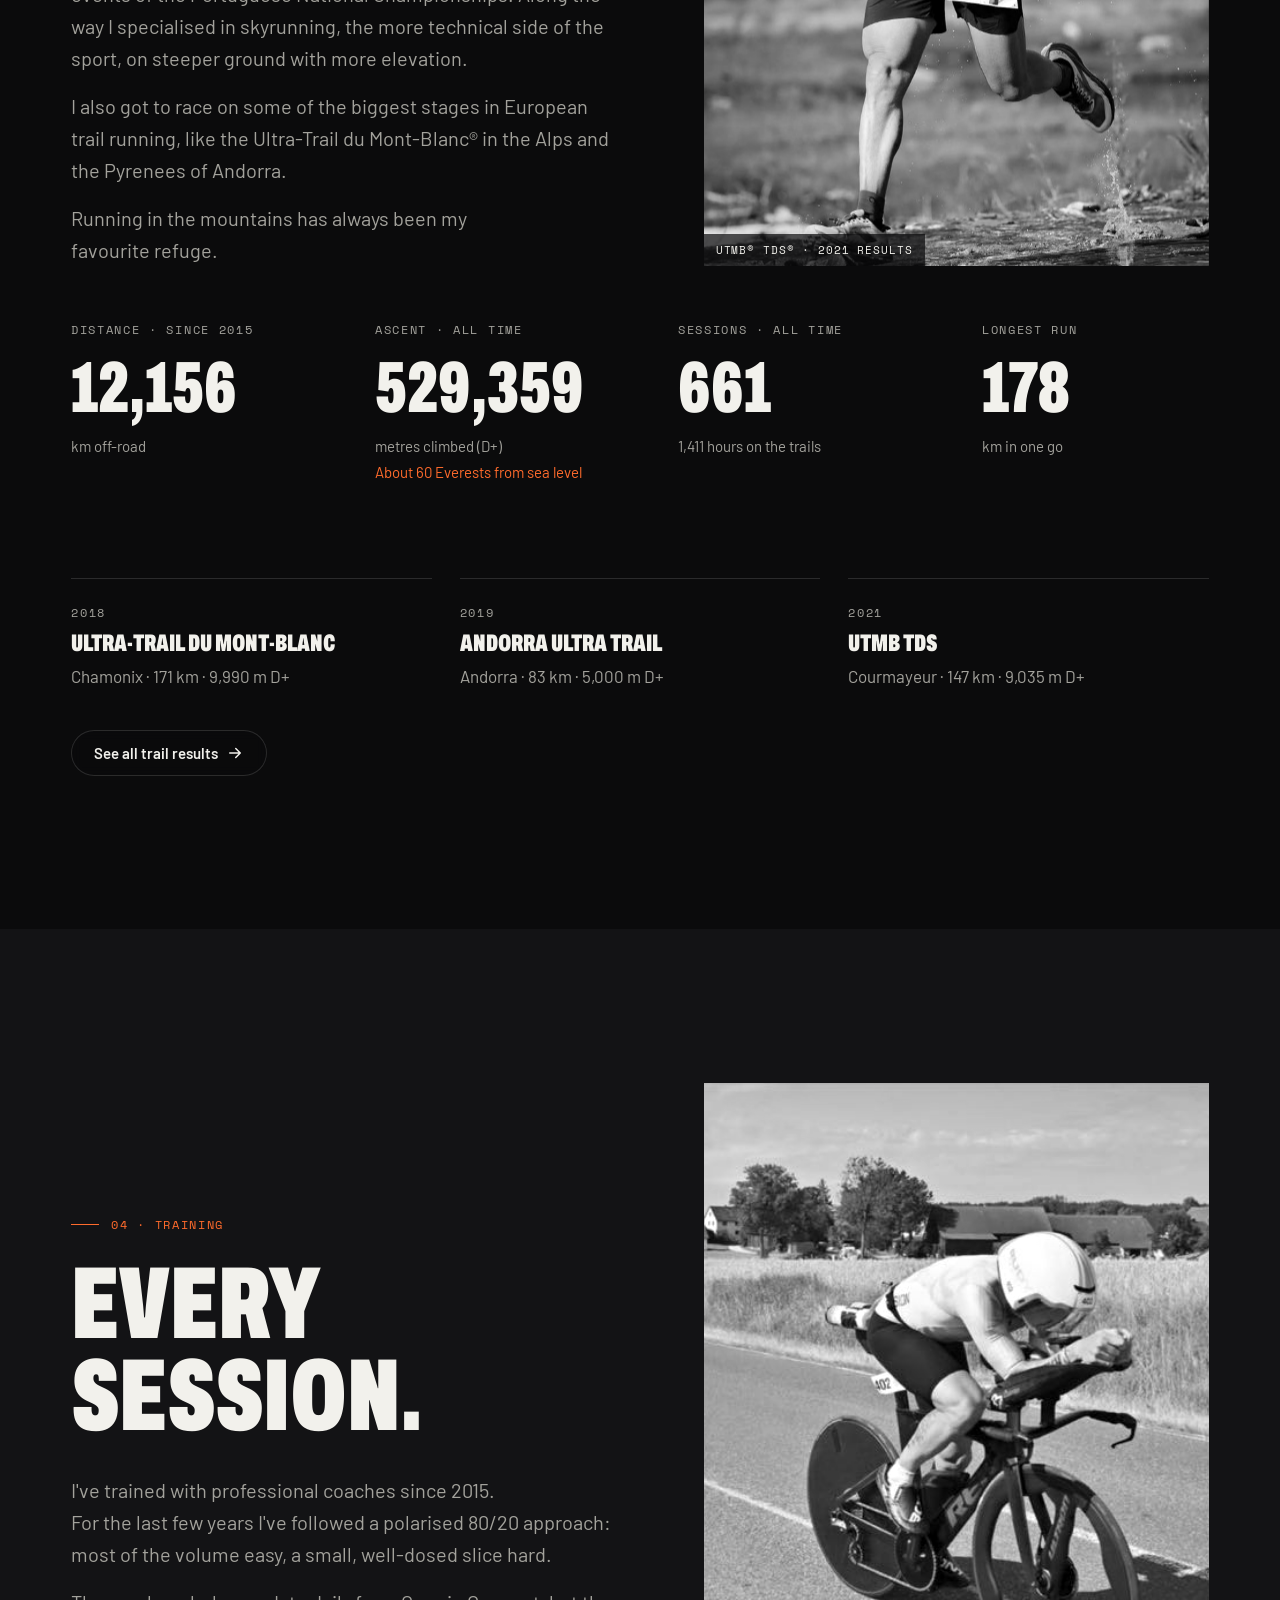
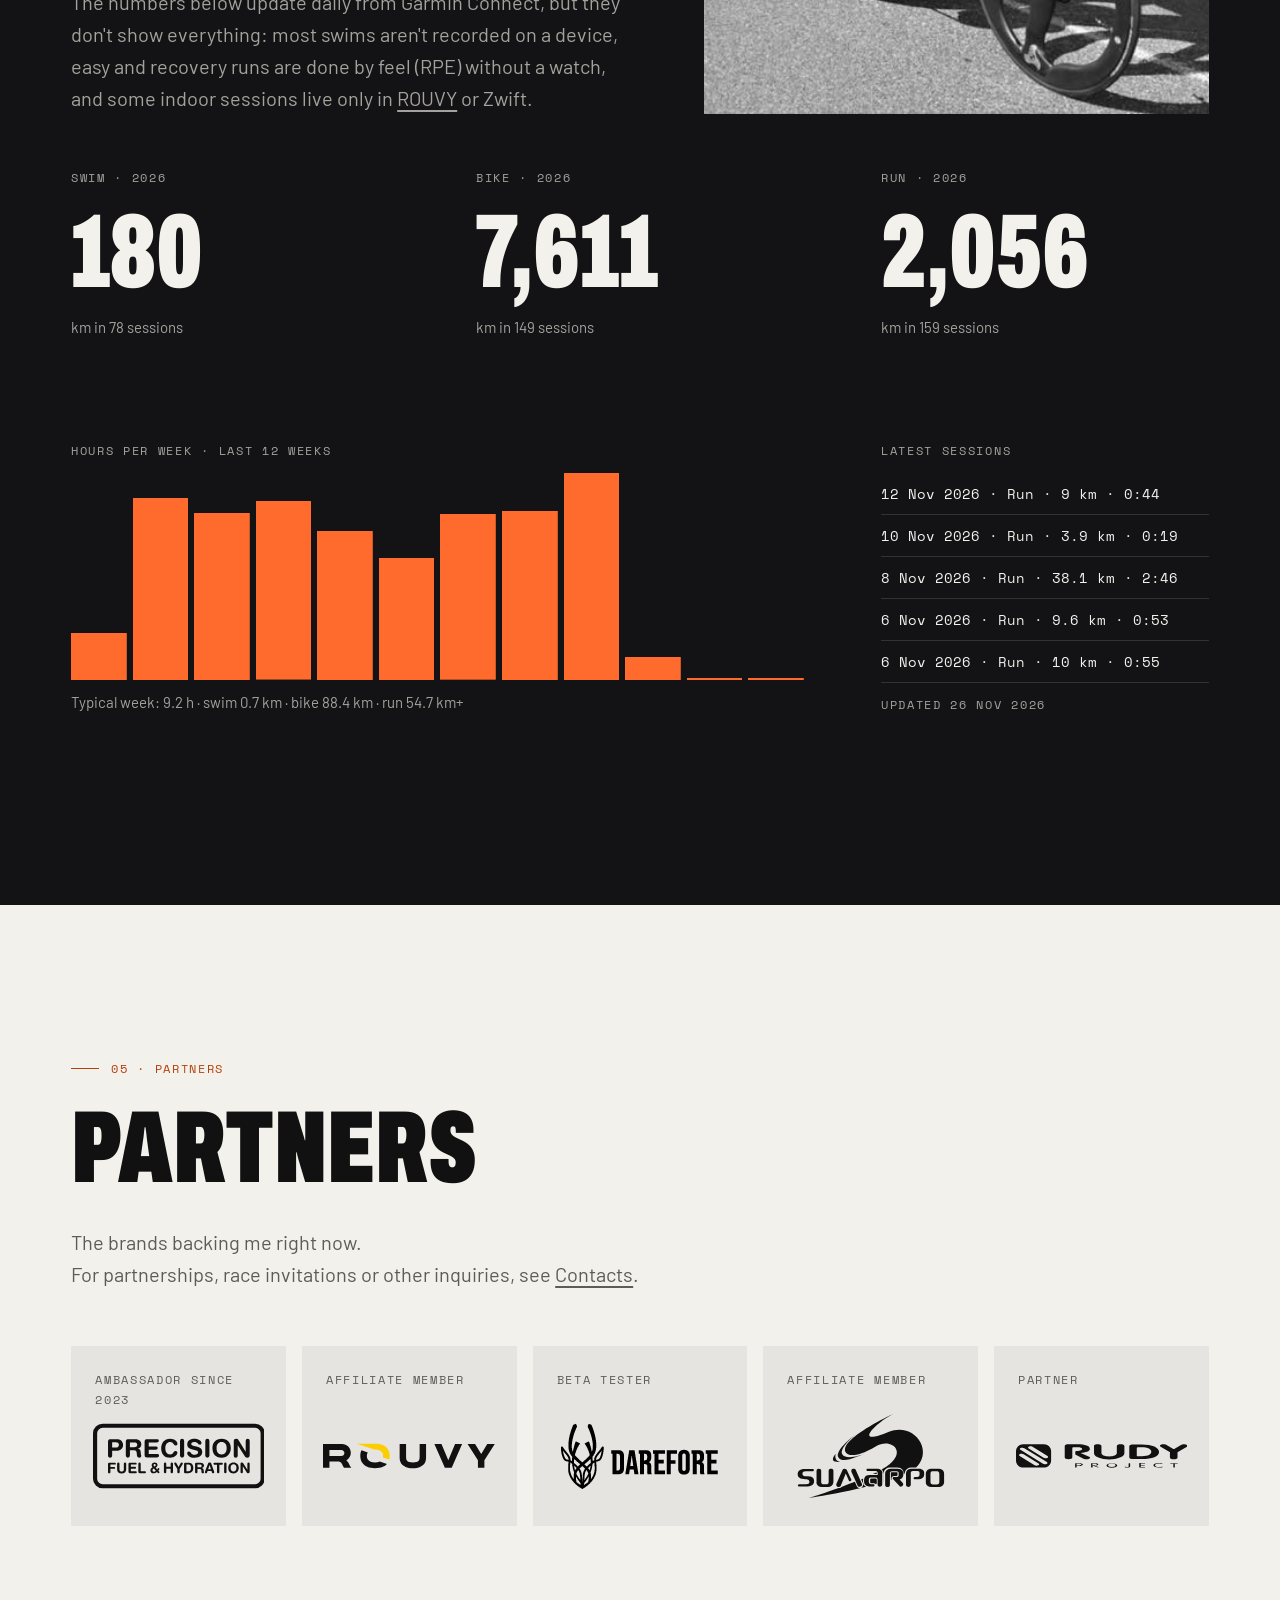
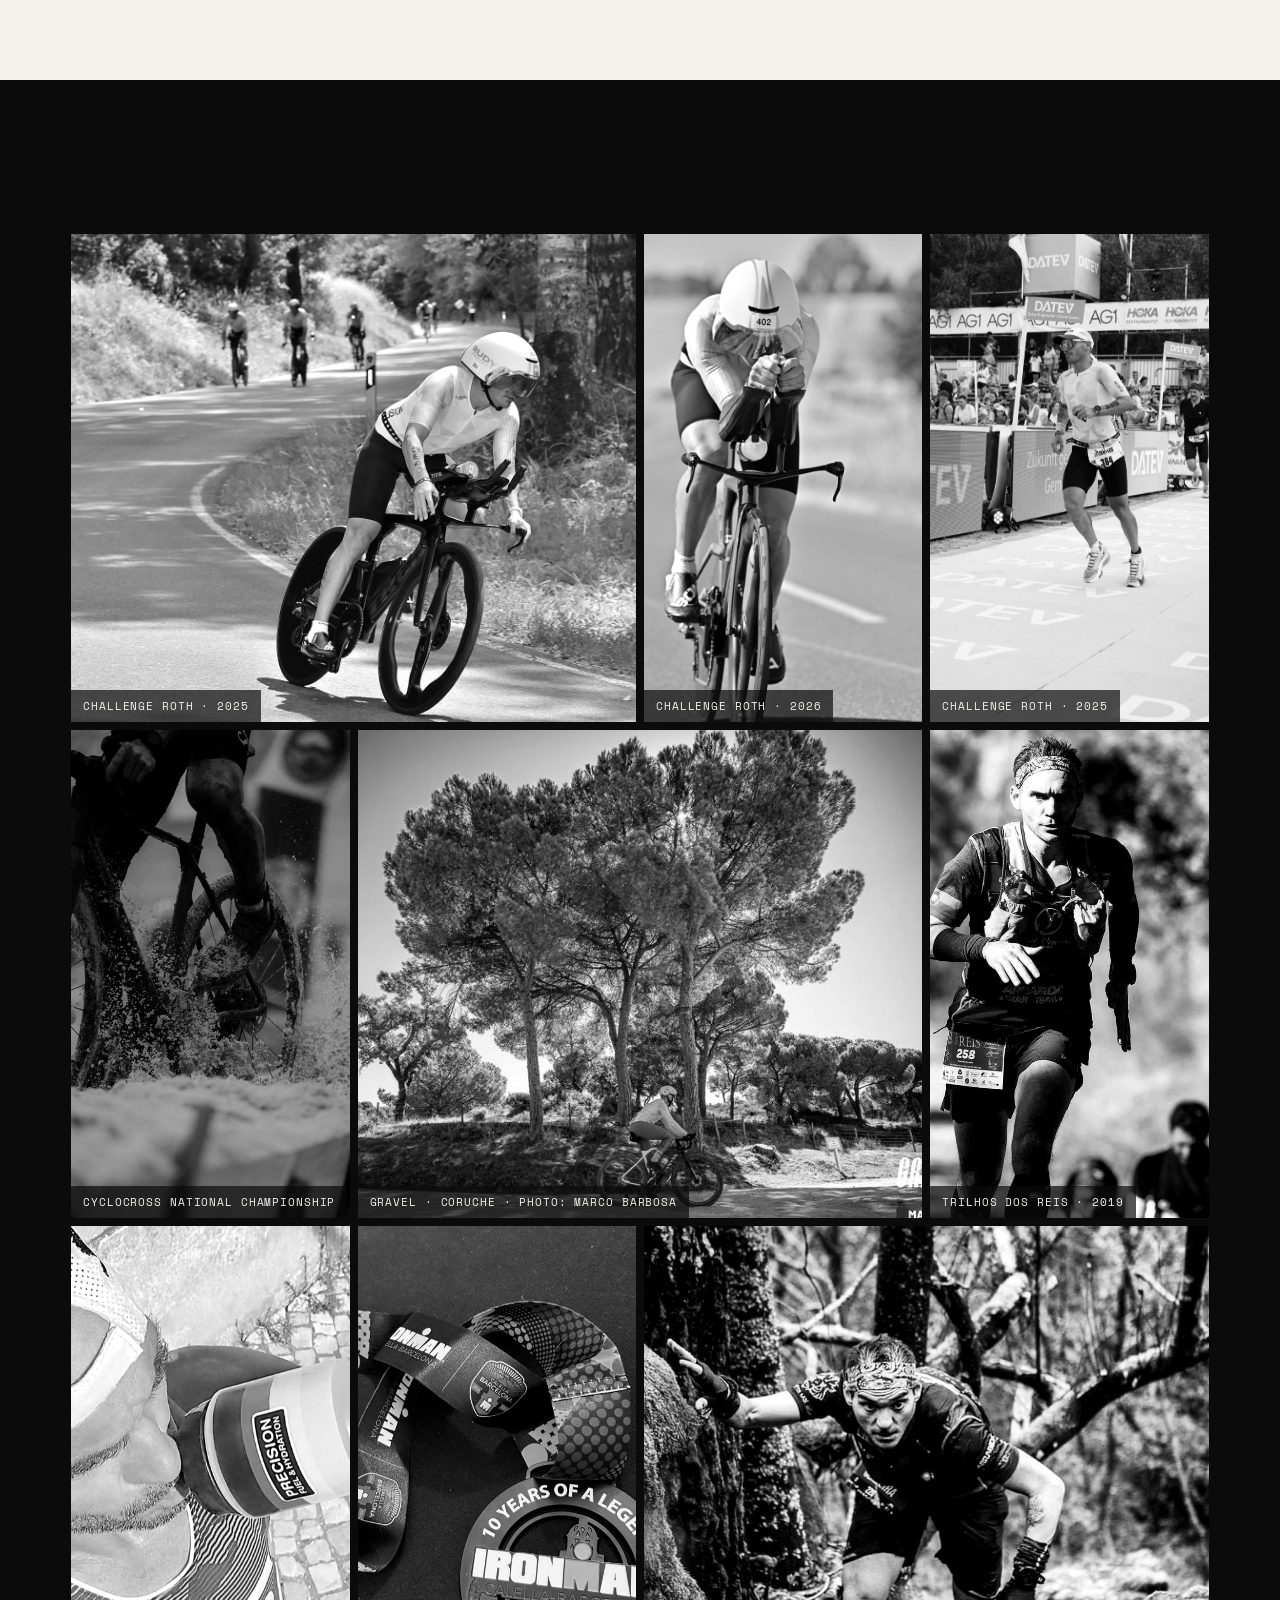
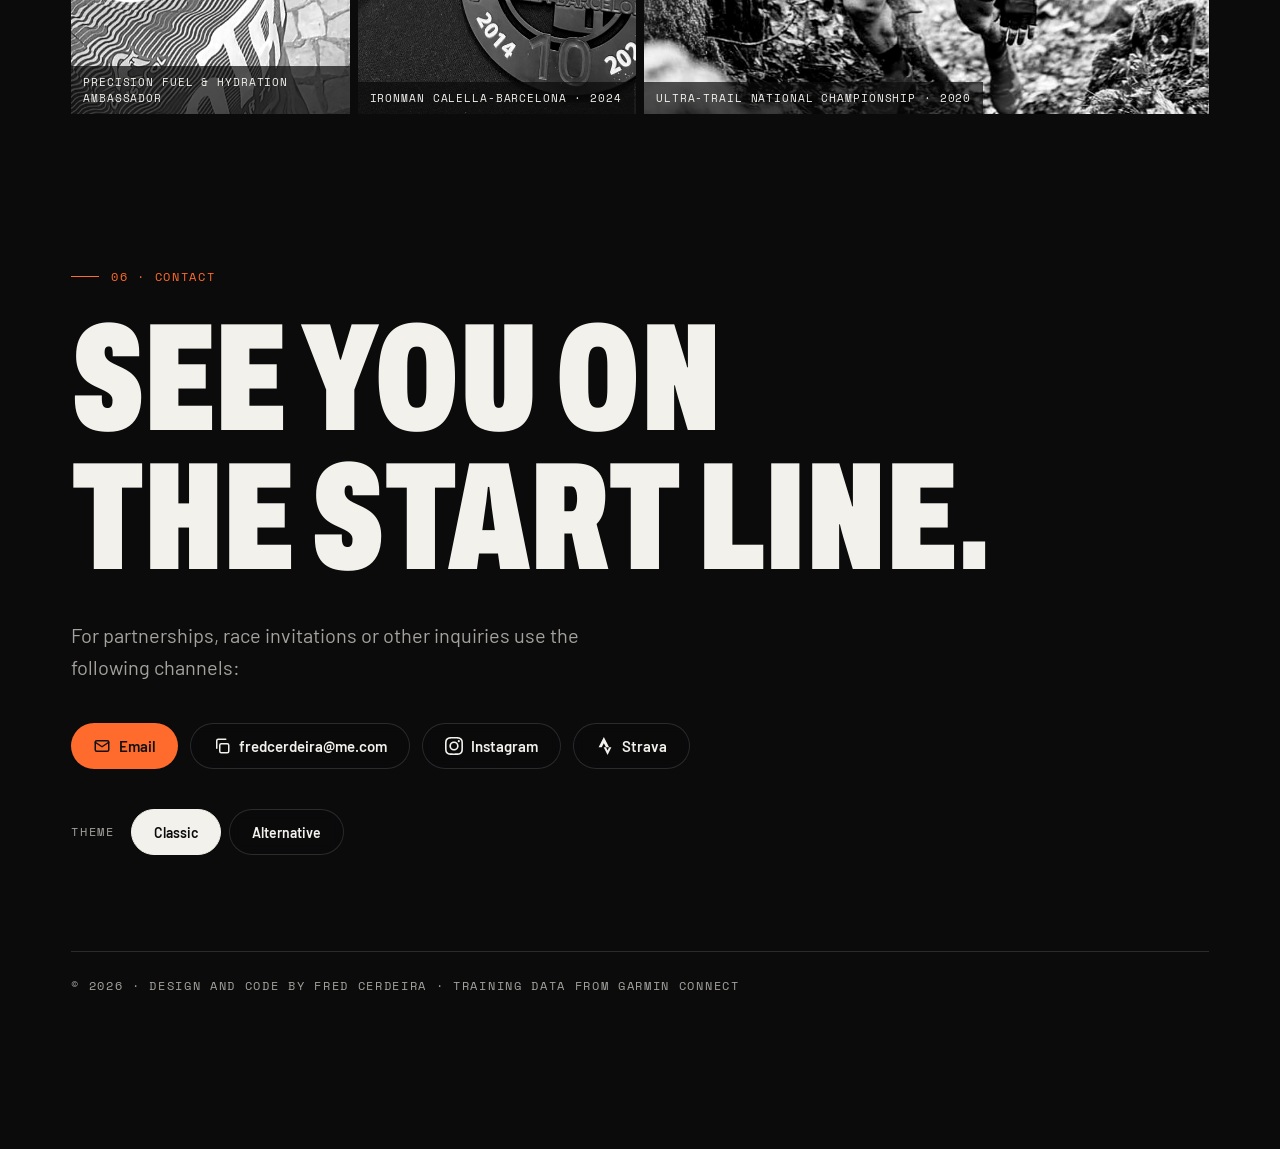
==== commit 9f34c9b9: "Add theme switch to the footer Two-button group (Classic / Alternative) between the contact links an" ====
--- a/index.html
+++ b/index.html
@@ -256,6 +256,11 @@
       <a class="pill pill-line" href="https://www.instagram.com/fr3dissimo/" target="_blank" rel="noopener"><svg class="icon" viewBox="0 0 1000 1000" fill="currentColor" aria-hidden="true"><path d="M295.42,6c-53.2,2.51-89.53,11-121.29,23.48-32.87,12.81-60.73,30-88.45,57.82S40.89,143,28.17,175.92c-12.31,31.83-20.65,68.19-23,121.42S2.3,367.68,2.56,503.46,3.42,656.26,6,709.6c2.54,53.19,11,89.51,23.48,121.28,12.83,32.87,30,60.72,57.83,88.45S143,964.09,176,976.83c31.8,12.29,68.17,20.67,121.39,23s70.35,2.87,206.09,2.61,152.83-.86,206.16-3.39S799.1,988,830.88,975.58c32.87-12.86,60.74-30,88.45-57.84S964.1,862,976.81,829.06c12.32-31.8,20.69-68.17,23-121.35,2.33-53.37,2.88-70.41,2.62-206.17s-.87-152.78-3.4-206.1-11-89.53-23.47-121.32c-12.85-32.87-30-60.7-57.82-88.45S862,40.87,829.07,28.19c-31.82-12.31-68.17-20.7-121.39-23S637.33,2.3,501.54,2.56,348.75,3.4,295.42,6m5.84,903.88c-48.75-2.12-75.22-10.22-92.86-17-23.36-9-40-19.88-57.58-37.29s-28.38-34.11-37.5-57.42c-6.85-17.64-15.1-44.08-17.38-92.83-2.48-52.69-3-68.51-3.29-202s.22-149.29,2.53-202c2.08-48.71,10.23-75.21,17-92.84,9-23.39,19.84-40,37.29-57.57s34.1-28.39,57.43-37.51c17.62-6.88,44.06-15.06,92.79-17.38,52.73-2.5,68.53-3,202-3.29s149.31.21,202.06,2.53c48.71,2.12,75.22,10.19,92.83,17,23.37,9,40,19.81,57.57,37.29s28.4,34.07,37.52,57.45c6.89,17.57,15.07,44,17.37,92.76,2.51,52.73,3.08,68.54,3.32,202s-.23,149.31-2.54,202c-2.13,48.75-10.21,75.23-17,92.89-9,23.35-19.85,40-37.31,57.56s-34.09,28.38-57.43,37.5c-17.6,6.87-44.07,15.07-92.76,17.39-52.73,2.48-68.53,3-202.05,3.29s-149.27-.25-202-2.53m407.6-674.61a60,60,0,1,0,59.88-60.1,60,60,0,0,0-59.88,60.1M245.77,503c.28,141.8,115.44,256.49,257.21,256.22S759.52,643.8,759.25,502,643.79,245.48,502,245.76,245.5,361.22,245.77,503m90.06-.18a166.67,166.67,0,1,1,167,166.34,166.65,166.65,0,0,1-167-166.34" transform="translate(-2.5 -2.5)"/></svg>Instagram</a>
       <a class="pill pill-line" href="https://www.strava.com/athletes/cerdeira" target="_blank" rel="noopener"><svg class="icon" viewBox="1 1 12 12" fill="currentColor" aria-hidden="true"><path d="M 8.6935,9.972 7.649,7.914 l -1.5325,0 2.577,5.086 2.575,-5.086 -1.533,0 m -3.504,-2.7995 1.418,2.799 2.086,0 L 6.2315,1 l -3.5,6.914 2.0845,0"/></svg>Strava</a>
     </div>
+    <div class="theme-switch" role="group" aria-label="Site theme">
+      <span class="mono theme-switch-label">Theme</span>
+      <button type="button" class="pill pill-line theme-btn" data-theme-option="classic" aria-pressed="true">Classic</button>
+      <button type="button" class="pill pill-line theme-btn" data-theme-option="alternative" aria-pressed="false">Alternative</button>
+    </div>
     <p class="mono colophon">© 2026 · Design and Code by Fred Cerdeira · Training data from Garmin Connect</p>
   </div>
 </footer>
--- a/site/css/styles.css
+++ b/site/css/styles.css
@@ -225,6 +225,11 @@
 .copy-email { font:inherit; font-weight:600; font-size:15px; justify-content:center; cursor:pointer; user-select:text; }
 .copy-email [hidden] { display:none; }
 .see-all { margin:40px 0 0; }
+.theme-switch { display:flex; flex-wrap:wrap; align-items:center; gap:8px; margin:40px 0 0; }
+.theme-switch-label { color:var(--muted); margin-right:8px; }
+.theme-btn { font-family:inherit; font-size:14px; cursor:pointer; }
+.theme-btn[aria-pressed="true"] { background:var(--ink); border-color:var(--ink); color:var(--bg); }
+.theme-btn:focus-visible { outline:2px solid var(--accent); outline-offset:3px; }
 
 /* reveal */
 .js [data-reveal] { opacity:0; transform:translateY(28px); transition:opacity .9s cubic-bezier(.2,.7,.2,1), transform .9s cubic-bezier(.2,.7,.2,1); transition-delay:var(--d, 0s); }
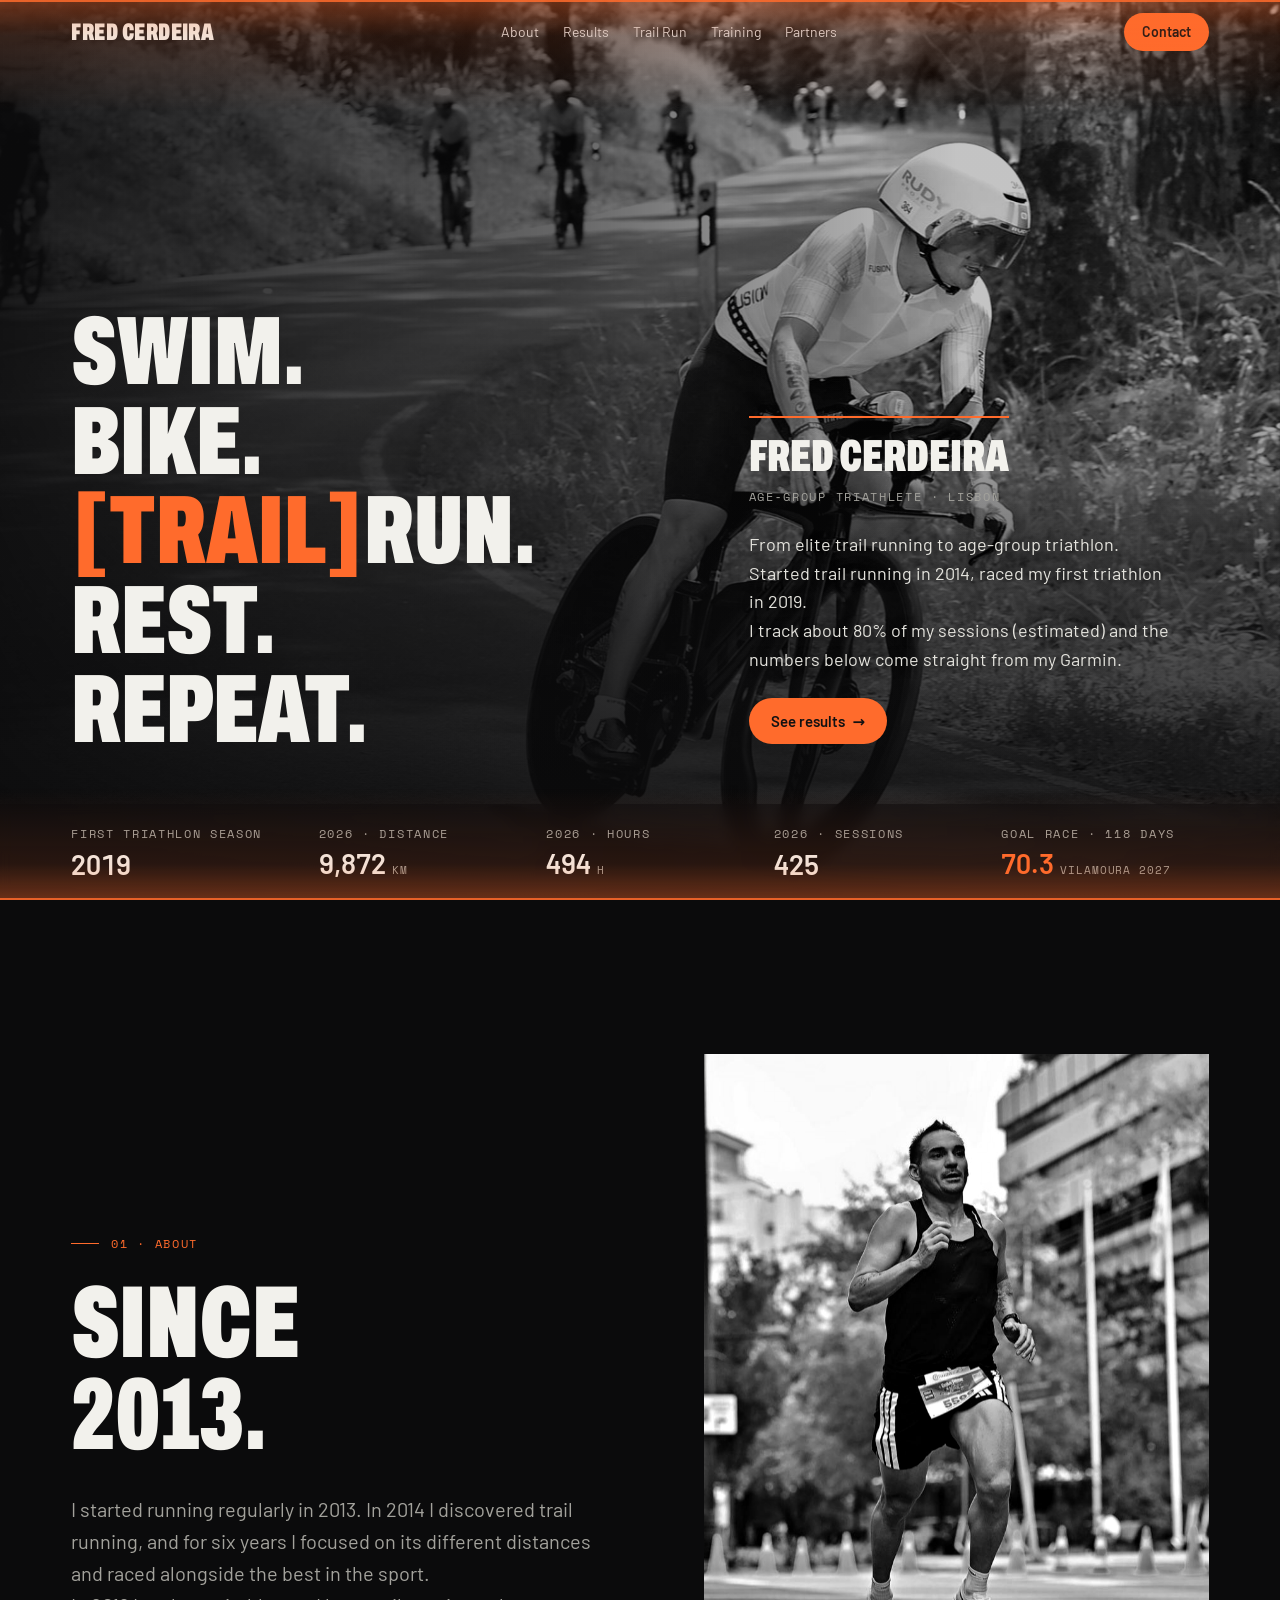
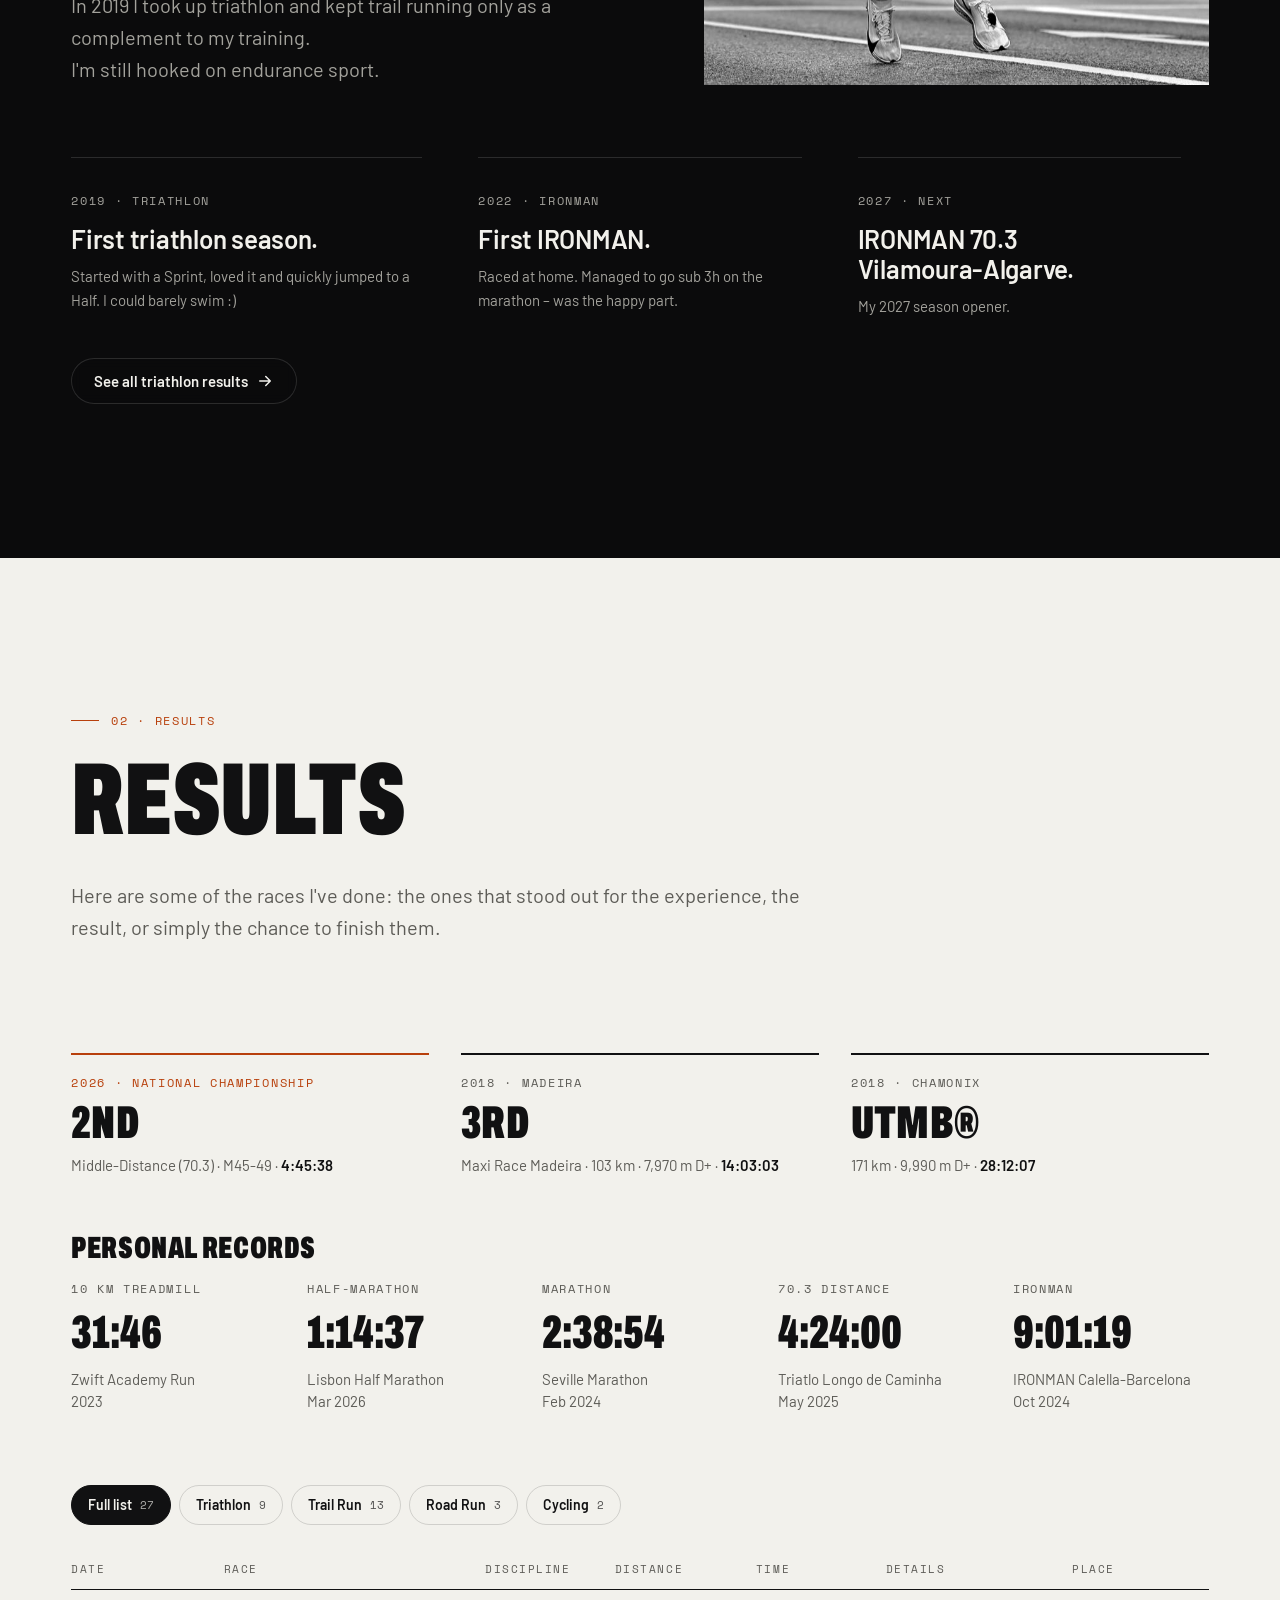
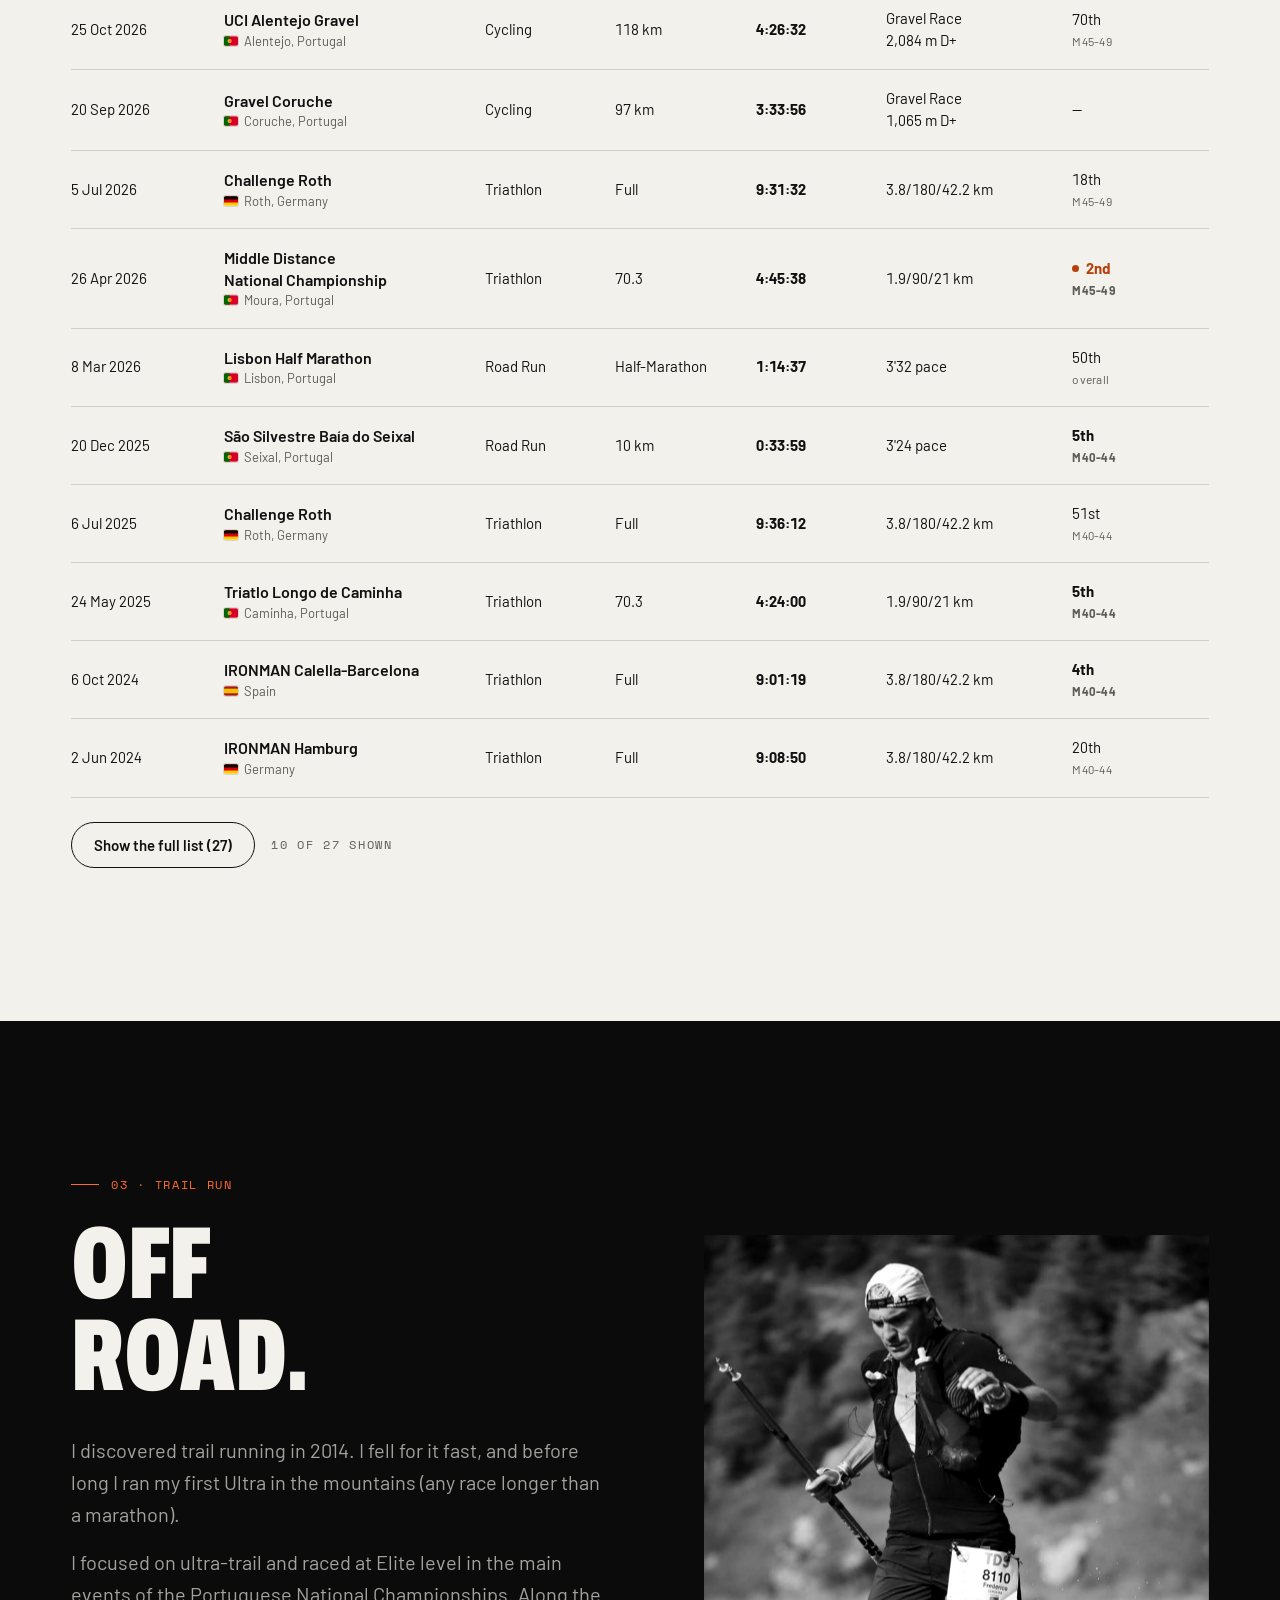
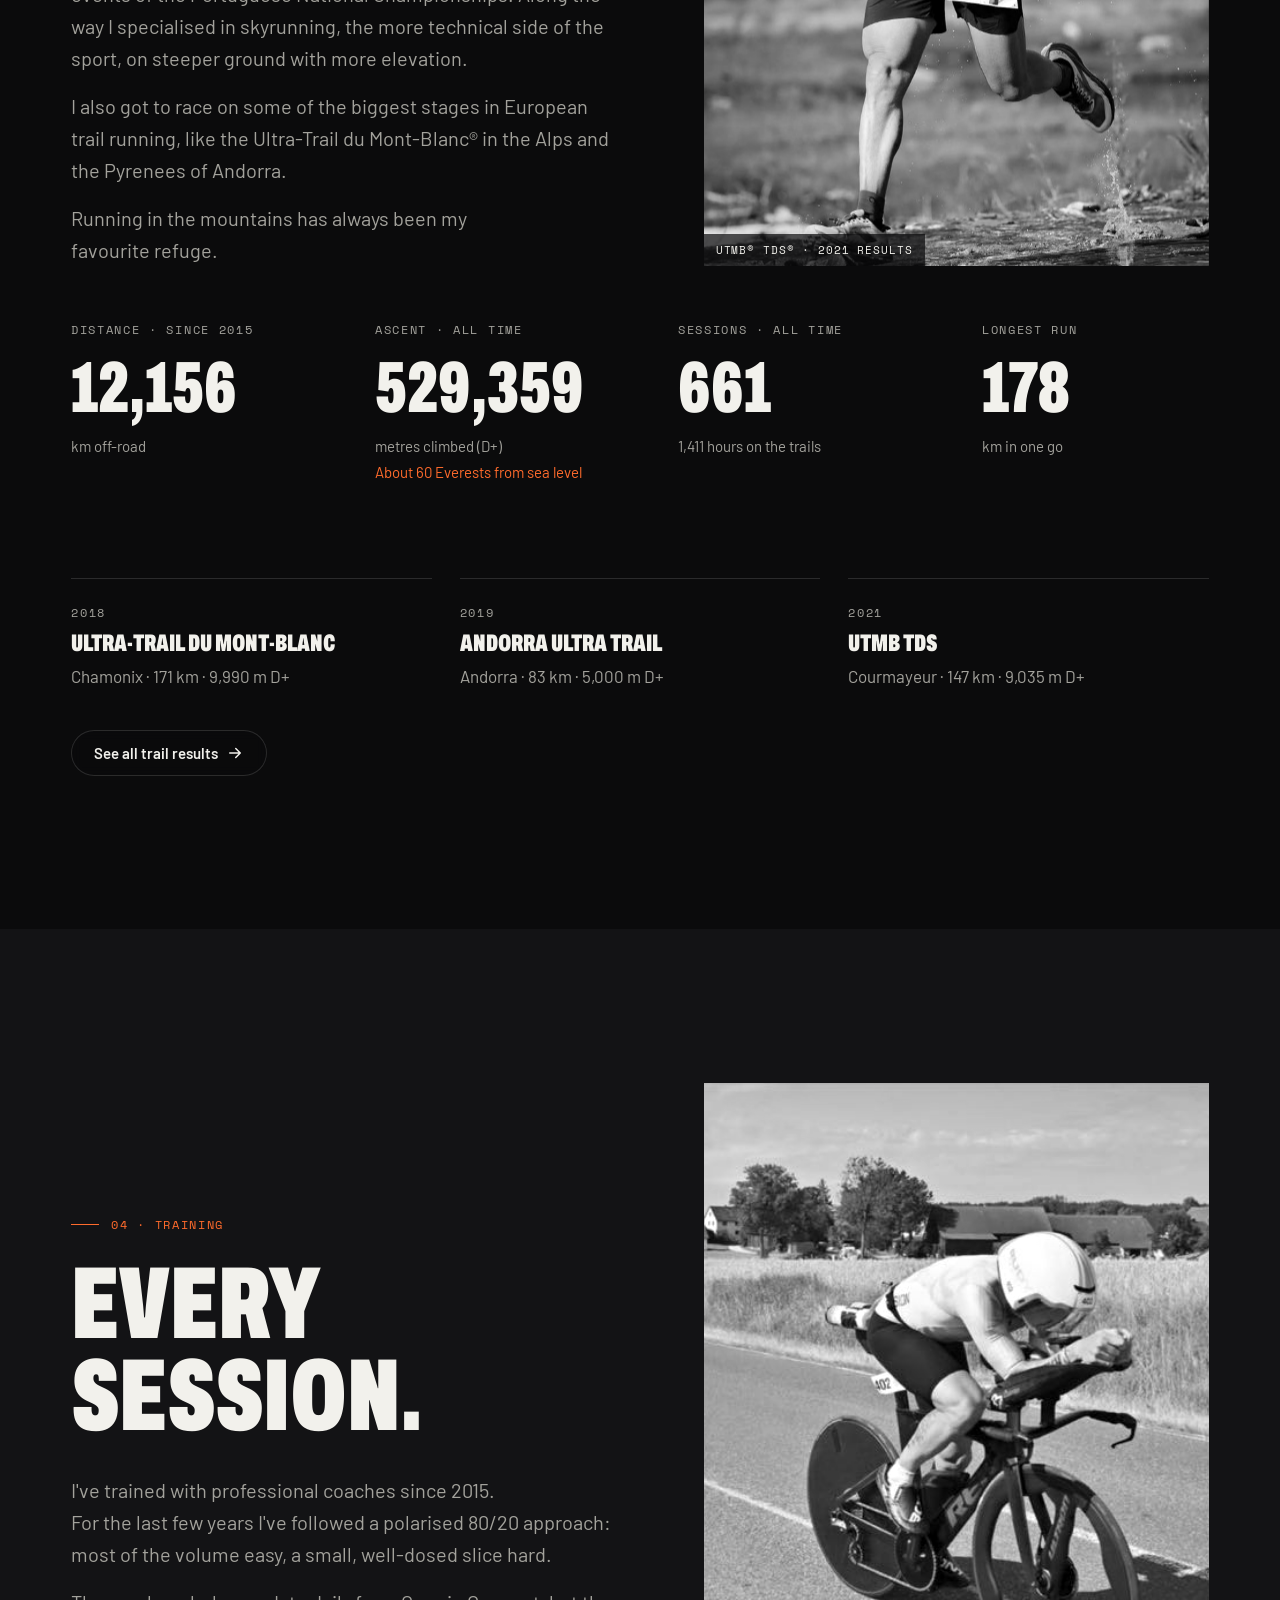
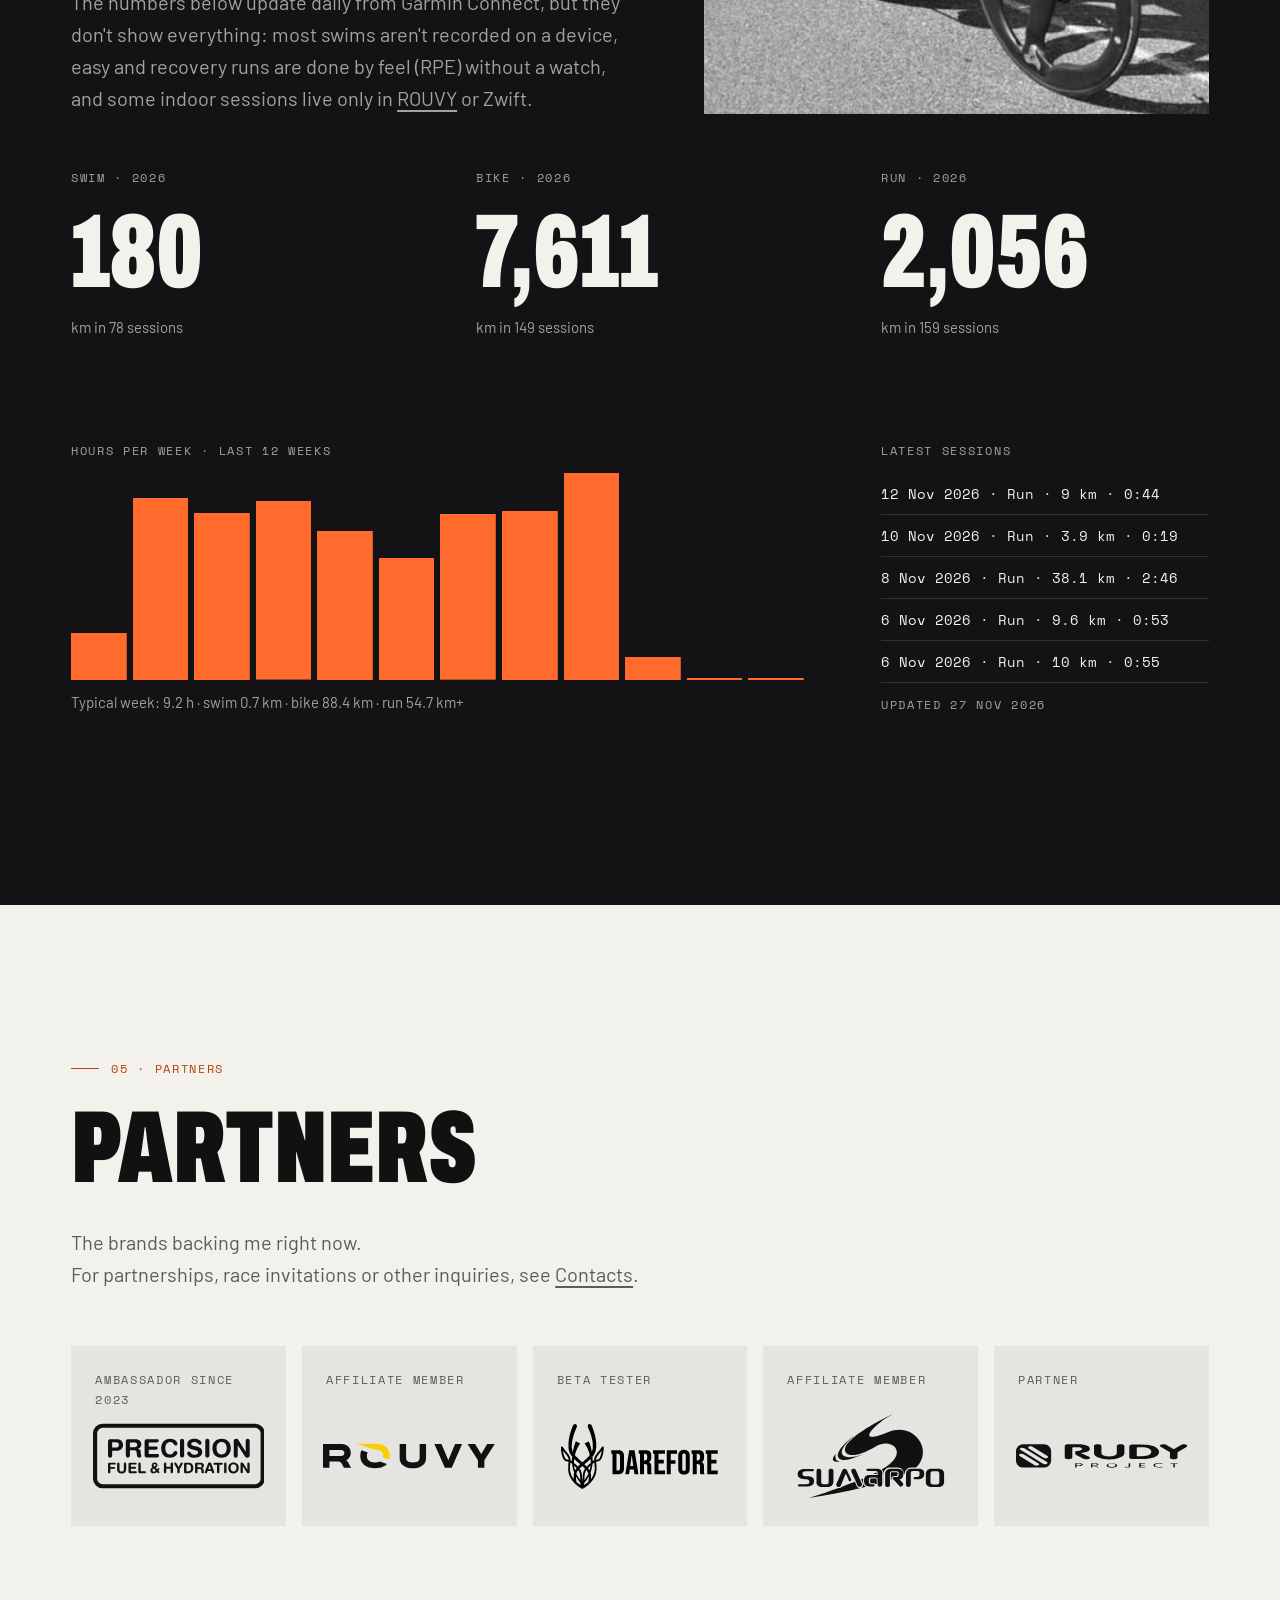
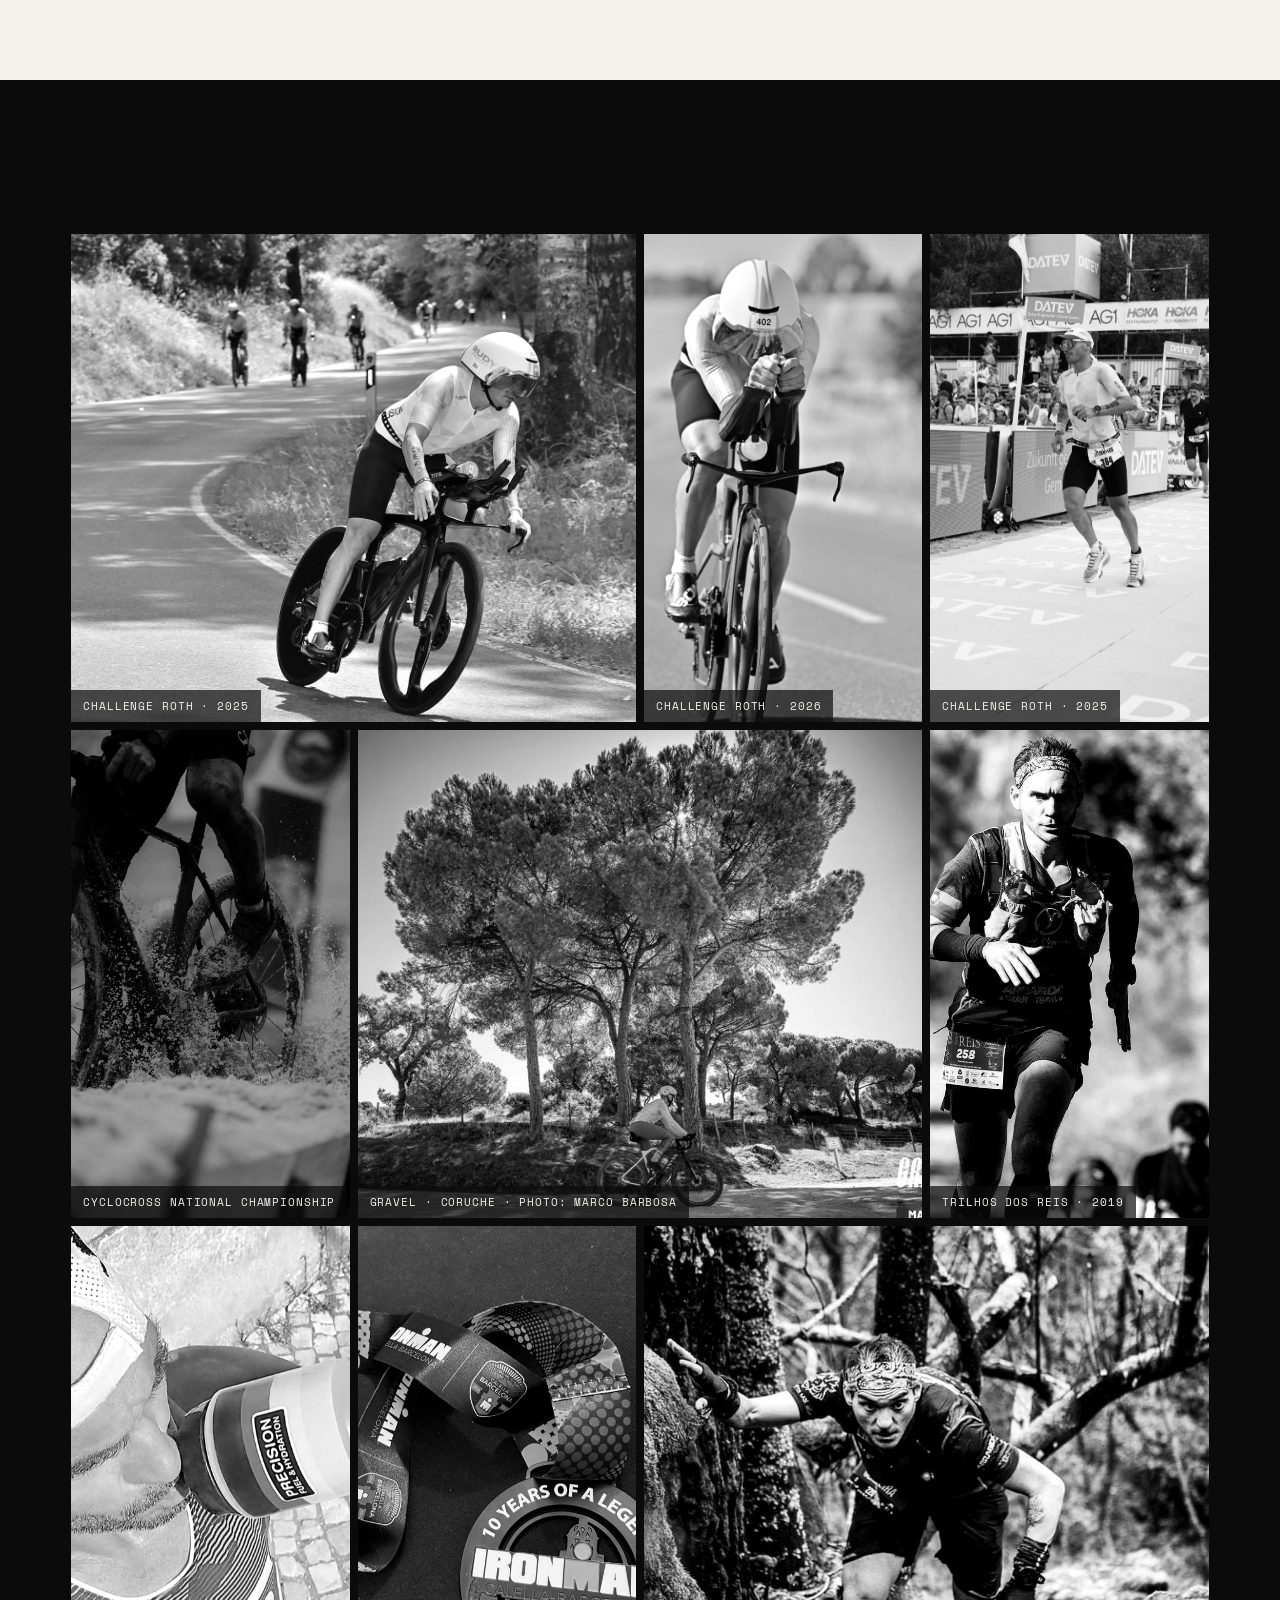
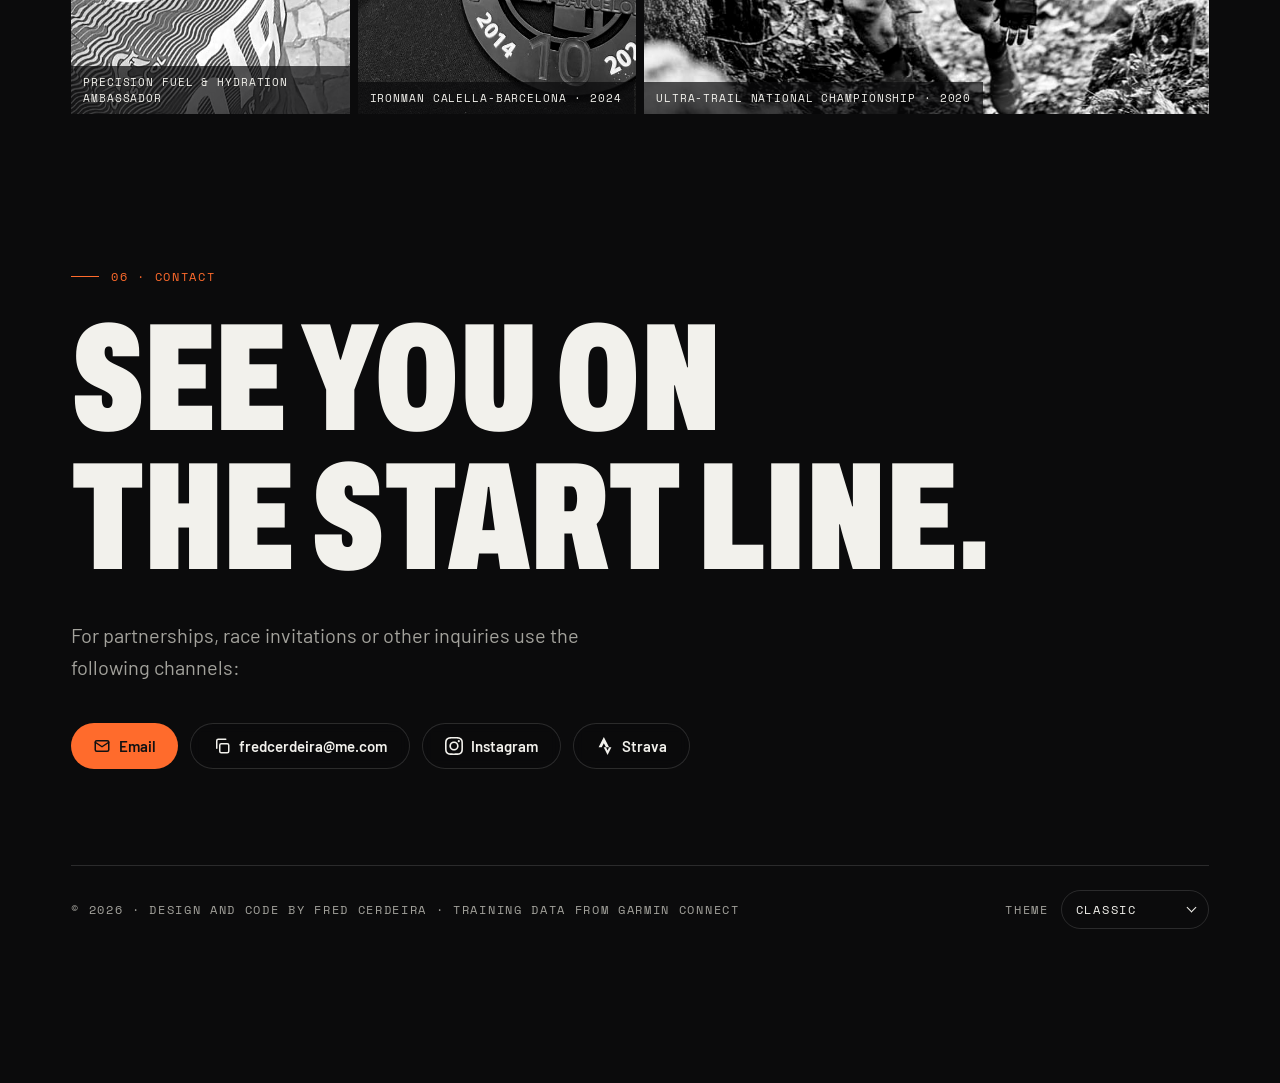
==== commit aa250f3d: "Make the footer theme switch a right-aligned dropdown The colophon becomes a row: copyright on the l" ====
--- a/index.html
+++ b/index.html
@@ -256,12 +256,18 @@
       <a class="pill pill-line" href="https://www.instagram.com/fr3dissimo/" target="_blank" rel="noopener"><svg class="icon" viewBox="0 0 1000 1000" fill="currentColor" aria-hidden="true"><path d="M295.42,6c-53.2,2.51-89.53,11-121.29,23.48-32.87,12.81-60.73,30-88.45,57.82S40.89,143,28.17,175.92c-12.31,31.83-20.65,68.19-23,121.42S2.3,367.68,2.56,503.46,3.42,656.26,6,709.6c2.54,53.19,11,89.51,23.48,121.28,12.83,32.87,30,60.72,57.83,88.45S143,964.09,176,976.83c31.8,12.29,68.17,20.67,121.39,23s70.35,2.87,206.09,2.61,152.83-.86,206.16-3.39S799.1,988,830.88,975.58c32.87-12.86,60.74-30,88.45-57.84S964.1,862,976.81,829.06c12.32-31.8,20.69-68.17,23-121.35,2.33-53.37,2.88-70.41,2.62-206.17s-.87-152.78-3.4-206.1-11-89.53-23.47-121.32c-12.85-32.87-30-60.7-57.82-88.45S862,40.87,829.07,28.19c-31.82-12.31-68.17-20.7-121.39-23S637.33,2.3,501.54,2.56,348.75,3.4,295.42,6m5.84,903.88c-48.75-2.12-75.22-10.22-92.86-17-23.36-9-40-19.88-57.58-37.29s-28.38-34.11-37.5-57.42c-6.85-17.64-15.1-44.08-17.38-92.83-2.48-52.69-3-68.51-3.29-202s.22-149.29,2.53-202c2.08-48.71,10.23-75.21,17-92.84,9-23.39,19.84-40,37.29-57.57s34.1-28.39,57.43-37.51c17.62-6.88,44.06-15.06,92.79-17.38,52.73-2.5,68.53-3,202-3.29s149.31.21,202.06,2.53c48.71,2.12,75.22,10.19,92.83,17,23.37,9,40,19.81,57.57,37.29s28.4,34.07,37.52,57.45c6.89,17.57,15.07,44,17.37,92.76,2.51,52.73,3.08,68.54,3.32,202s-.23,149.31-2.54,202c-2.13,48.75-10.21,75.23-17,92.89-9,23.35-19.85,40-37.31,57.56s-34.09,28.38-57.43,37.5c-17.6,6.87-44.07,15.07-92.76,17.39-52.73,2.48-68.53,3-202.05,3.29s-149.27-.25-202-2.53m407.6-674.61a60,60,0,1,0,59.88-60.1,60,60,0,0,0-59.88,60.1M245.77,503c.28,141.8,115.44,256.49,257.21,256.22S759.52,643.8,759.25,502,643.79,245.48,502,245.76,245.5,361.22,245.77,503m90.06-.18a166.67,166.67,0,1,1,167,166.34,166.65,166.65,0,0,1-167-166.34" transform="translate(-2.5 -2.5)"/></svg>Instagram</a>
       <a class="pill pill-line" href="https://www.strava.com/athletes/cerdeira" target="_blank" rel="noopener"><svg class="icon" viewBox="1 1 12 12" fill="currentColor" aria-hidden="true"><path d="M 8.6935,9.972 7.649,7.914 l -1.5325,0 2.577,5.086 2.575,-5.086 -1.533,0 m -3.504,-2.7995 1.418,2.799 2.086,0 L 6.2315,1 l -3.5,6.914 2.0845,0"/></svg>Strava</a>
     </div>
-    <div class="theme-switch" role="group" aria-label="Site theme">
-      <span class="mono theme-switch-label">Theme</span>
-      <button type="button" class="pill pill-line theme-btn" data-theme-option="classic" aria-pressed="true">Classic</button>
-      <button type="button" class="pill pill-line theme-btn" data-theme-option="alternative" aria-pressed="false">Alternative</button>
-    </div>
-    <p class="mono colophon">© 2026 · Design and Code by Fred Cerdeira · Training data from Garmin Connect</p>
+    <div class="colophon">
+      <p class="mono">© 2026 · Design and Code by Fred Cerdeira · Training data from Garmin Connect</p>
+      <label class="theme-switch mono">
+        <span>Theme</span>
+        <span class="theme-select">
+          <select data-theme-select>
+            <option value="classic">Classic</option>
+            <option value="alternative">Alternative</option>
+          </select>
+        </span>
+      </label>
+    </div>
   </div>
 </footer>
 
--- a/site/css/styles.css
+++ b/site/css/styles.css
@@ -154,7 +154,8 @@
 .notfound > img { position:absolute; inset:0; z-index:-2; width:100%; height:100%; object-fit:cover; filter:grayscale(1); opacity:.45; }
 .notfound::after { content:""; position:absolute; inset:0; z-index:-1; background:linear-gradient(0deg, var(--bg) 0%, rgba(11,11,12,.7) 40%, rgba(11,11,12,.25) 100%); }
 .notfound .mono { margin:40px 0 0; color:var(--muted); }
-.colophon { margin:96px 0 0; padding-top:24px; border-top:1px solid var(--line); color:var(--muted); }
+.colophon { display:flex; flex-wrap:wrap; align-items:center; gap:16px 32px; margin:96px 0 0; padding-top:24px; border-top:1px solid var(--line); color:var(--muted); }
+.colophon p { margin:0; }
 .visually-hidden { position:absolute; width:1px; height:1px; overflow:hidden; clip:rect(0 0 0 0); white-space:nowrap; }
 .nav-cta { min-height:38px; padding:0 18px; font-size:14px; }
 .trail-fig { margin:0; position:relative; }
@@ -225,11 +226,13 @@
 .copy-email { font:inherit; font-weight:600; font-size:15px; justify-content:center; cursor:pointer; user-select:text; }
 .copy-email [hidden] { display:none; }
 .see-all { margin:40px 0 0; }
-.theme-switch { display:flex; flex-wrap:wrap; align-items:center; gap:8px; margin:40px 0 0; }
-.theme-switch-label { color:var(--muted); margin-right:8px; }
-.theme-btn { font-family:inherit; font-size:14px; cursor:pointer; }
-.theme-btn[aria-pressed="true"] { background:var(--ink); border-color:var(--ink); color:var(--bg); }
-.theme-btn:focus-visible { outline:2px solid var(--accent); outline-offset:3px; }
+.theme-switch { display:inline-flex; align-items:center; gap:12px; margin-left:auto; }
+.theme-select { position:relative; display:inline-flex; }
+.theme-select::after { content:""; position:absolute; right:14px; top:50%; width:6px; height:6px; margin-top:-5px; border-right:1.5px solid currentColor; border-bottom:1.5px solid currentColor; transform:rotate(45deg); pointer-events:none; color:var(--ink); }
+.theme-select select { appearance:none; -webkit-appearance:none; font:inherit; letter-spacing:inherit; text-transform:inherit; color:var(--ink); background:transparent; border:1px solid var(--line); border-radius:999px; padding:9px 36px 9px 14px; cursor:pointer; }
+.theme-select select:hover { border-color:var(--ink); }
+.theme-select select:focus-visible { outline:2px solid var(--accent); outline-offset:3px; }
+.theme-select option { background:var(--bg); color:var(--ink); }
 
 /* reveal */
 .js [data-reveal] { opacity:0; transform:translateY(28px); transition:opacity .9s cubic-bezier(.2,.7,.2,1), transform .9s cubic-bezier(.2,.7,.2,1); transition-delay:var(--d, 0s); }
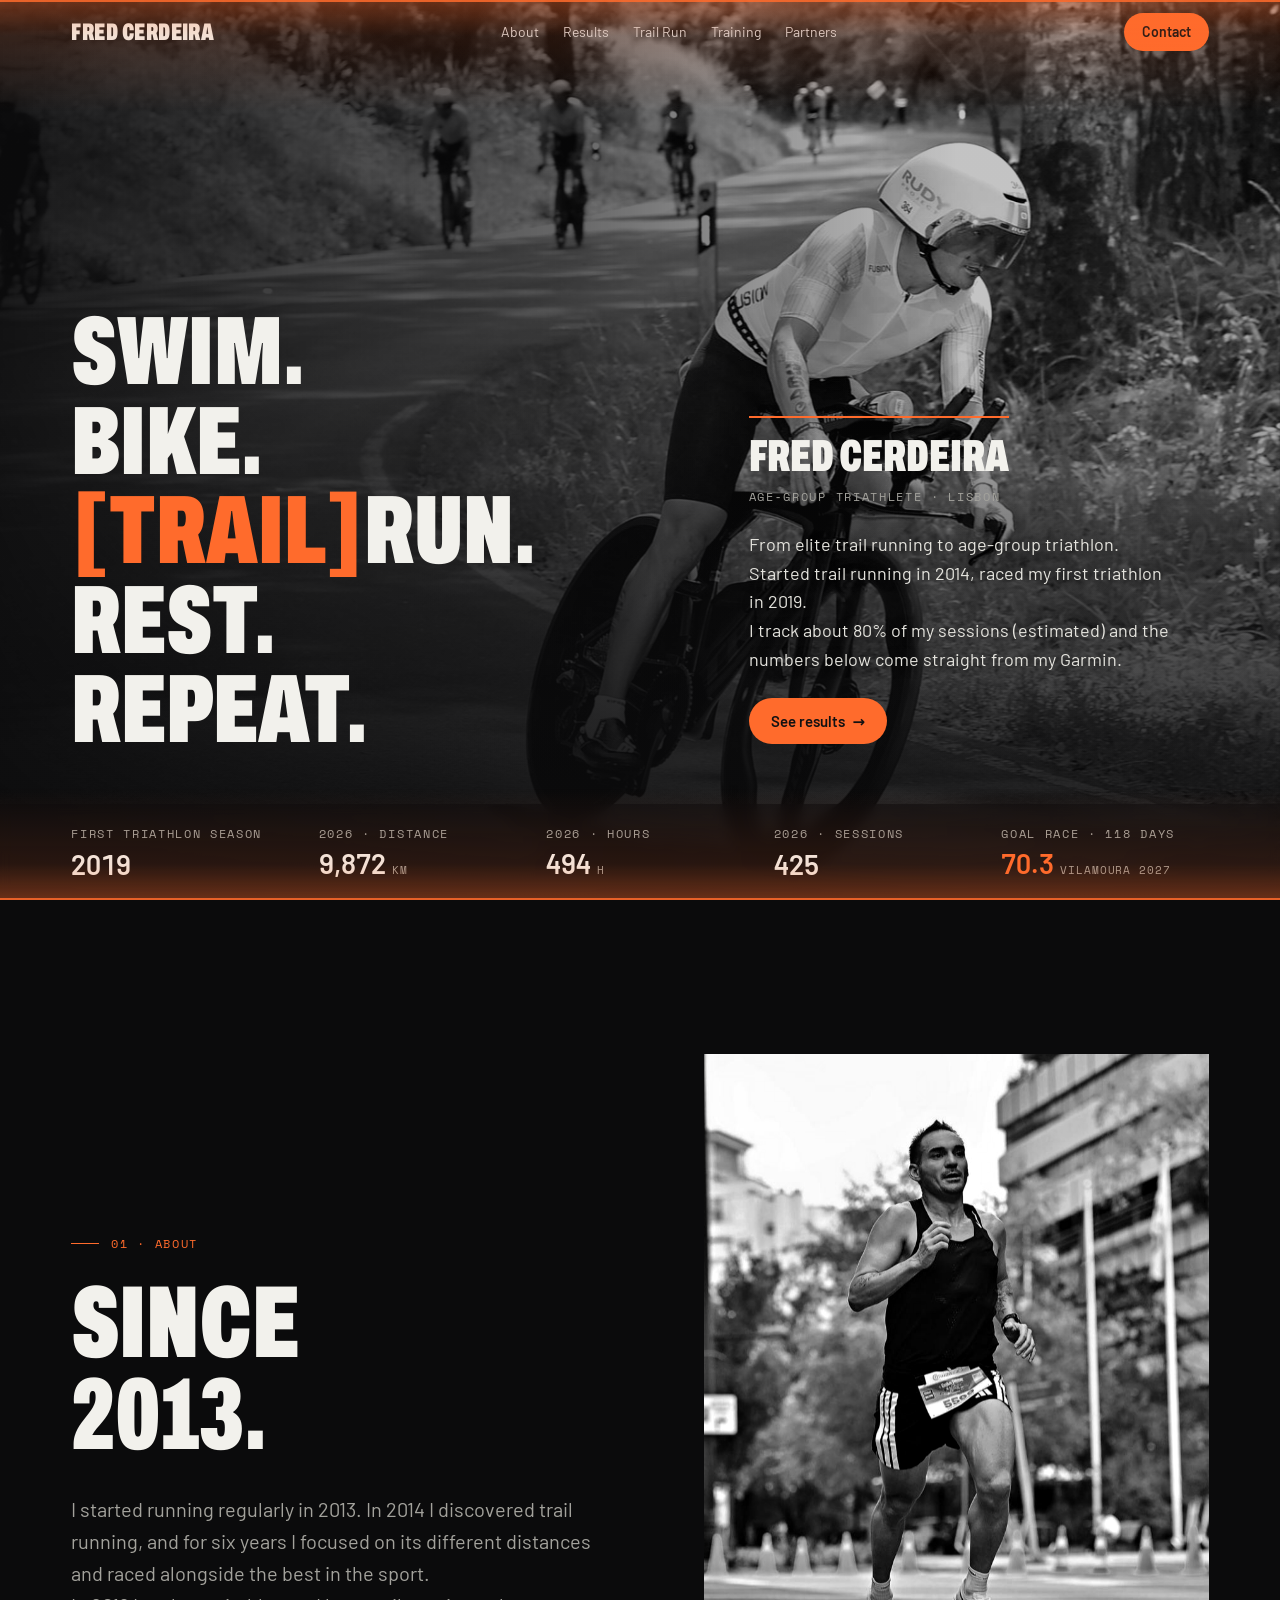
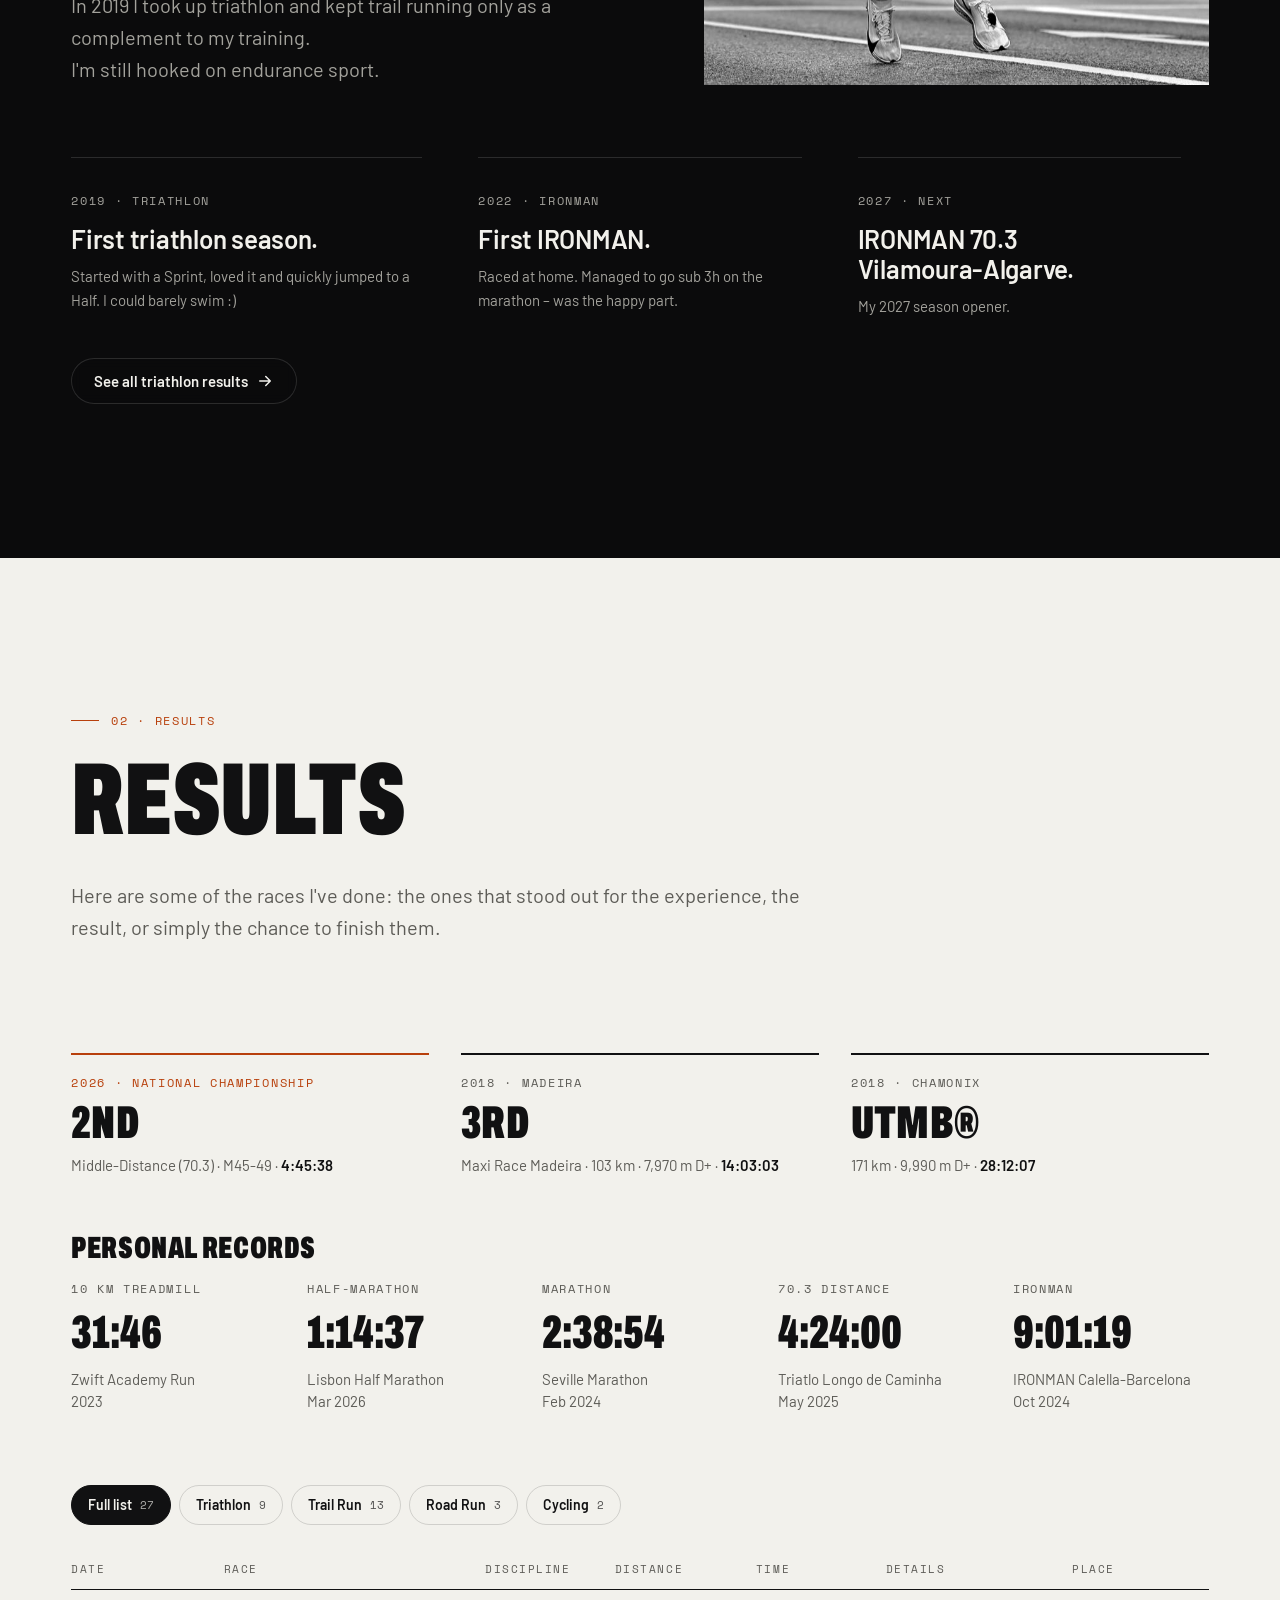
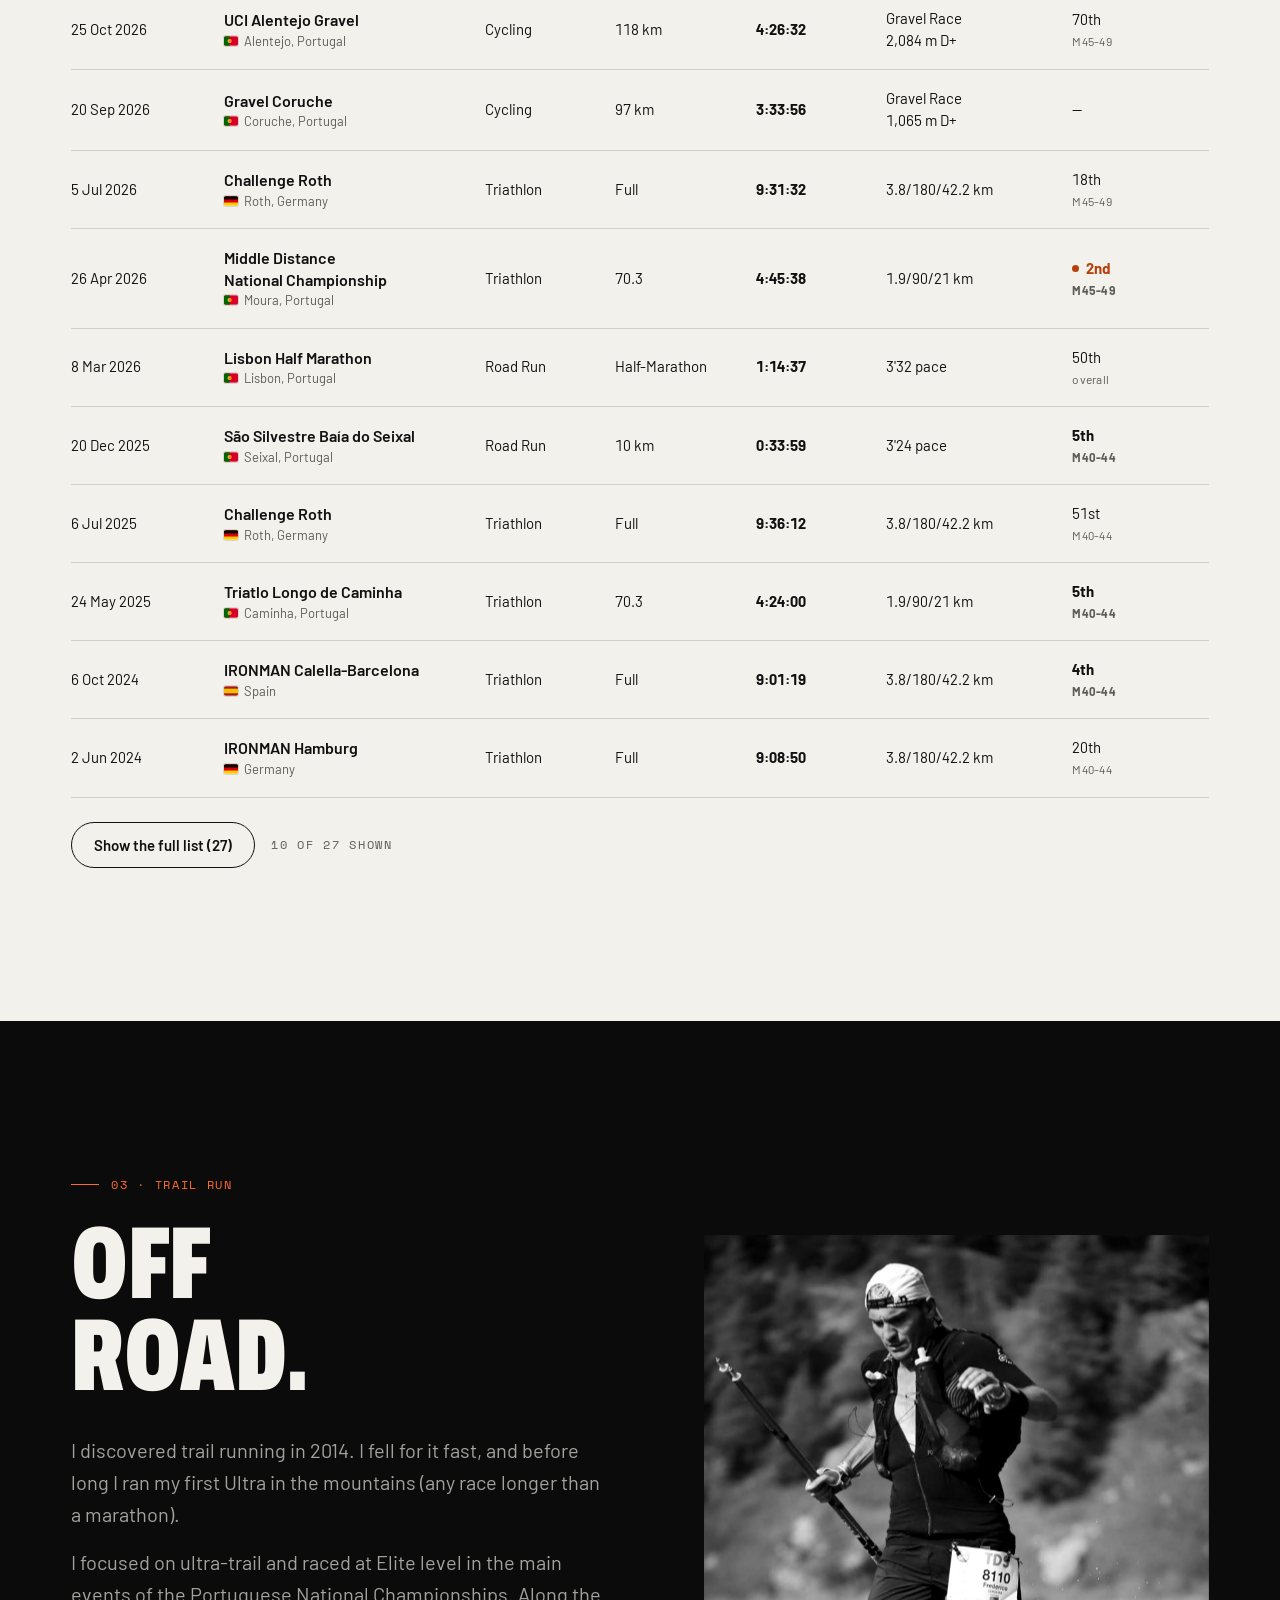
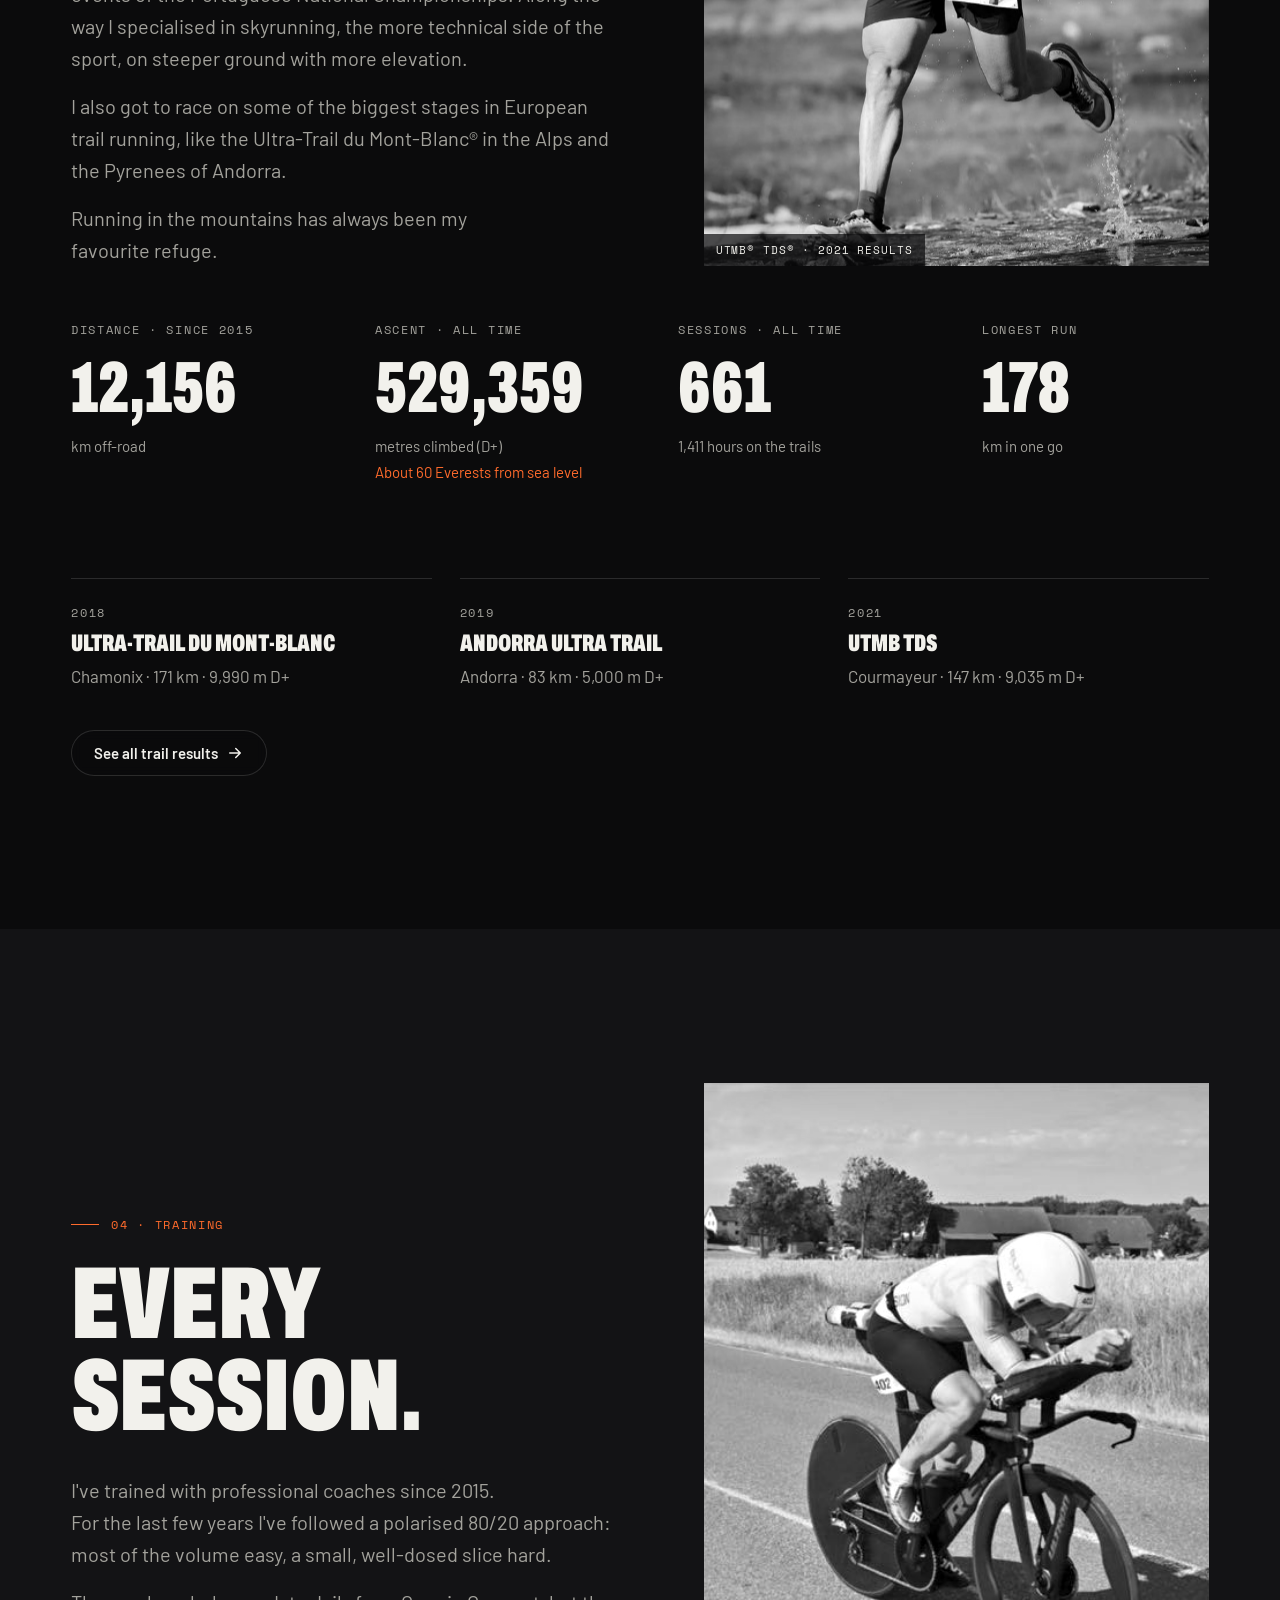
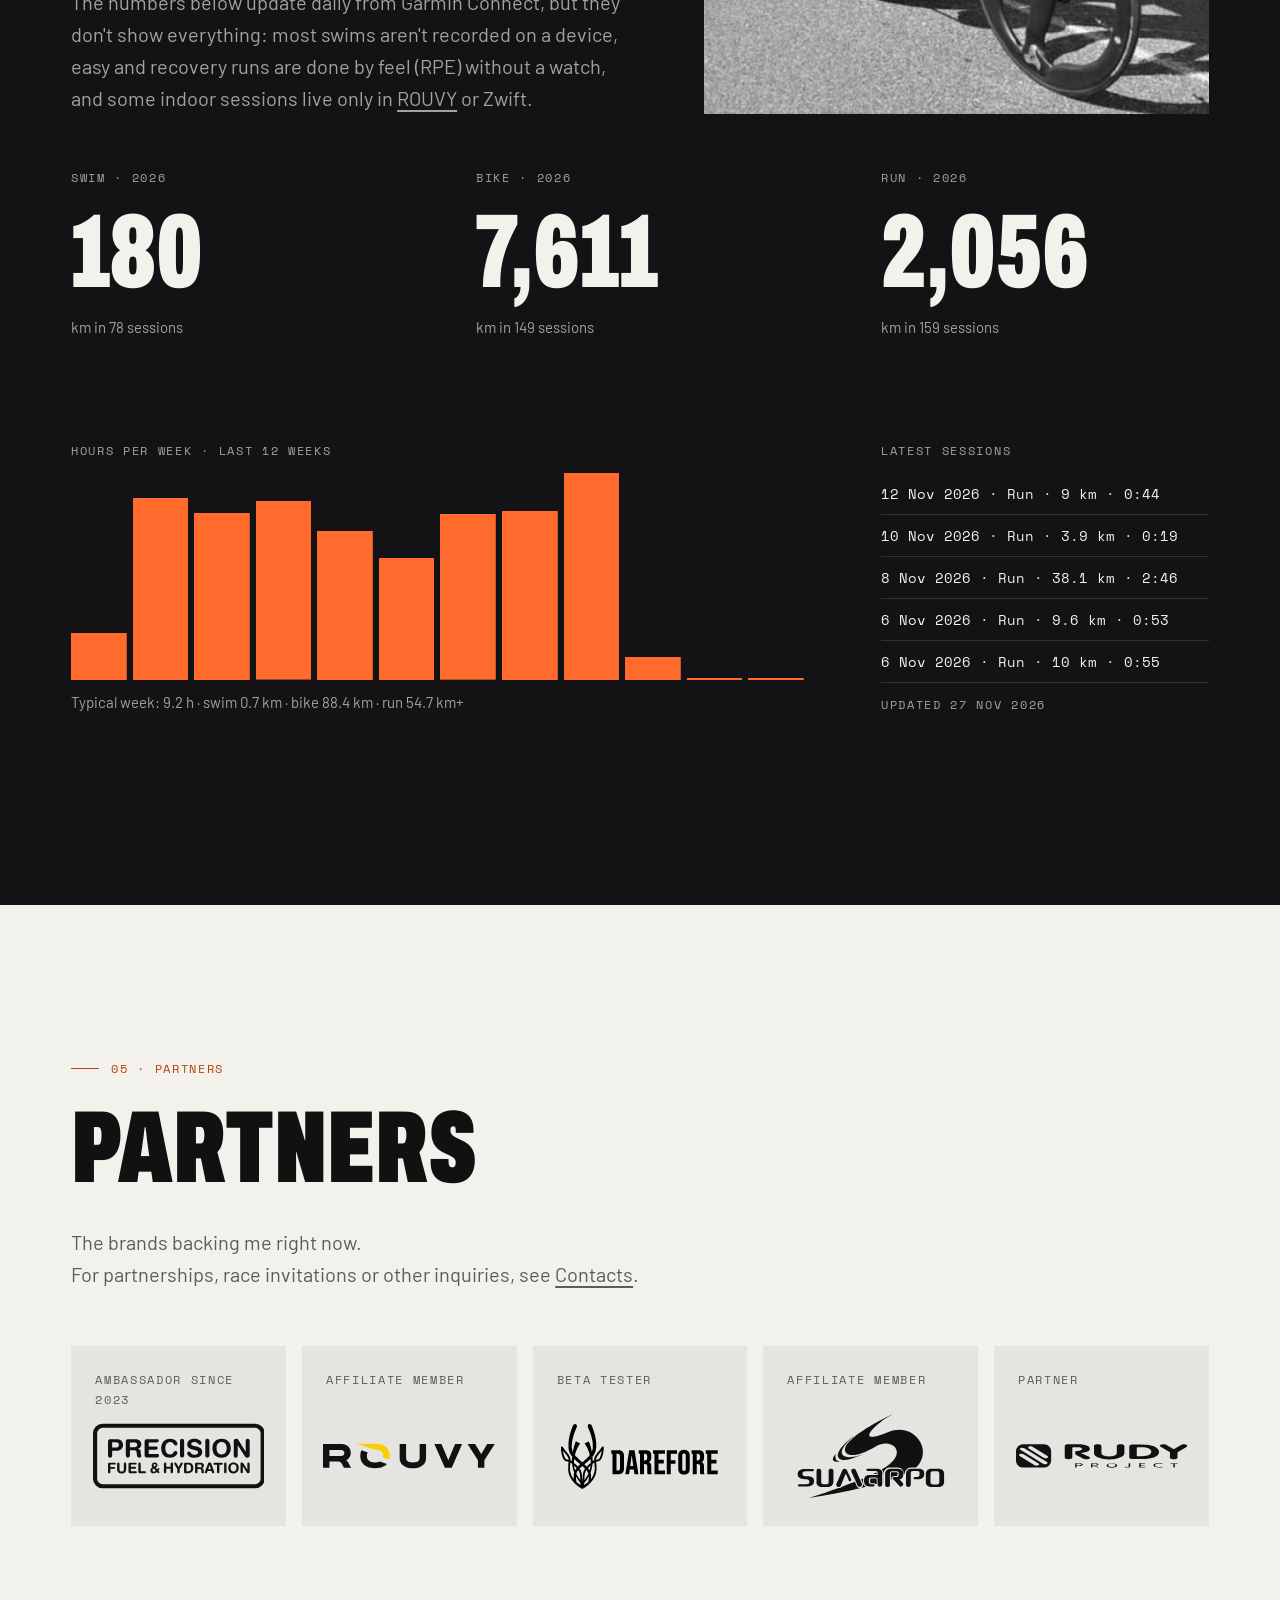
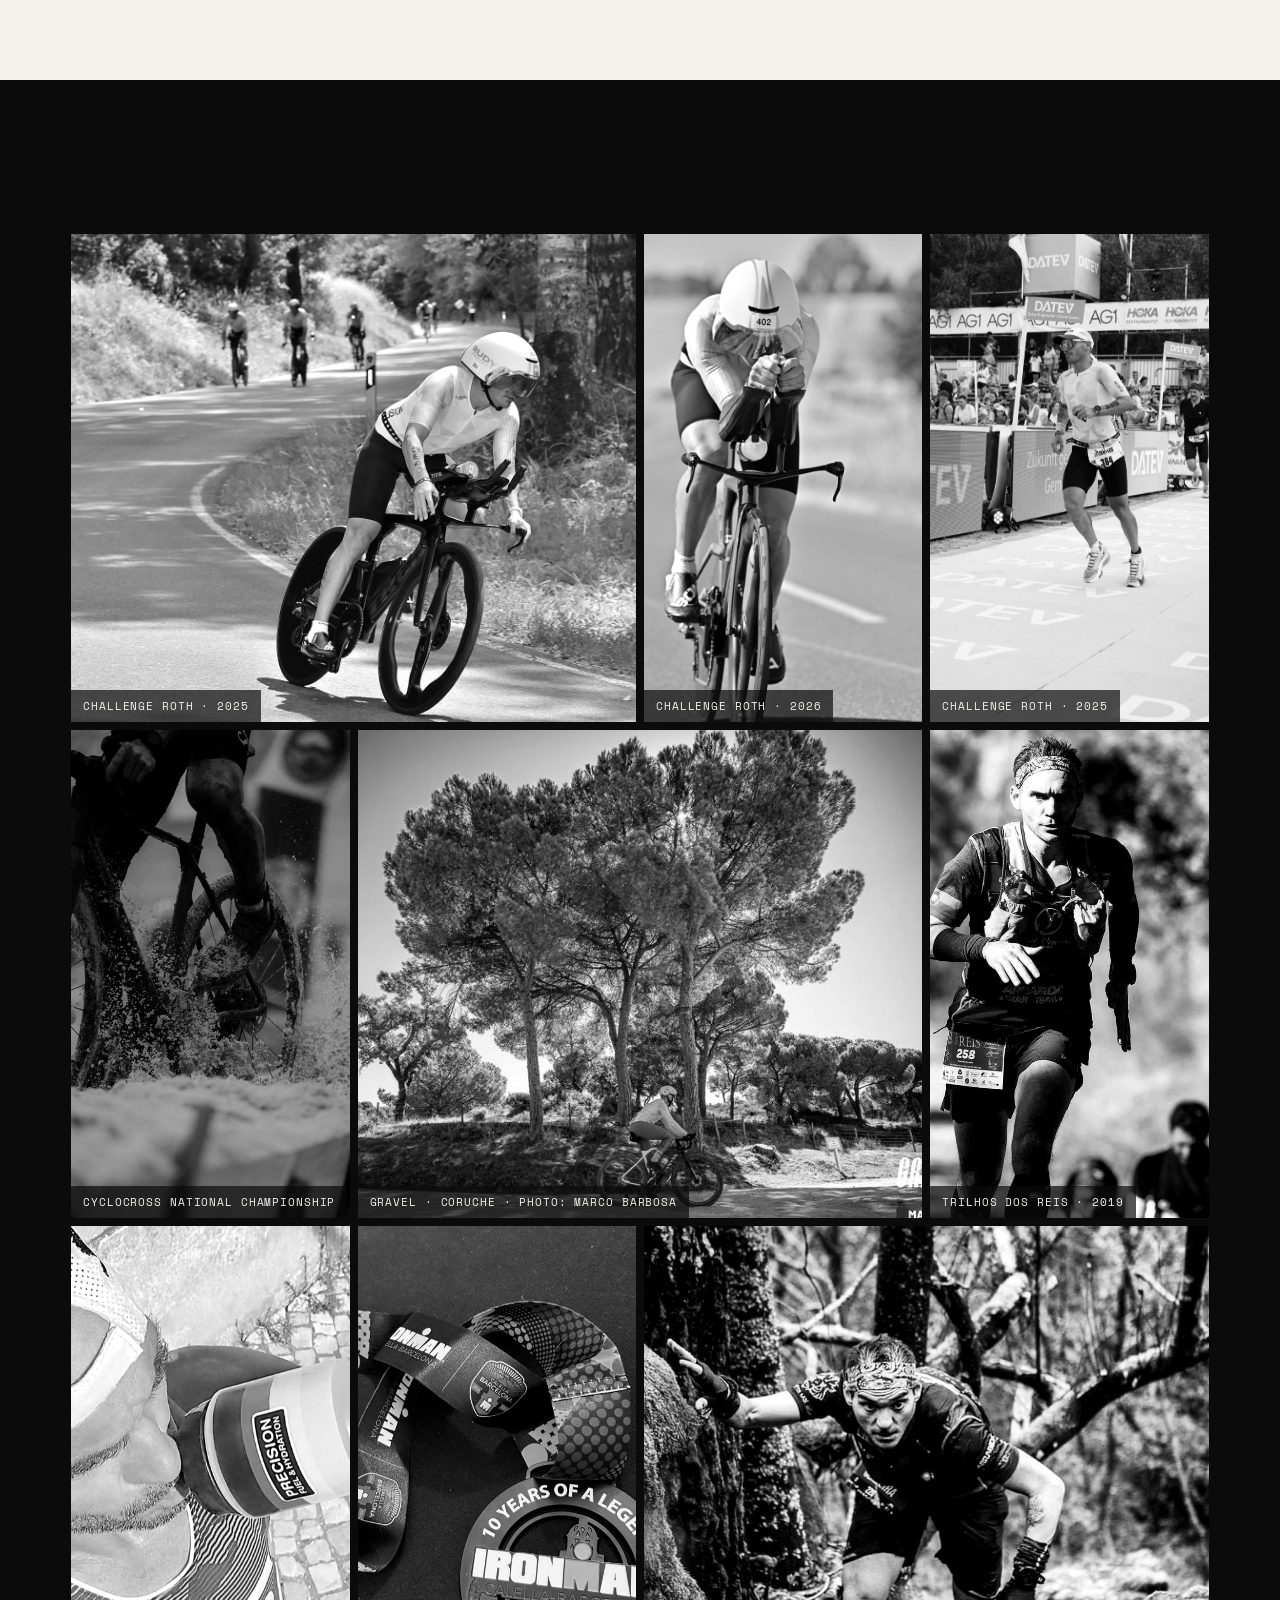
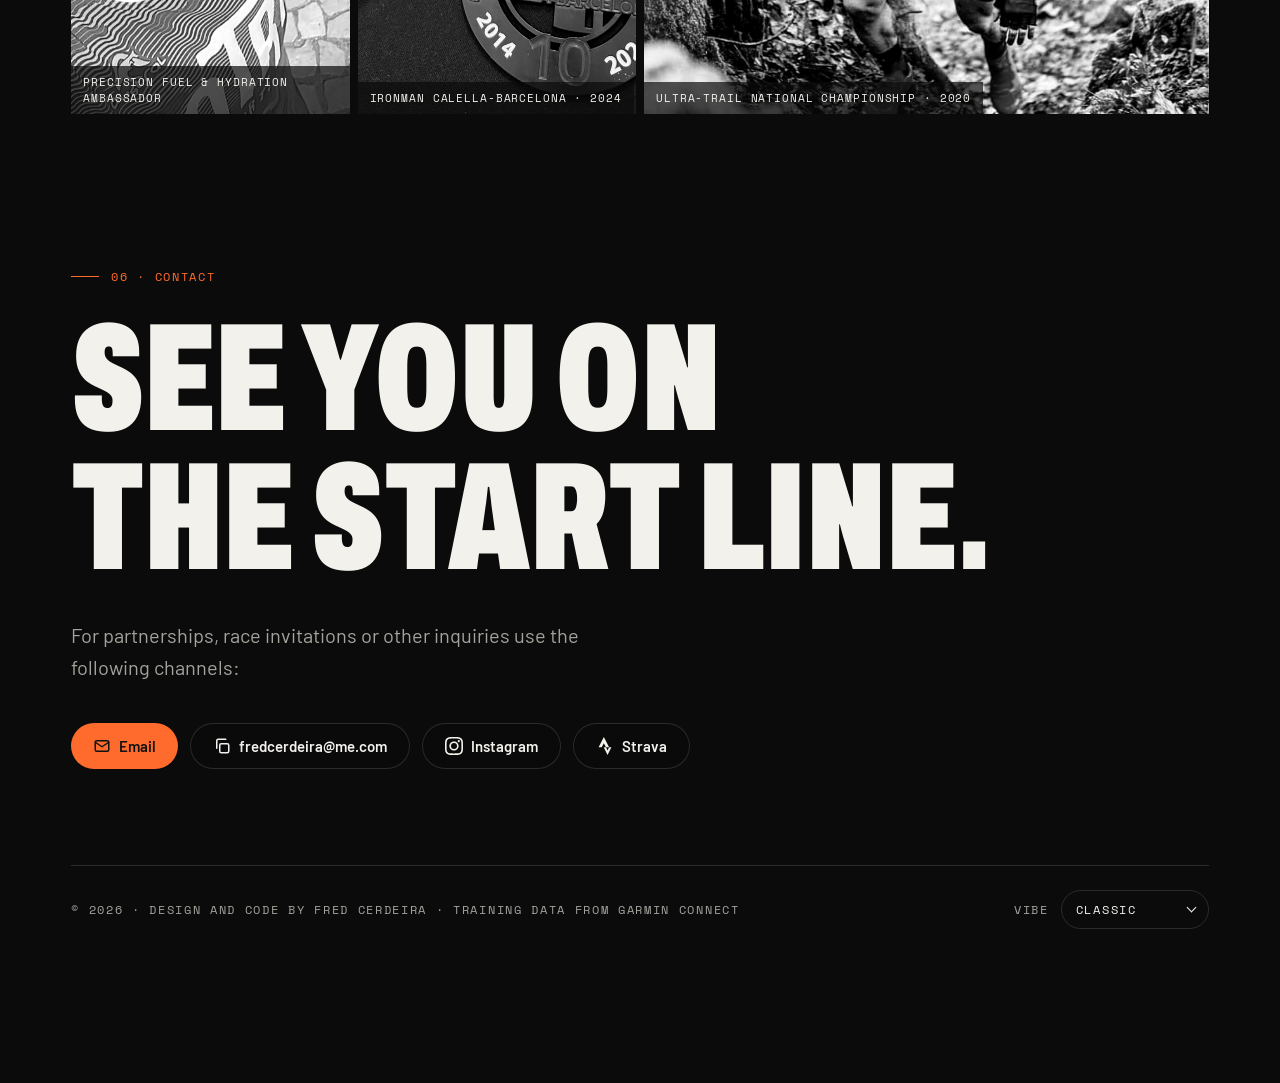
==== commit a87c3fe4: "Rename footer theme label to Vibe Co-authored-by: Cursor <cursoragent@cursor.com>" ====
--- a/index.html
+++ b/index.html
@@ -259,7 +259,7 @@
     <div class="colophon">
       <p class="mono">© 2026 · Design and Code by Fred Cerdeira · Training data from Garmin Connect</p>
       <label class="theme-switch mono">
-        <span>Theme</span>
+        <span>Vibe</span>
         <span class="theme-select">
           <select data-theme-select>
             <option value="classic">Classic</option>
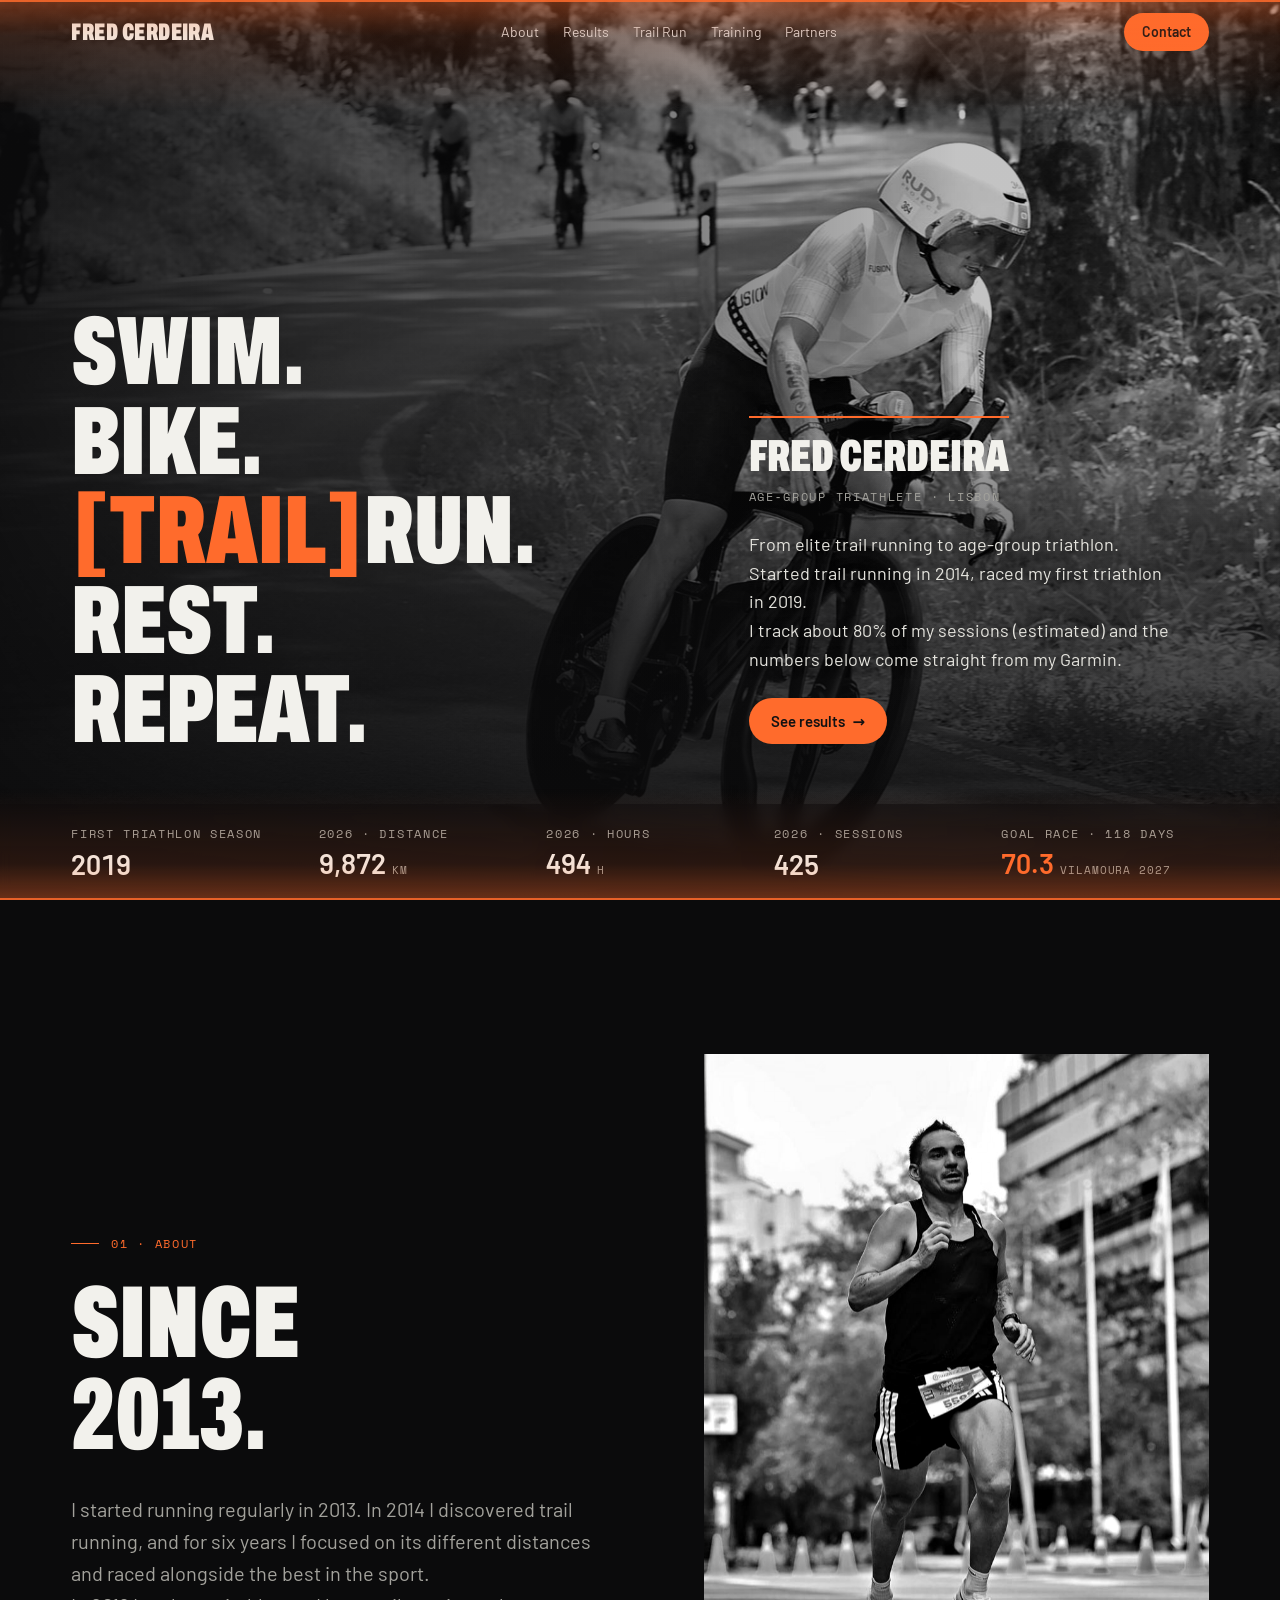
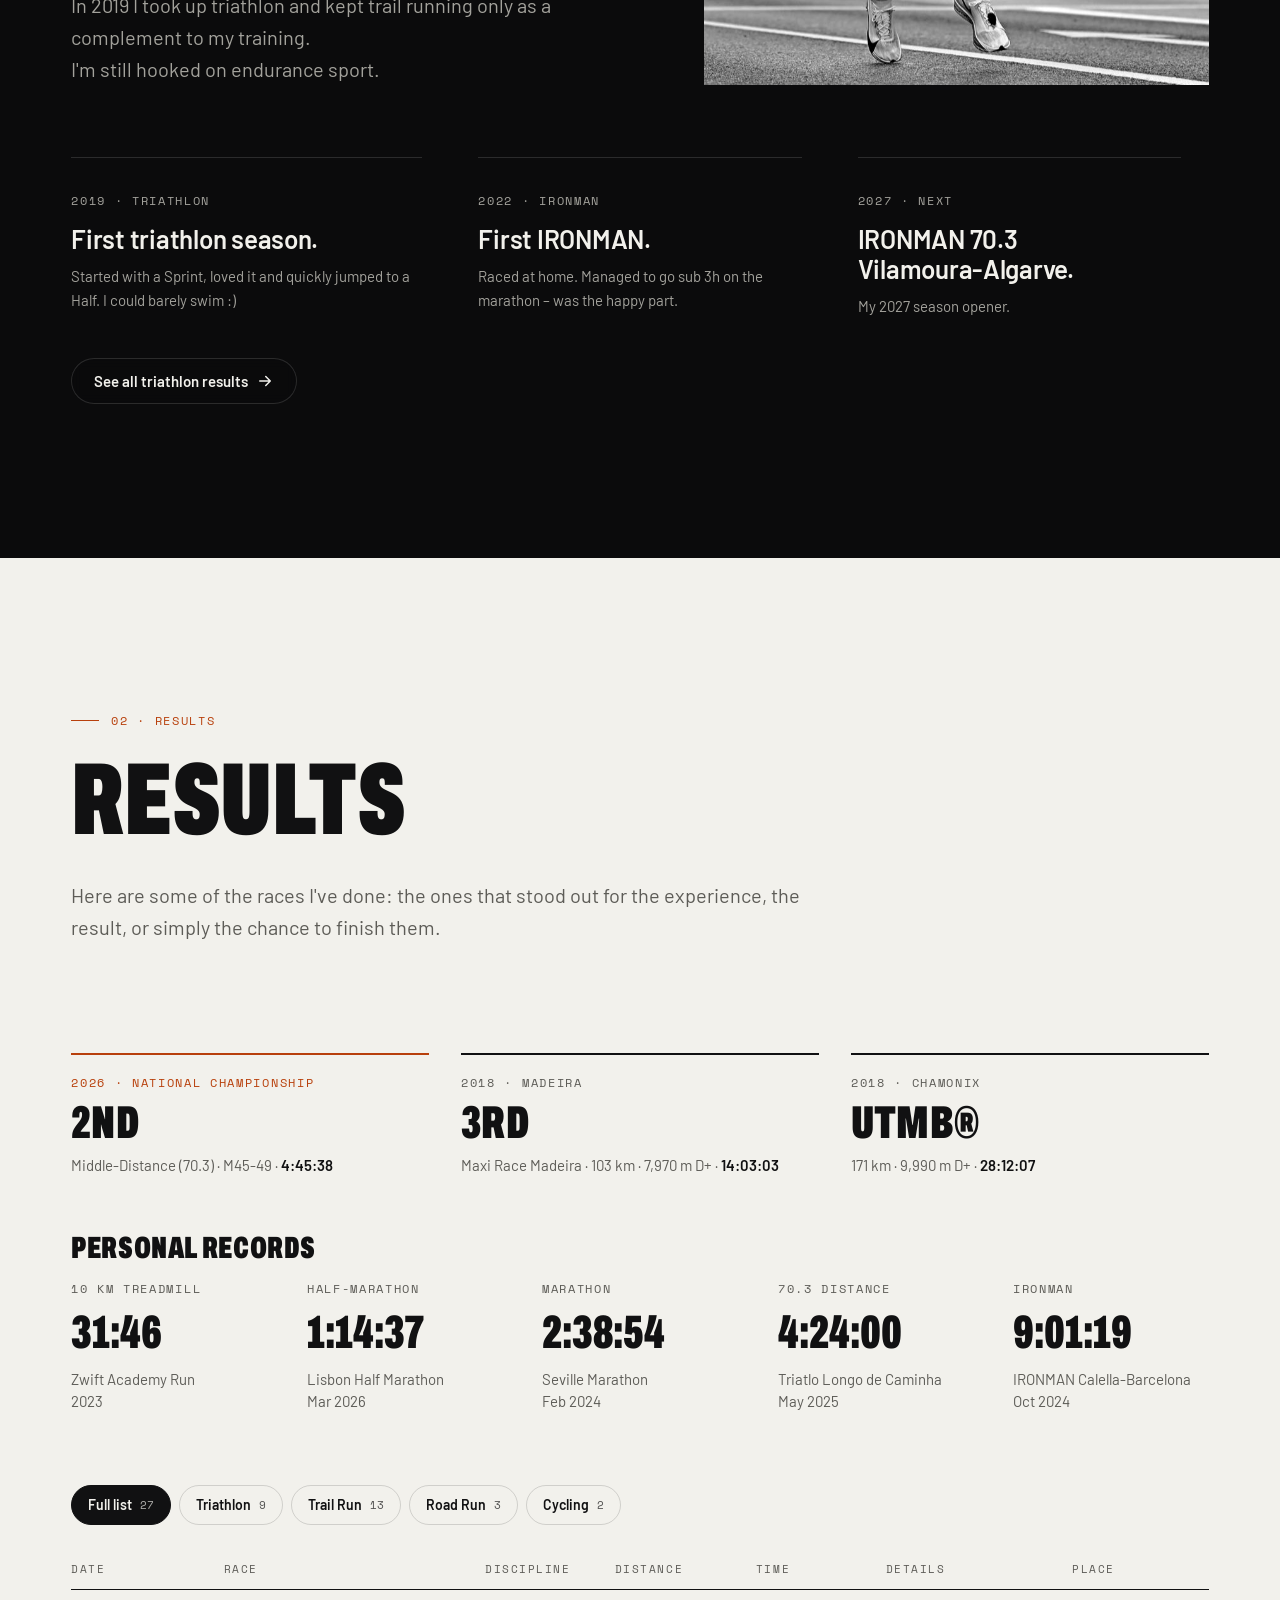
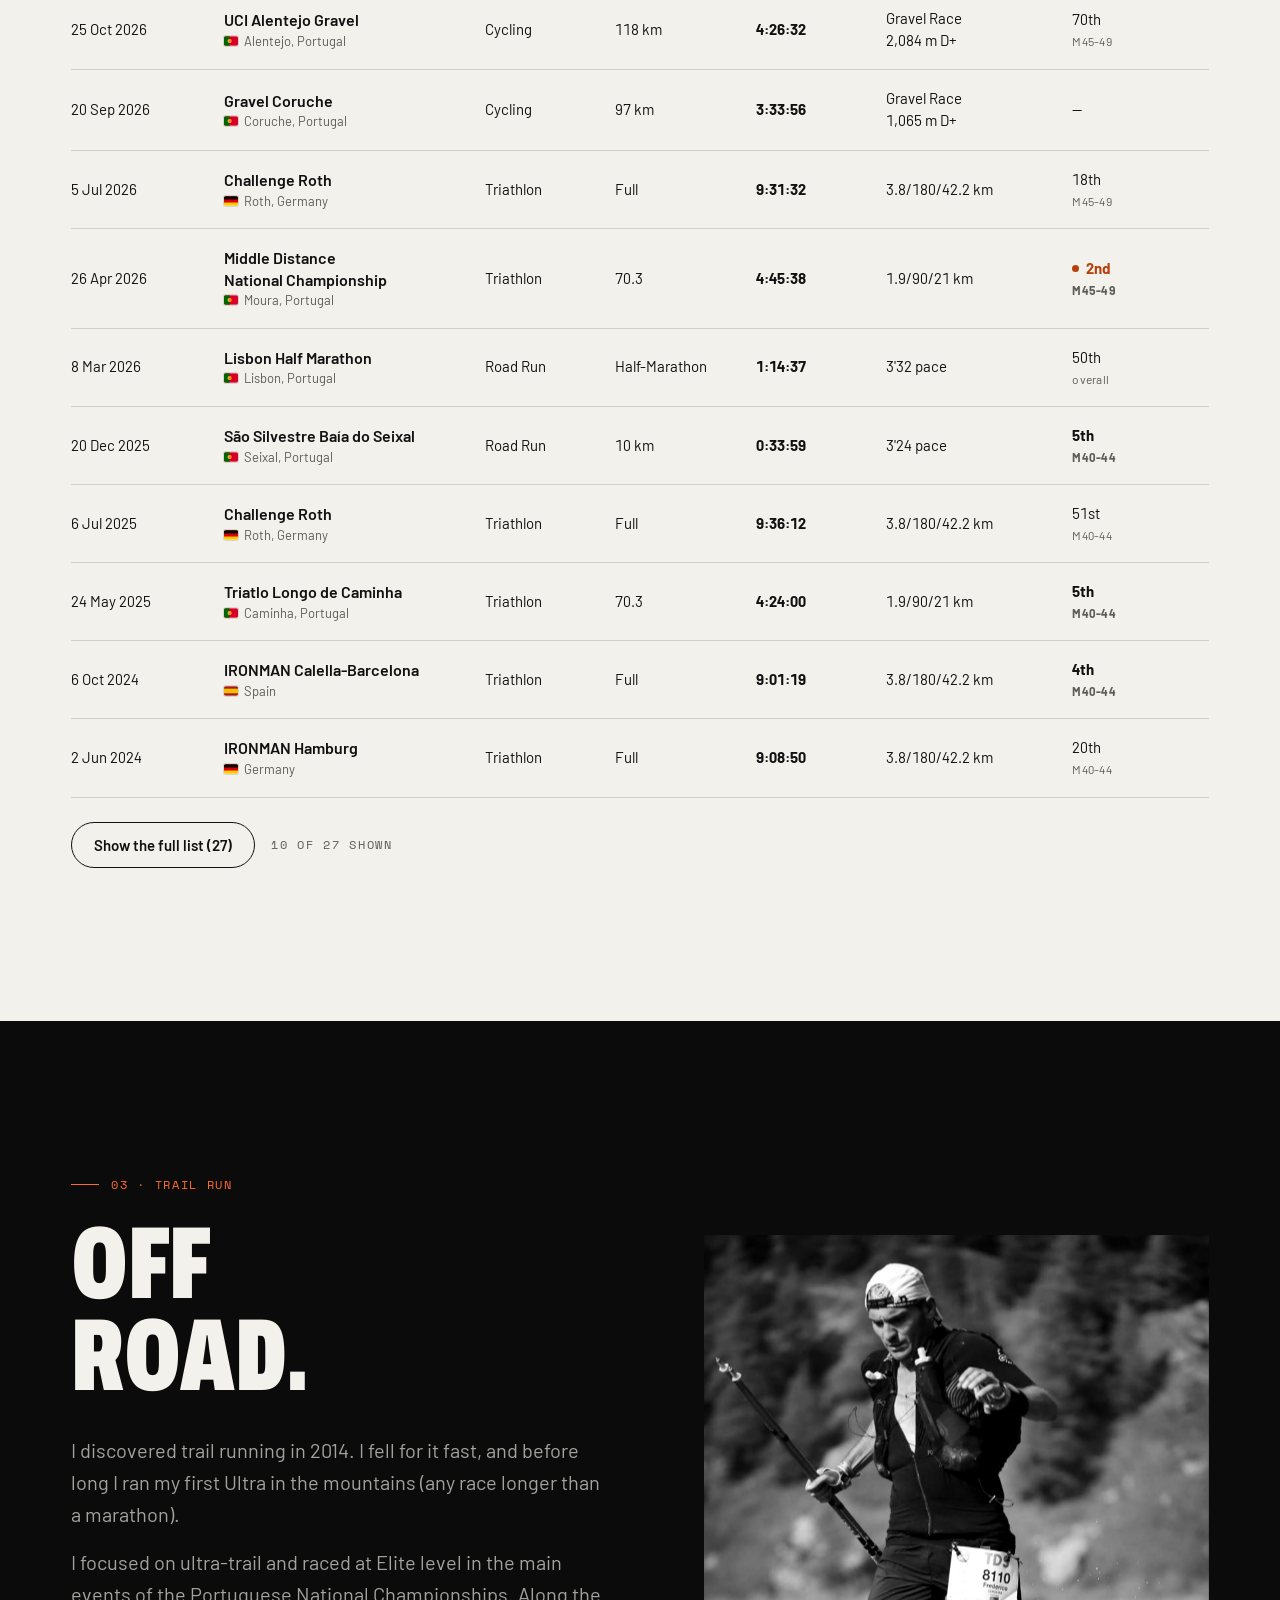
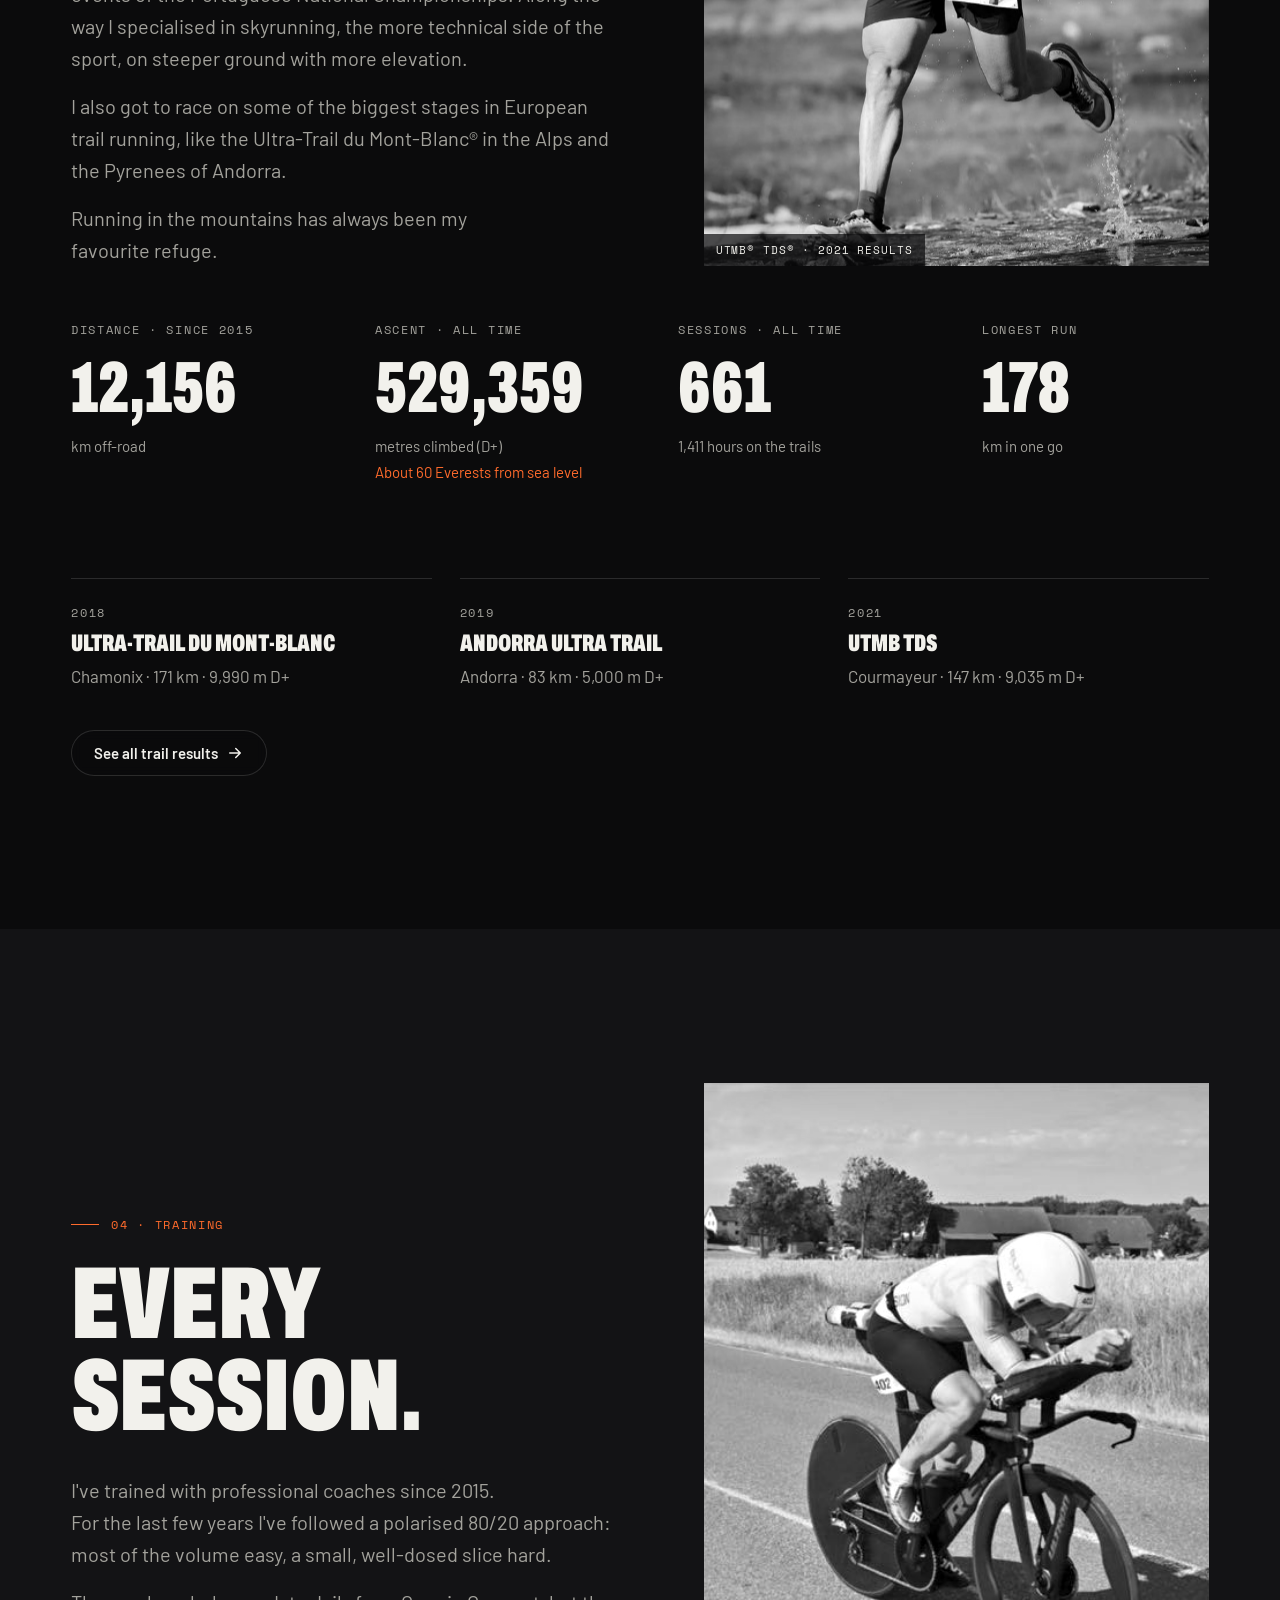
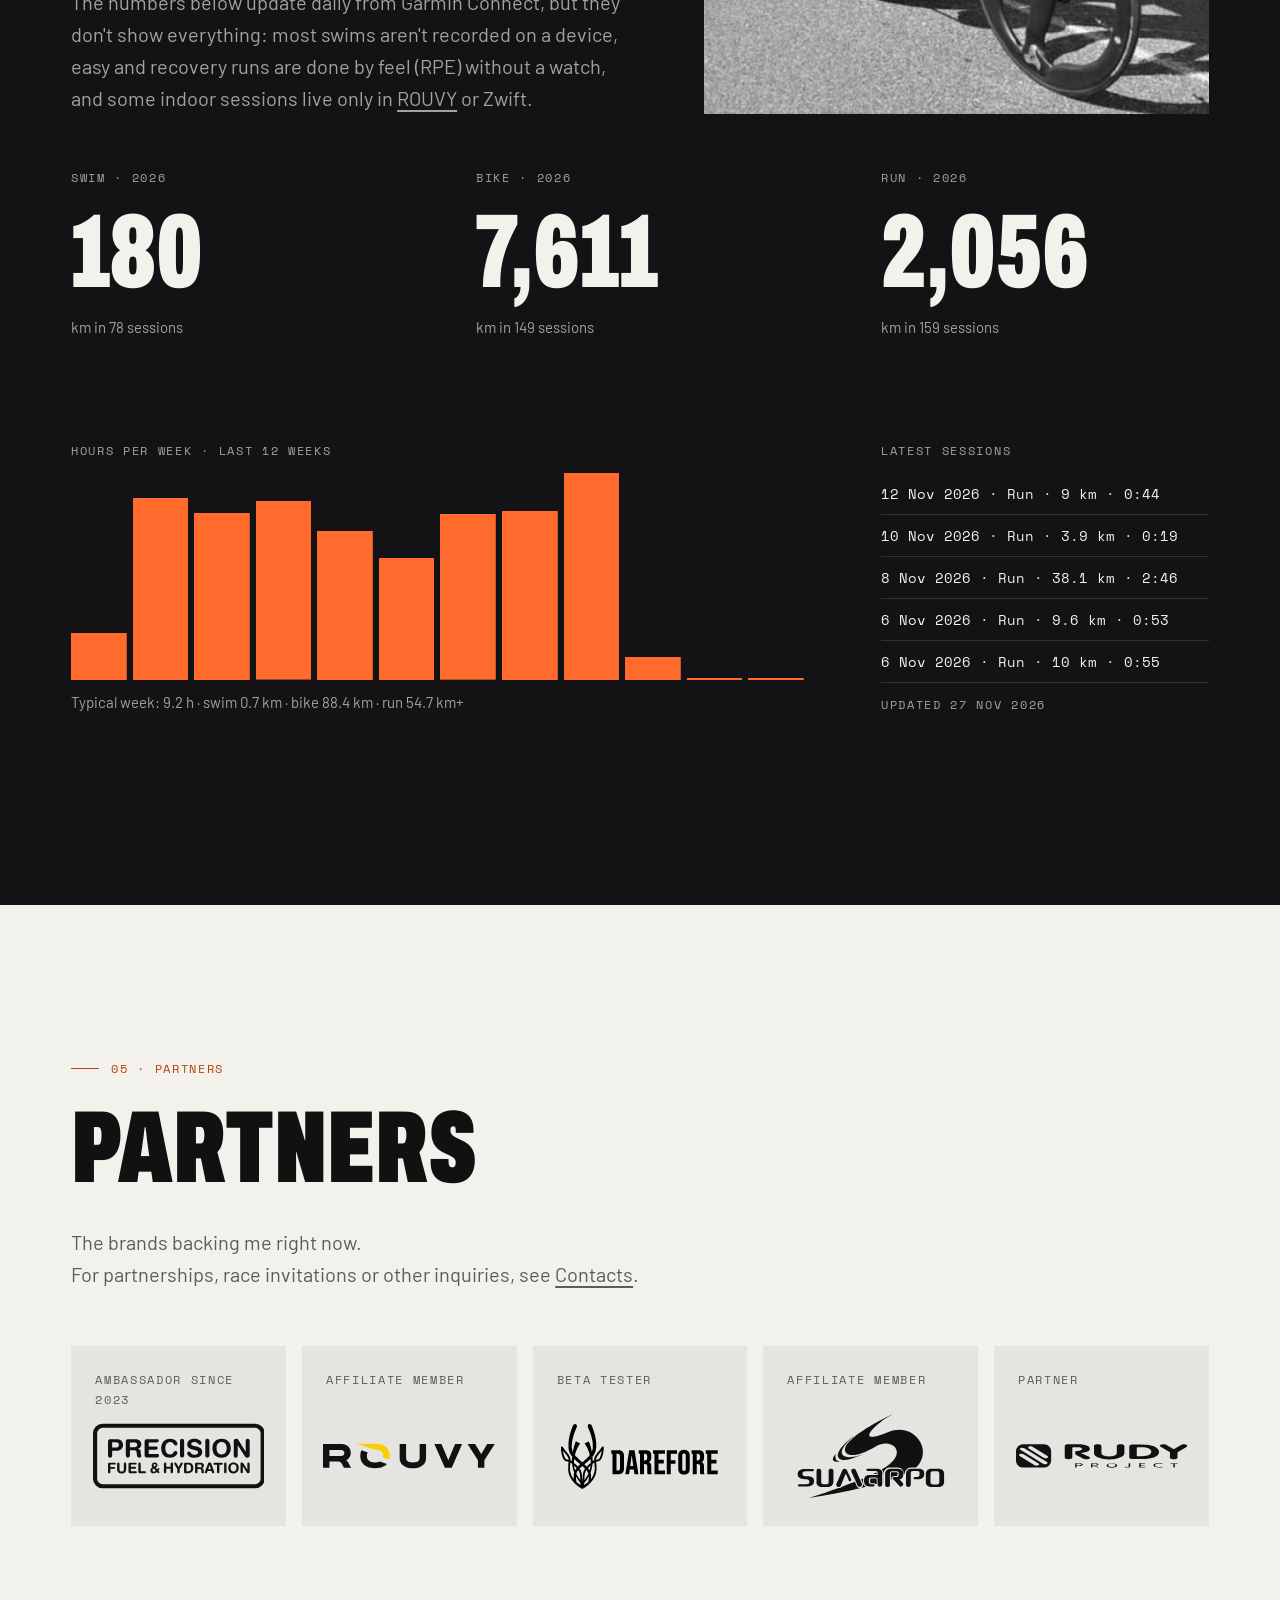
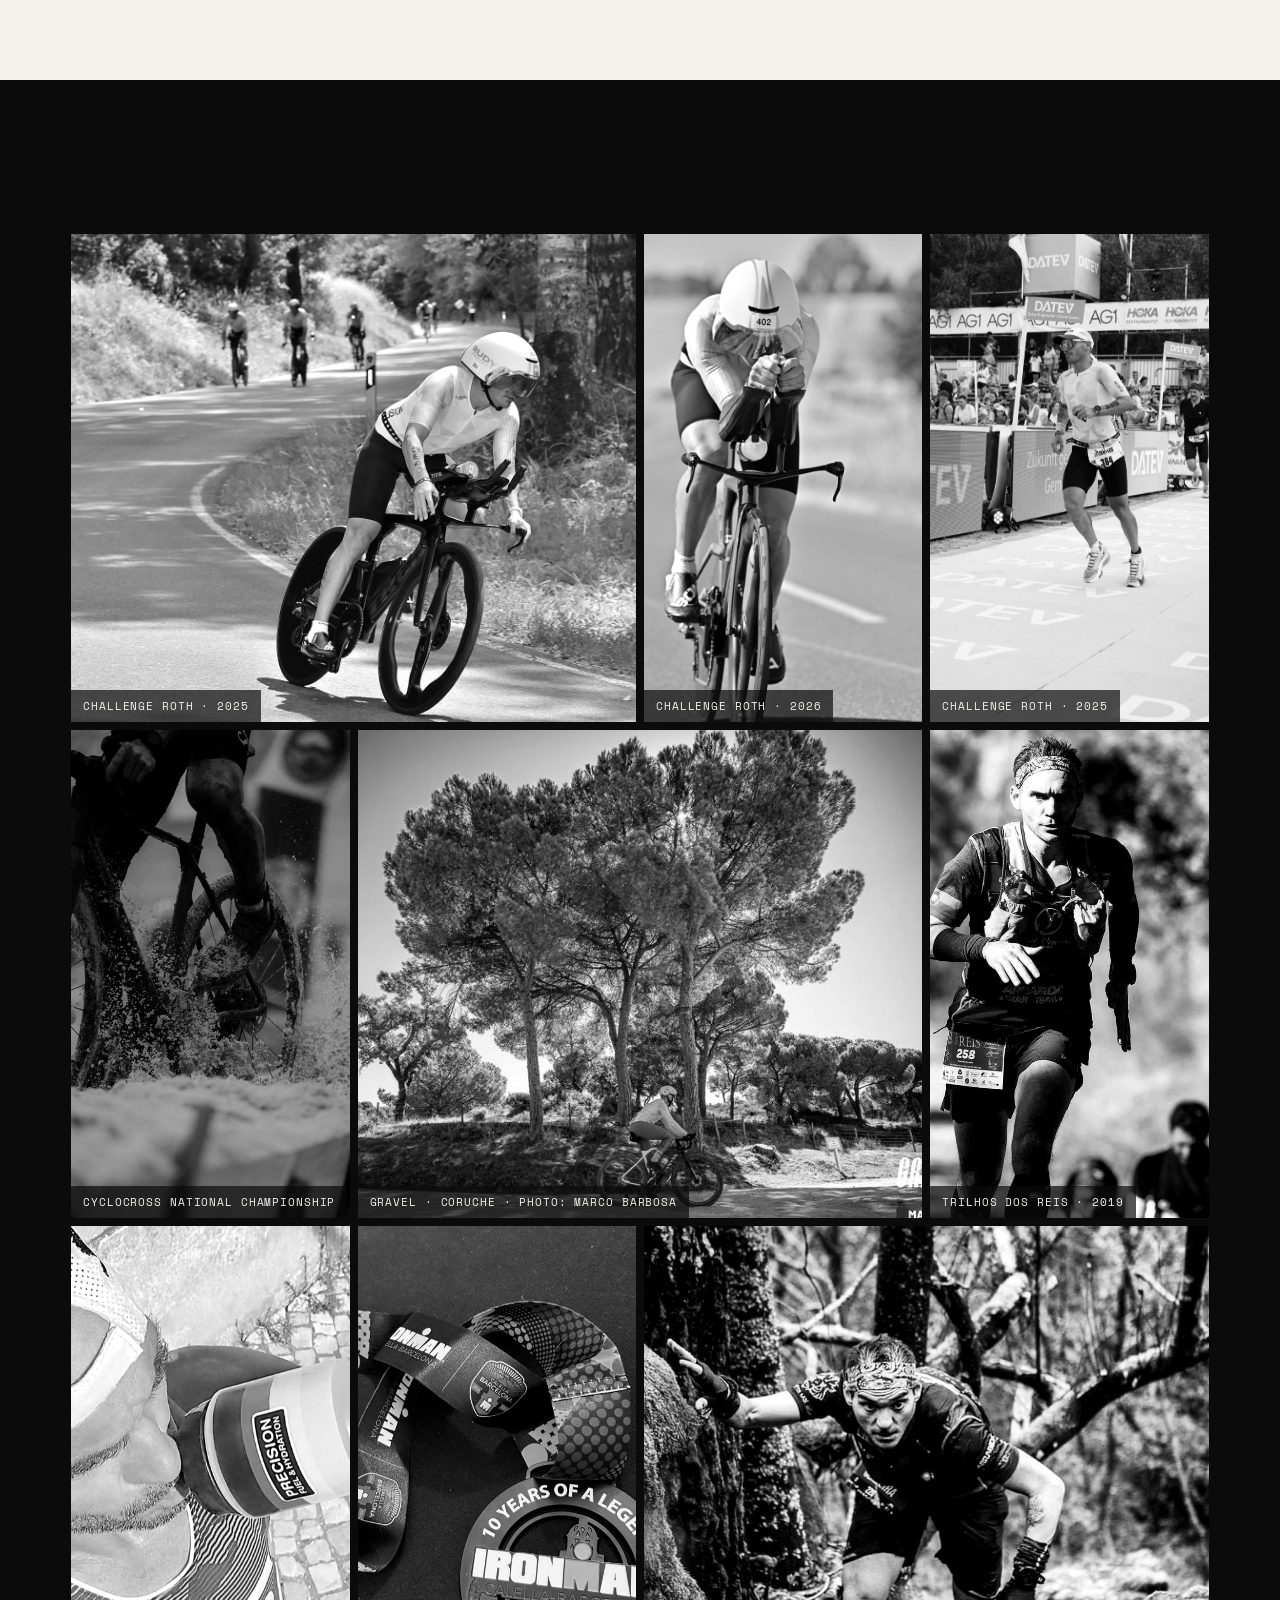
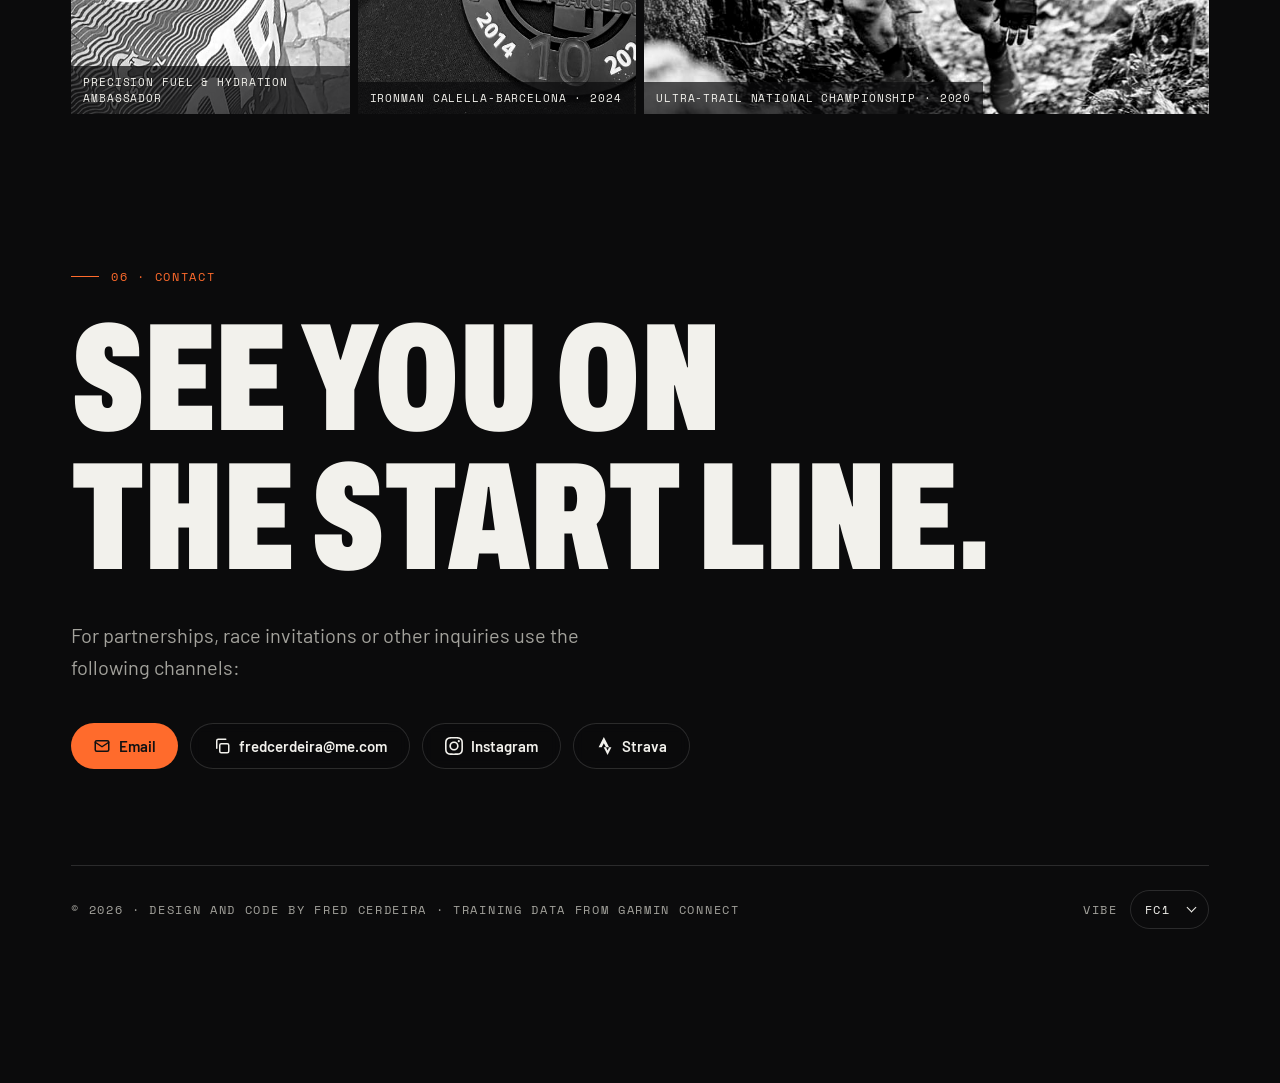
==== commit 1872305a: "Rename themes Classic/Alternative to fc1/fc2 Matches the renamed modes in the Figma Theme Primitives" ====
--- a/index.html
+++ b/index.html
@@ -262,8 +262,8 @@
         <span>Vibe</span>
         <span class="theme-select">
           <select data-theme-select>
-            <option value="classic">Classic</option>
-            <option value="alternative">Alternative</option>
+            <option value="fc1">fc1</option>
+            <option value="fc2">fc2</option>
           </select>
         </span>
       </label>
--- a/site/css/tokens.css
+++ b/site/css/tokens.css
@@ -1,6 +1,6 @@
 /* Generated by scripts/build-tokens.mjs from tokens/*.tokens.json. Do not edit by hand. */
 
-:root, [data-theme="classic"] {
+:root, [data-theme="fc1"] {
   --brand-accent: #ff6b2c;
   --brand-accent-on-paper: #b8400c;
   --brand-accent-ink: #111112;
@@ -19,7 +19,7 @@
   --font-mono: "Space Mono";
 }
 
-:root[data-theme="alternative"], [data-theme="alternative"] {
+:root[data-theme="fc2"], [data-theme="fc2"] {
   --brand-accent: #3ddc97;
   --brand-accent-on-paper: #1f8a5b;
   --brand-accent-ink: #0b1020;
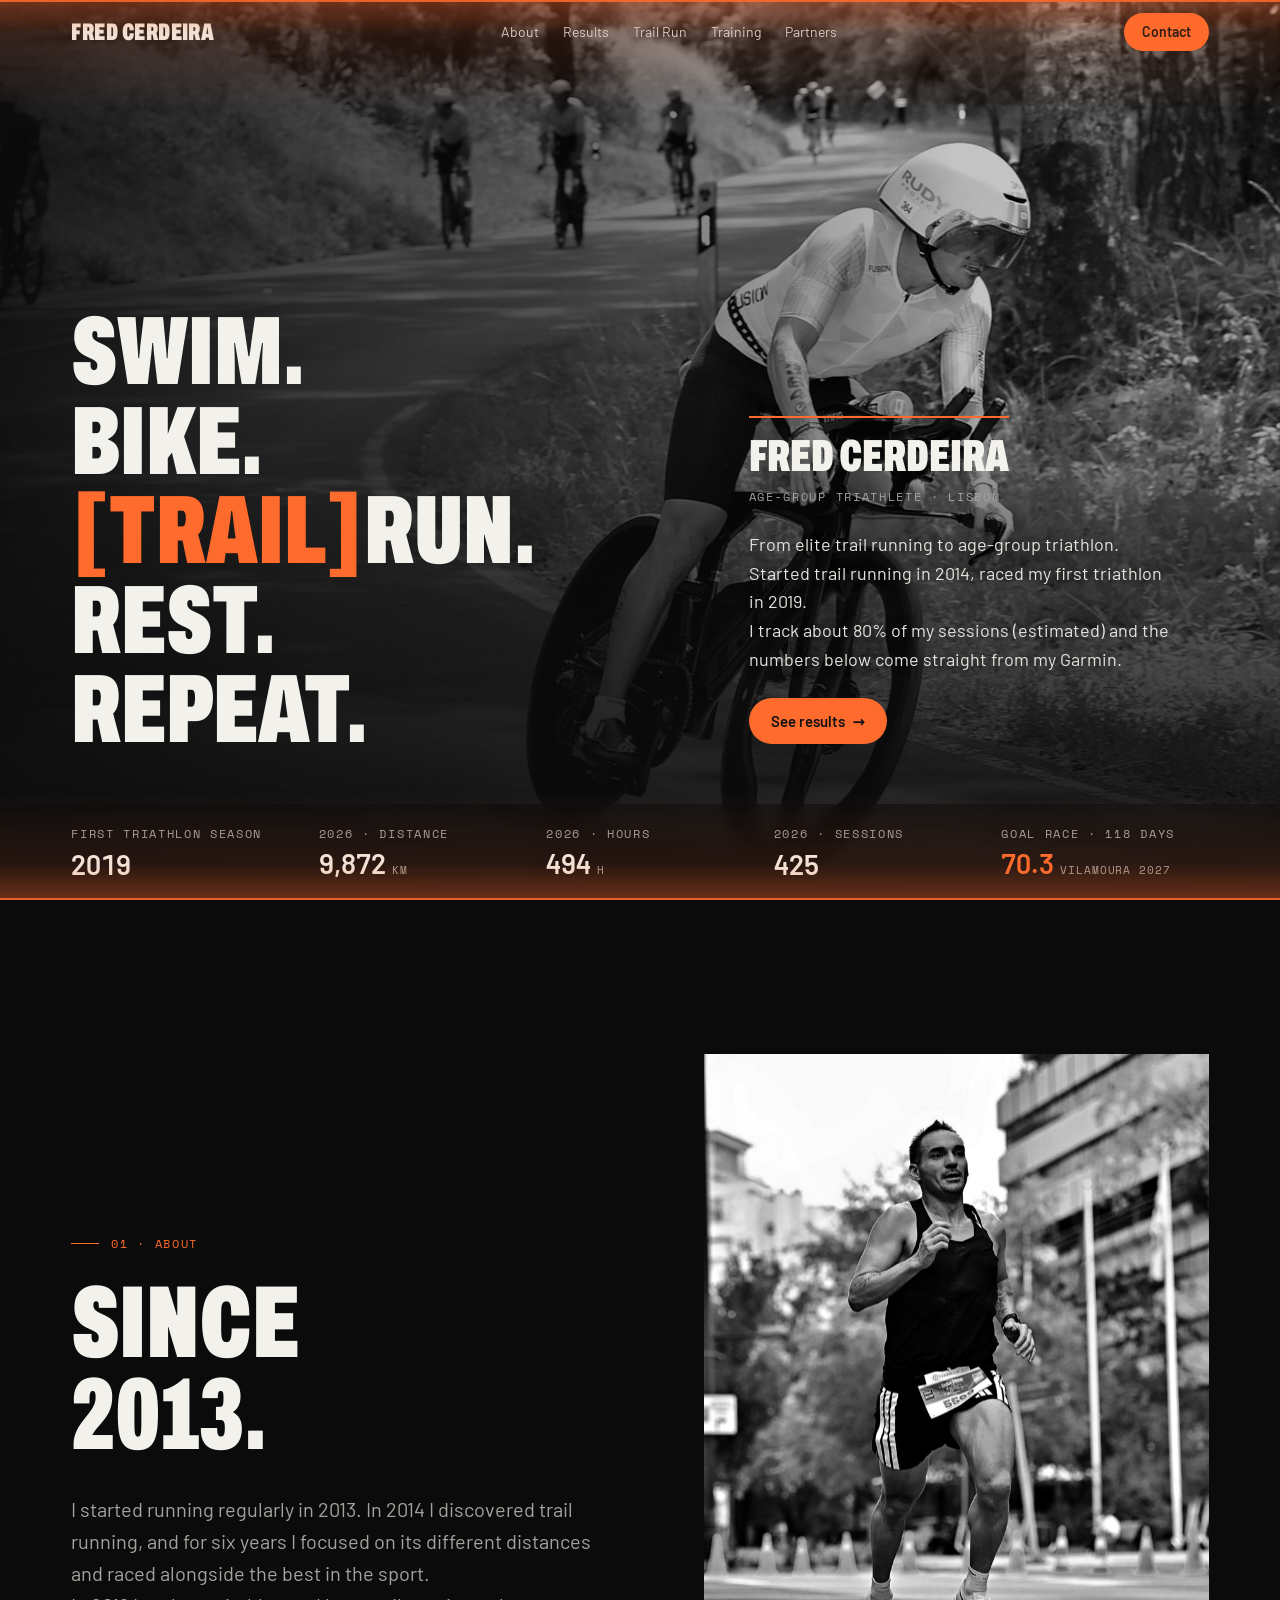
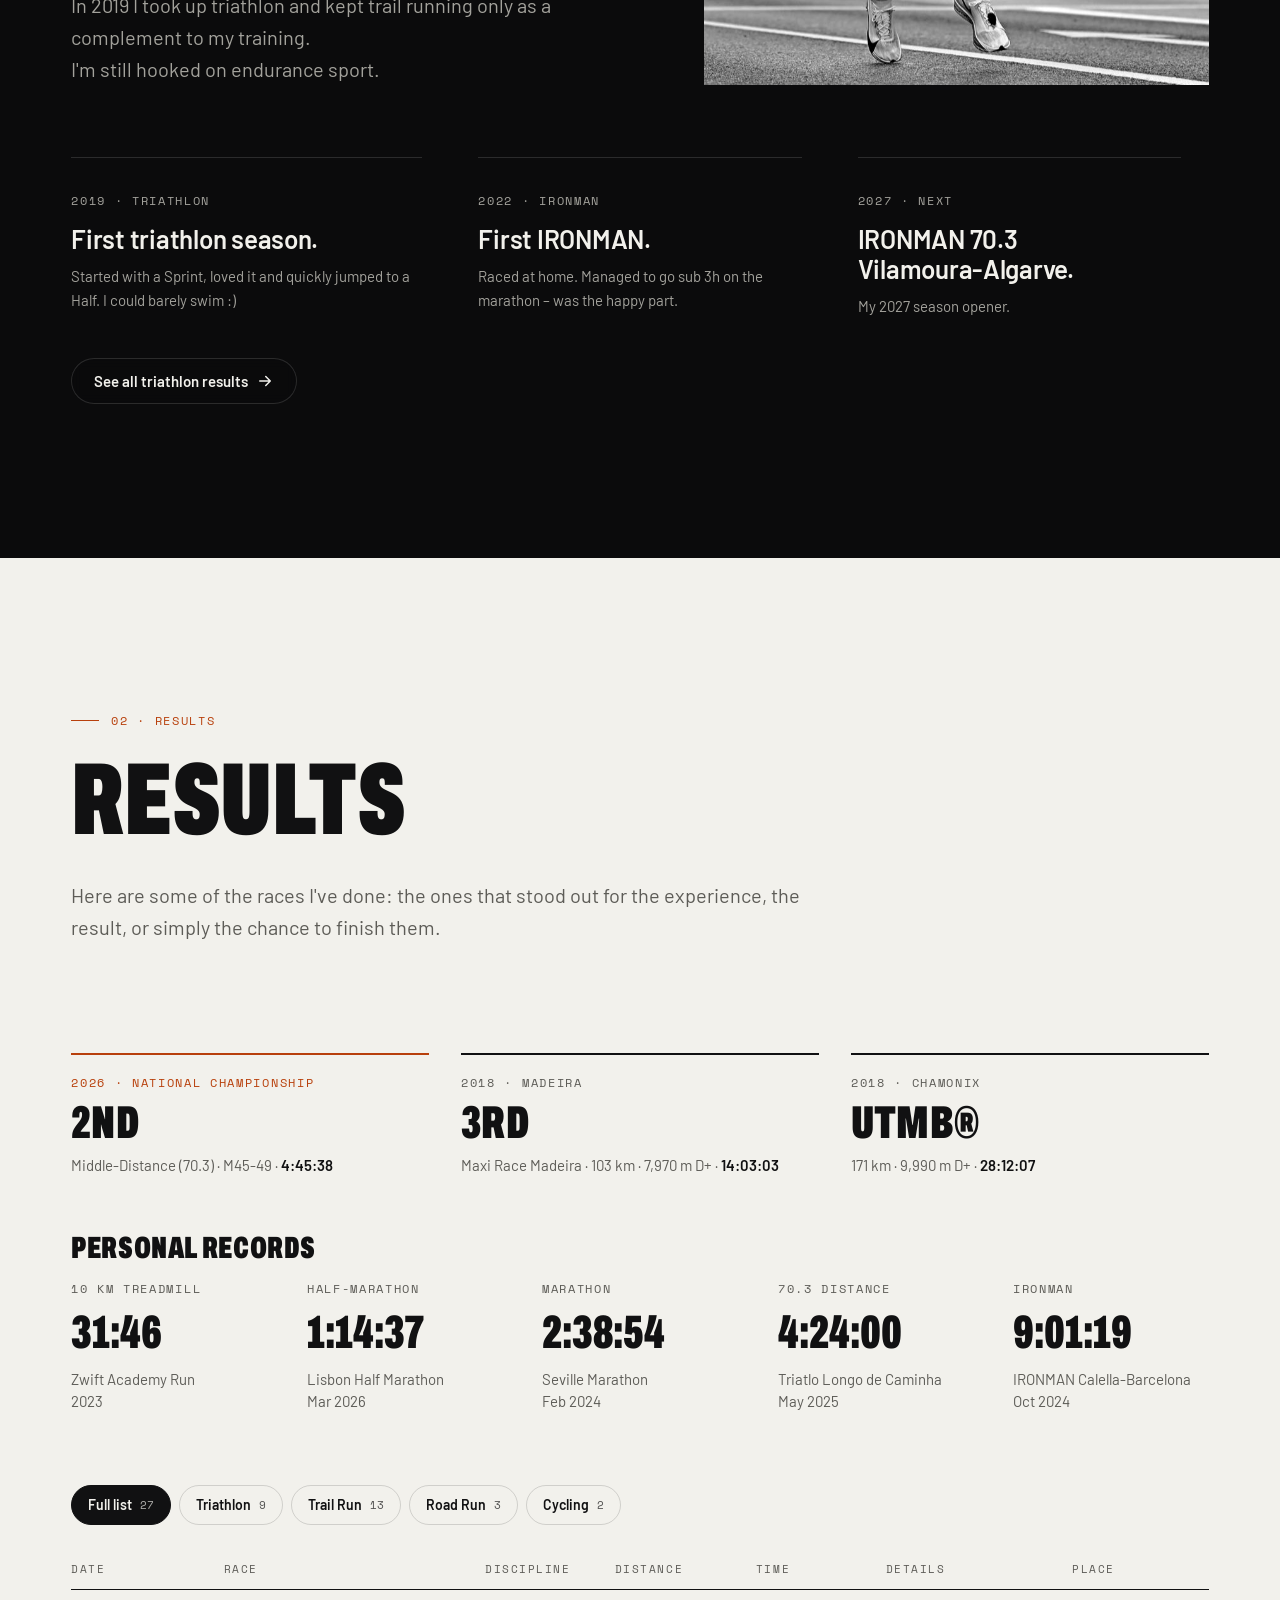
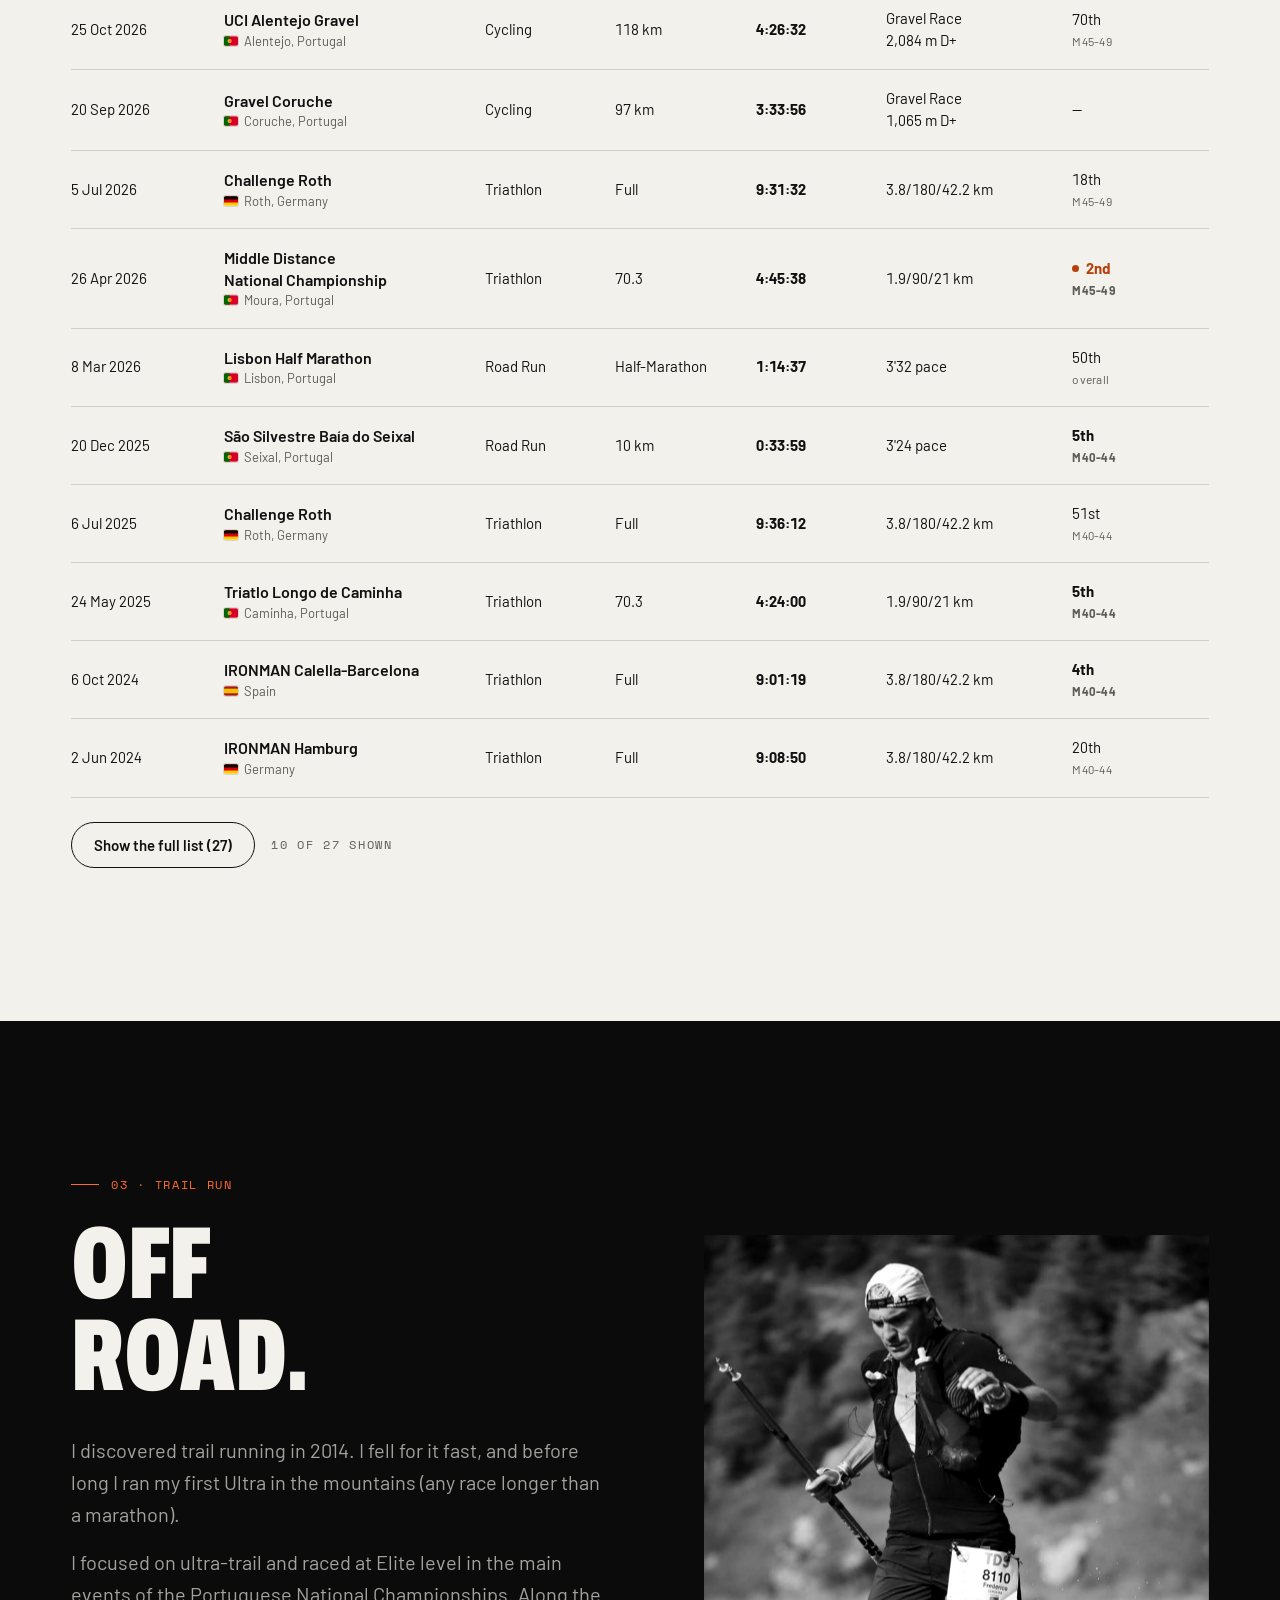
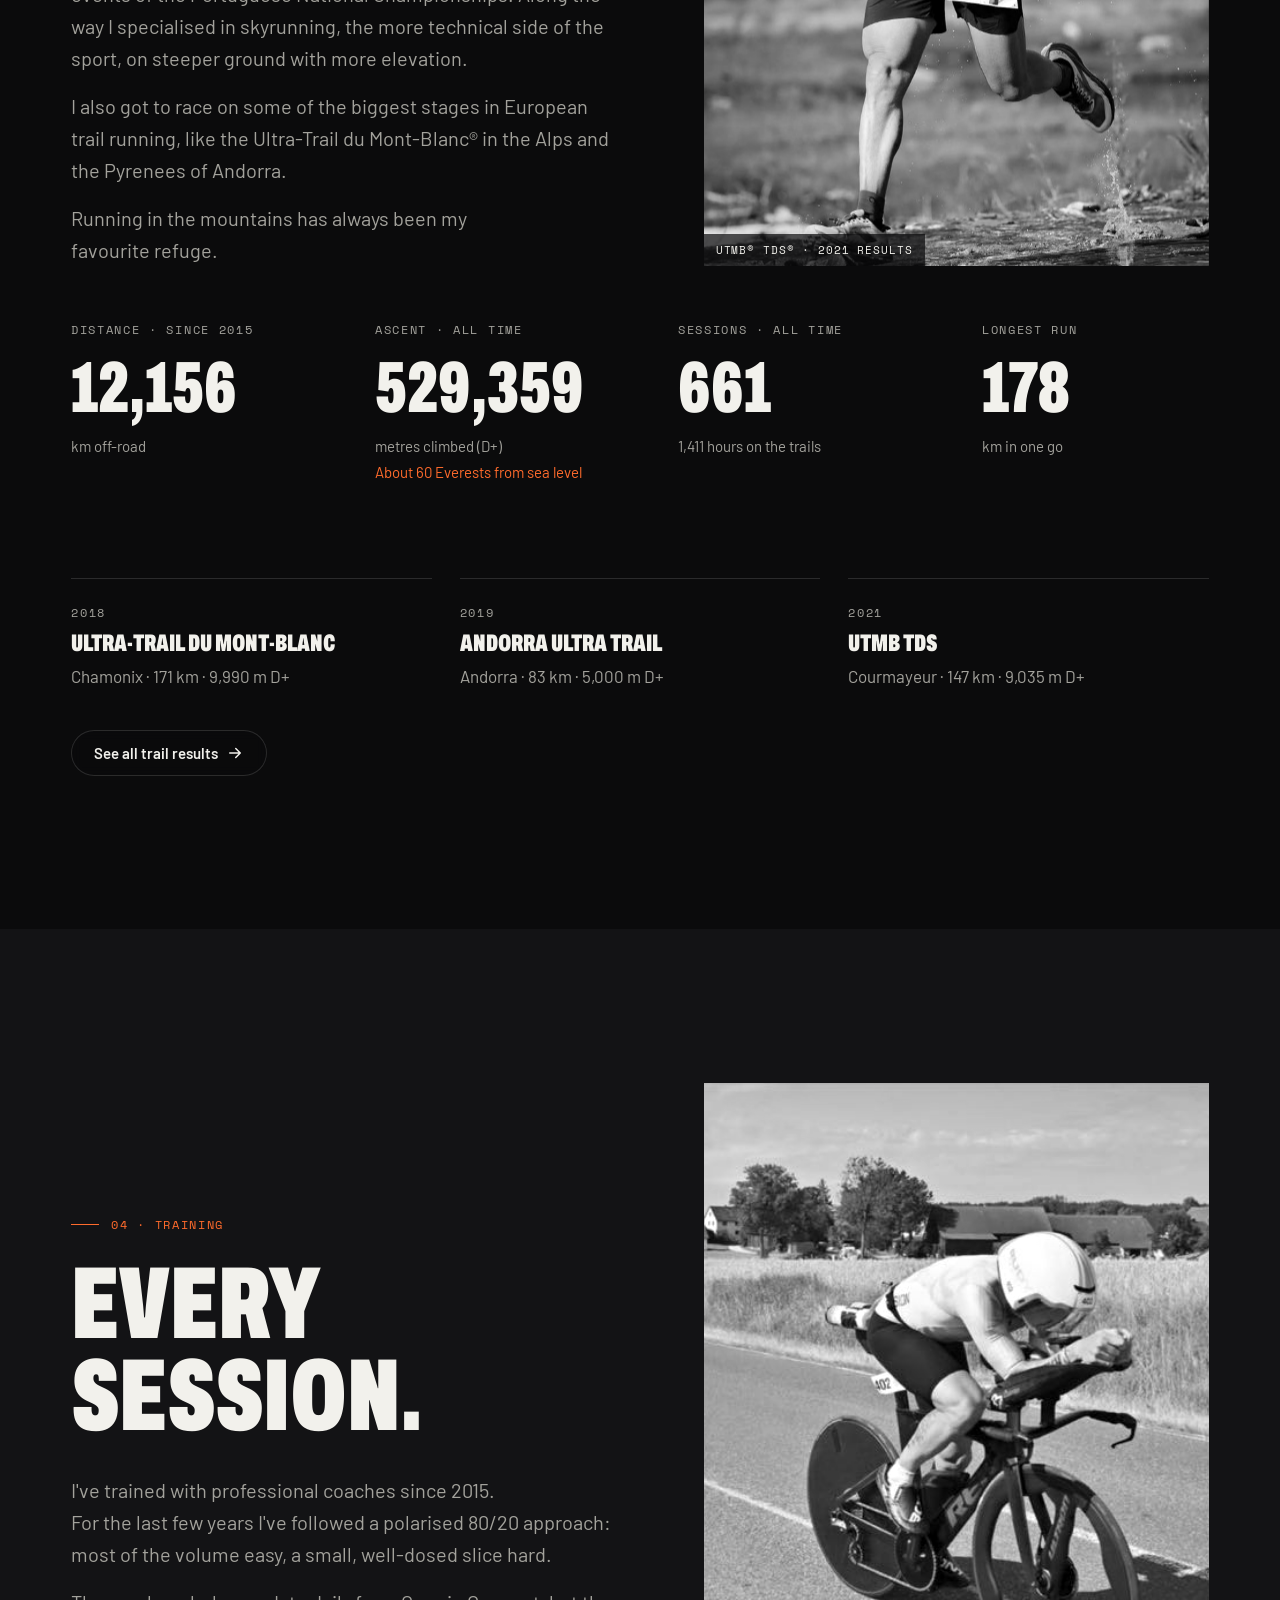
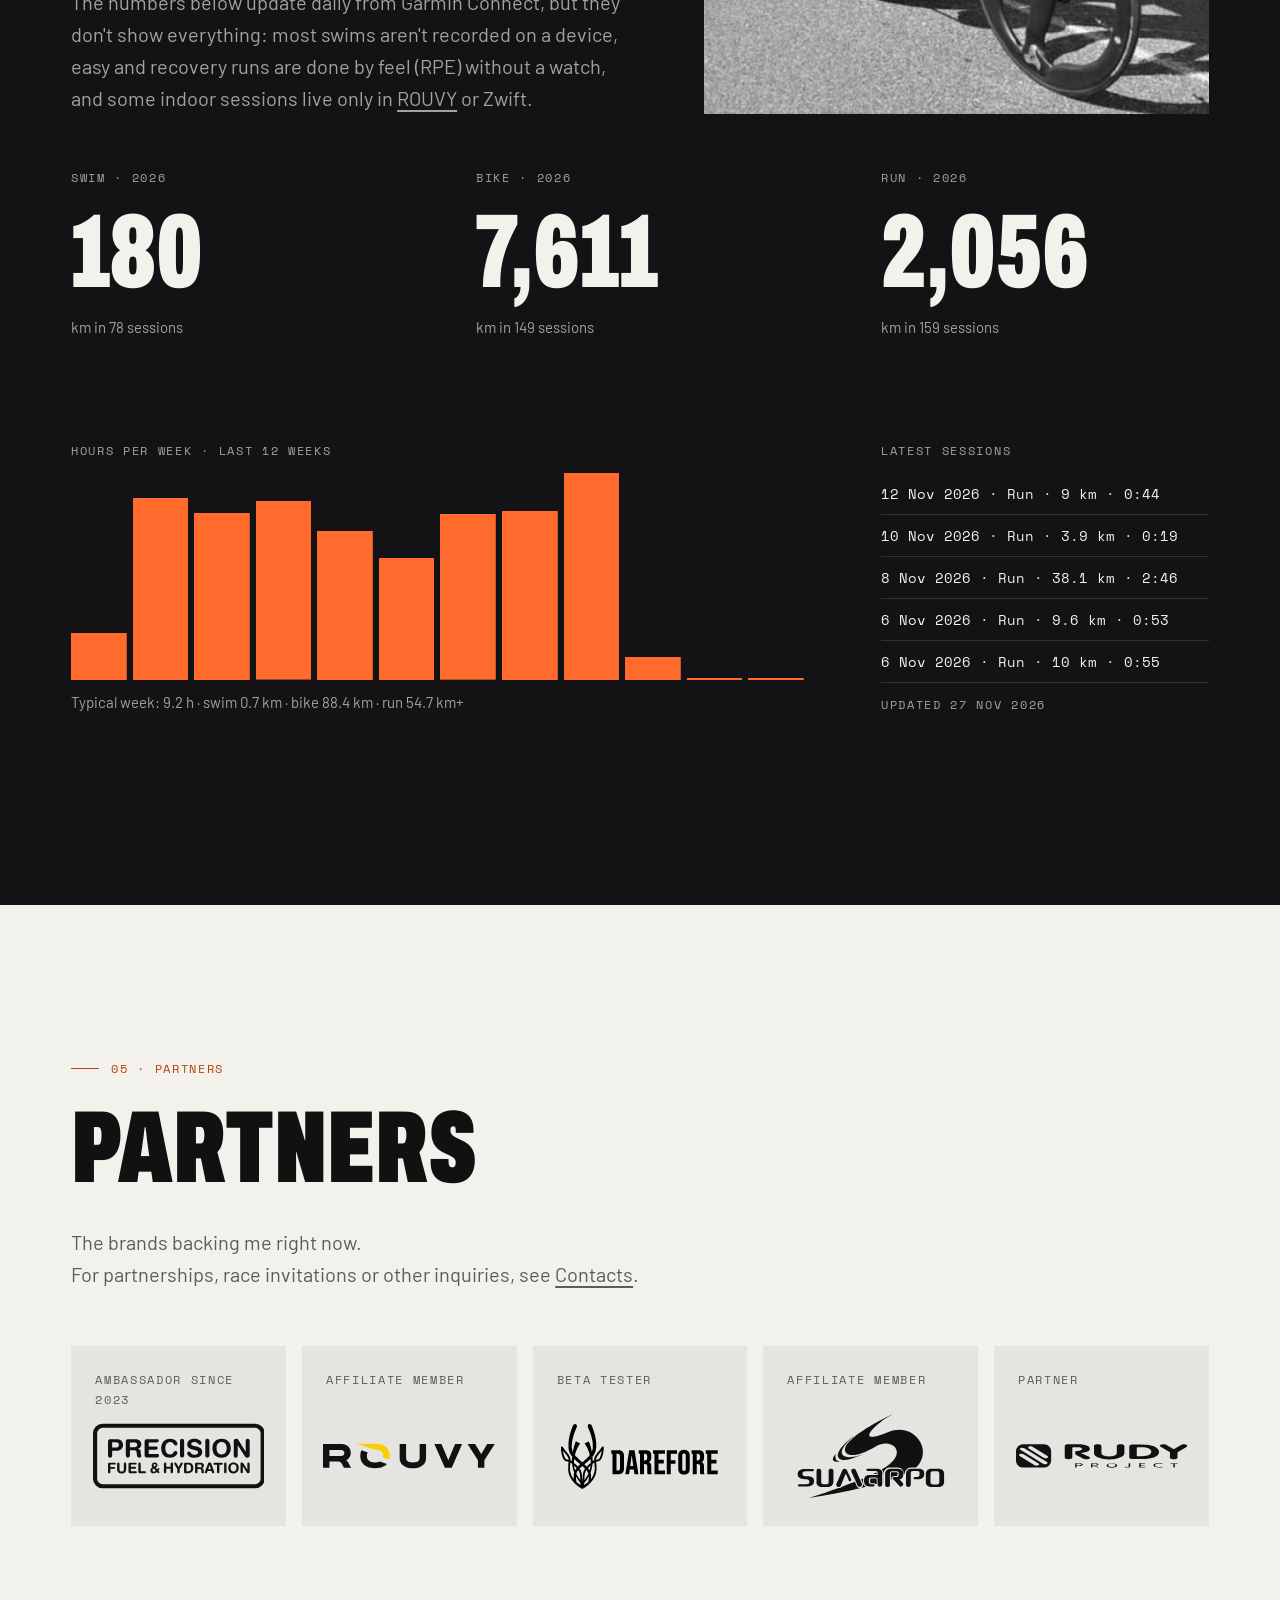
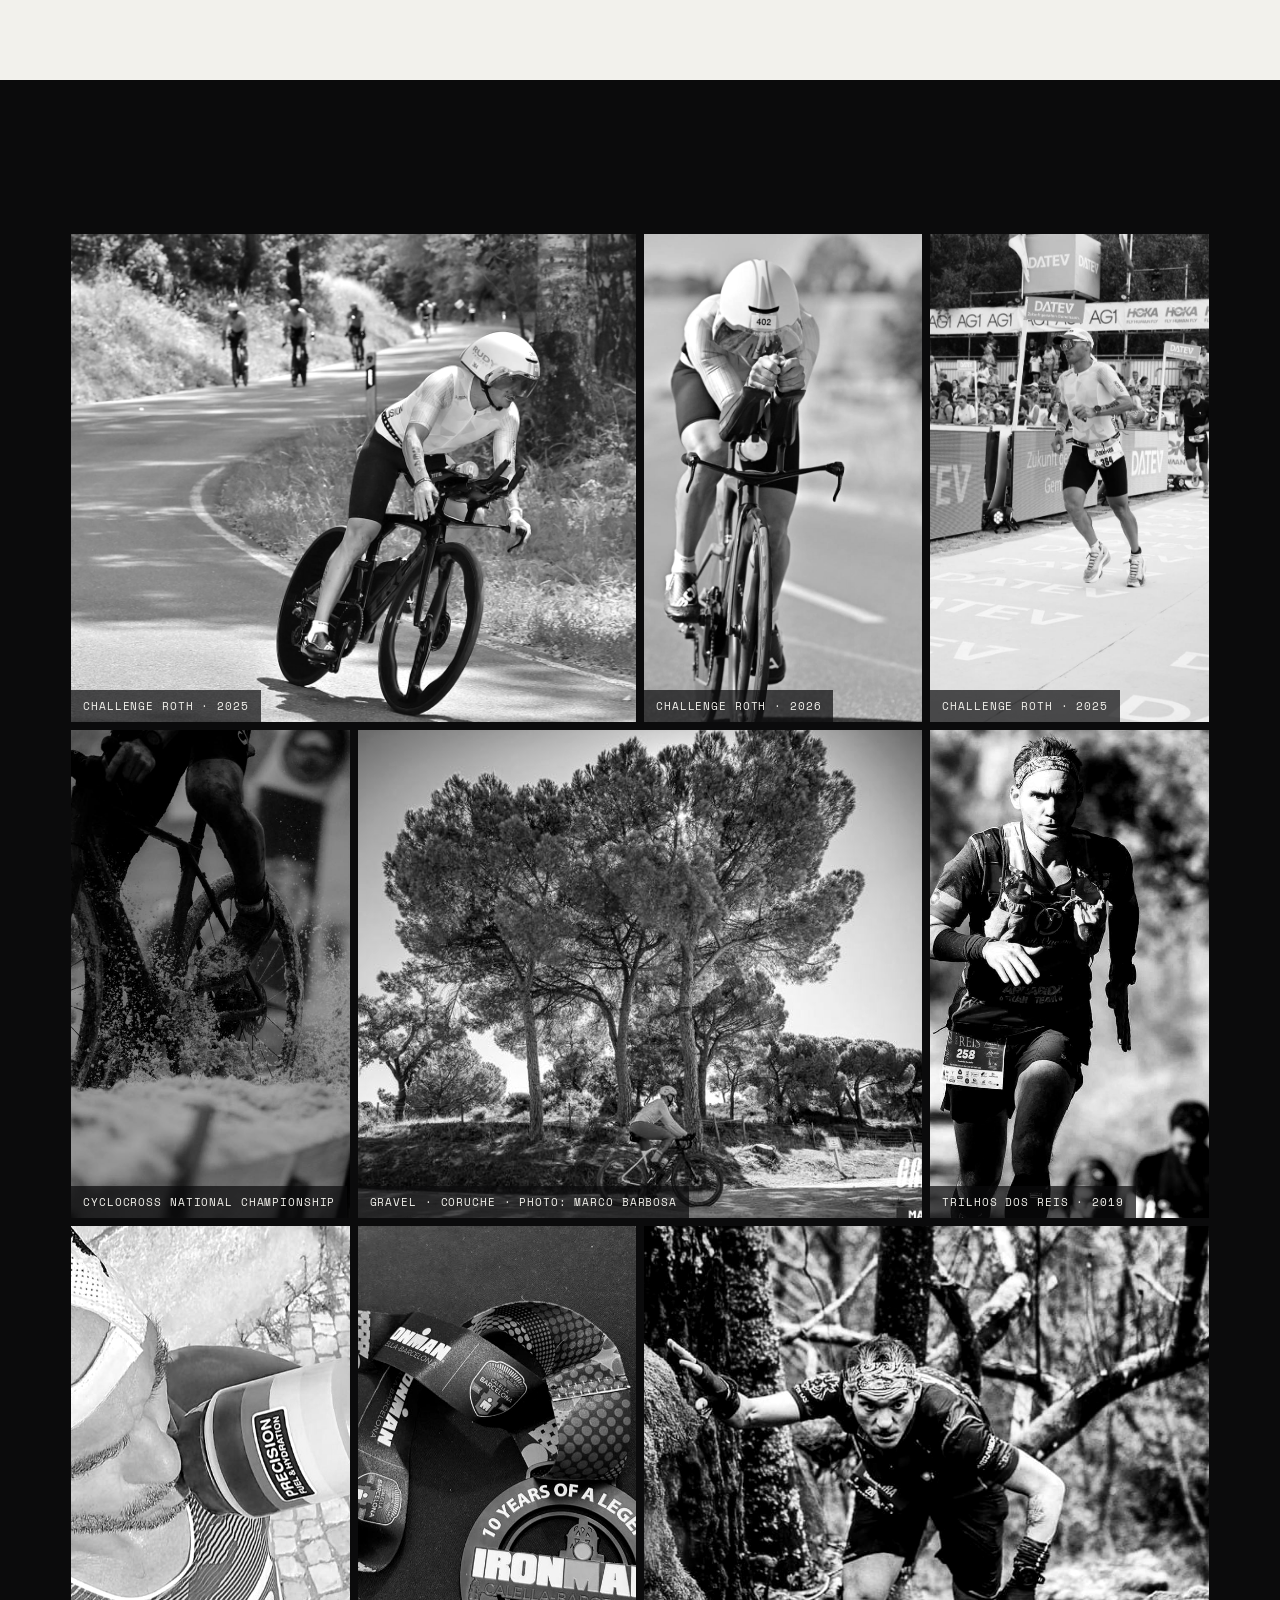
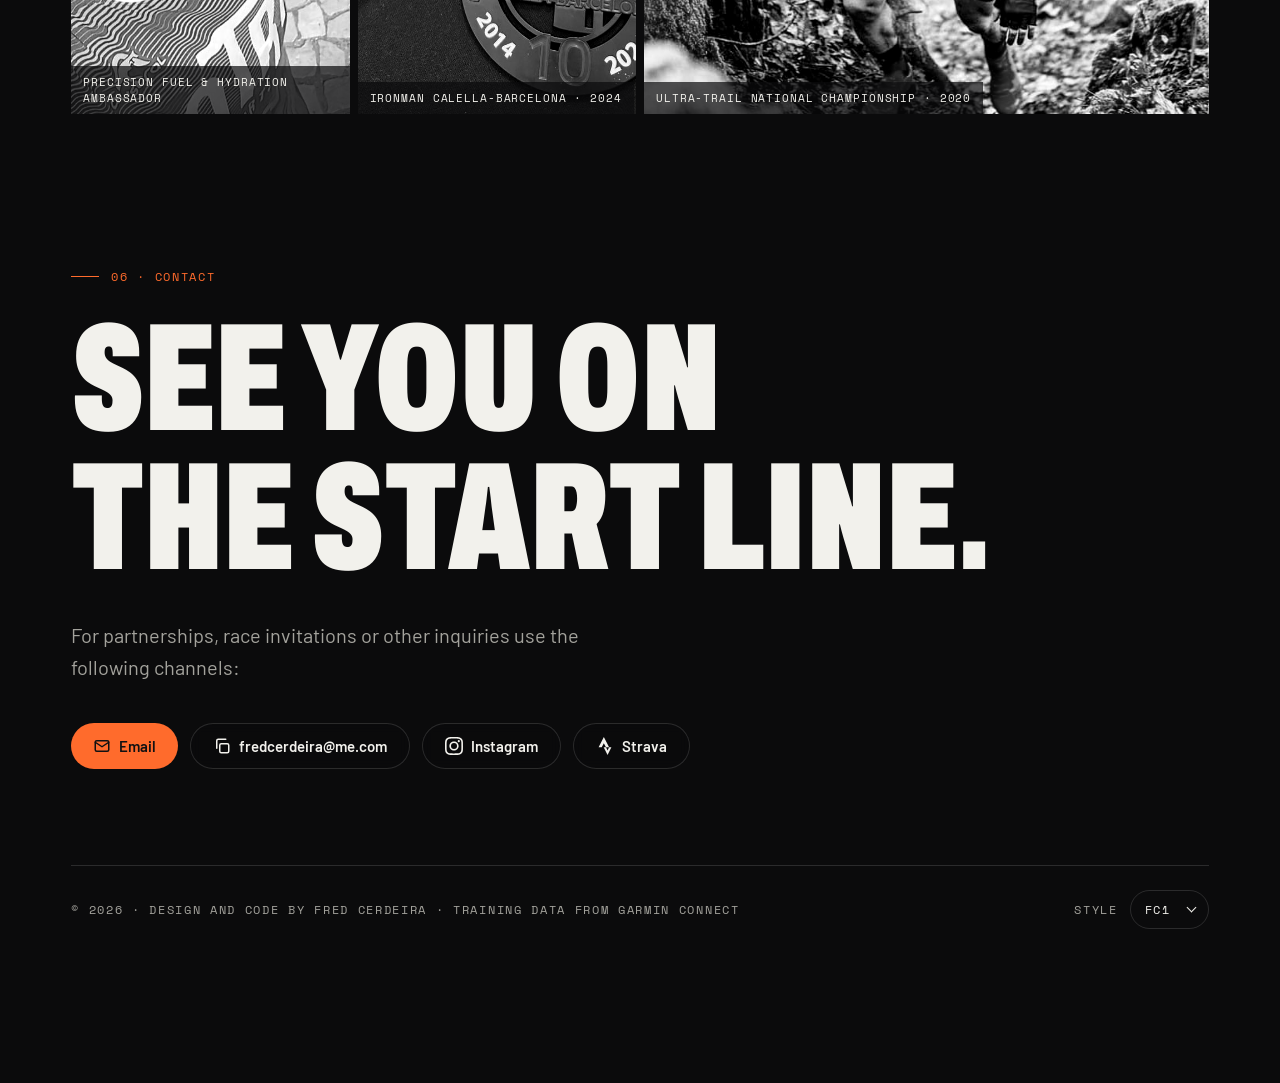
==== commit dfe13242: "uodate theme switch label" ====
--- a/index.html
+++ b/index.html
@@ -259,10 +259,10 @@
     <div class="colophon">
       <p class="mono">© 2026 · Design and Code by Fred Cerdeira · Training data from Garmin Connect</p>
       <label class="theme-switch mono">
-        <span>Vibe</span>
+        <span>Style</span>
         <span class="theme-select">
           <select data-theme-select>
-            <option value="fc1">fc1</option>
+            <option value="fc1">fc1</option>git 
             <option value="fc2">fc2</option>
           </select>
         </span>
--- a/site/css/tokens.css
+++ b/site/css/tokens.css
@@ -14,6 +14,7 @@
   --neutral-paper-tint: rgba(17,17,18,0.05);
   --neutral-hairline-on-dark: rgba(242,241,236,0.14);
   --neutral-hairline-on-paper: rgba(17,17,18,0.15);
+  --photo-tint: rgba(11,11,12,0);
   --font-display: "Archivo";
   --font-sans: "Barlow";
   --font-mono: "Space Mono";
@@ -33,6 +34,7 @@
   --neutral-paper-tint: rgba(11,16,32,0.05);
   --neutral-hairline-on-dark: rgba(238,243,251,0.14);
   --neutral-hairline-on-paper: rgba(11,16,32,0.15);
+  --photo-tint: rgba(27,37,64,0.85);
   --font-display: "Oswald";
   --font-sans: "Inter";
   --font-mono: "JetBrains Mono";
--- a/site/css/styles.css
+++ b/site/css/styles.css
@@ -62,6 +62,13 @@
 .hero p.lede { margin:0; max-width:526px; color:#e4e3dd; font-size:18px; text-shadow:0 1px 12px rgba(0,0,0,.6); }
 .hero .ctas { display:flex; flex-wrap:wrap; gap:12px; }
 .stats { background:rgba(11,11,12,.5); backdrop-filter:blur(6px); }
+/* Hero scrim and stats strip follow the theme background. Browsers without color-mix keep the values above. */
+@supports (color: color-mix(in srgb, red 50%, transparent)) {
+  .hero::after { background:
+    linear-gradient(90deg, color-mix(in srgb, var(--bg) 92%, transparent) 0%, color-mix(in srgb, var(--bg) 55%, transparent) 45%, color-mix(in srgb, var(--bg) 10%, transparent) 75%),
+    linear-gradient(0deg, var(--bg) 0%, color-mix(in srgb, var(--bg) 60%, transparent) 30%, transparent 60%); }
+  .stats { background:color-mix(in srgb, var(--bg) 50%, transparent); }
+}
 .stats .wrap { display:grid; grid-template-columns:repeat(5, minmax(0,1fr)); }
 .stat { padding:20px 20px 22px; display:flex; flex-direction:column; justify-content:space-between; gap:6px; }
 .stat:first-child { padding-left:0; }
@@ -215,6 +222,13 @@
 .gallery figure { margin:0; position:relative; overflow:hidden; background:var(--bg3); }
 .gallery img { width:100%; height:100%; object-fit:cover; filter:grayscale(1) contrast(1.05); transform:scale(1.04); transition:filter .5s, transform .8s cubic-bezier(.2,.7,.2,1); }
 .gallery figure:hover img { filter:none; transform:scale(1); }
+
+/* photo tint: colours the grey photos with the theme's --photo-tint (transparent in fc1) */
+.story-photo, .gallery figure { position:relative; isolation:isolate; }
+.hero-bg::after, .story-photo::after, .gallery figure::after { content:""; position:absolute; inset:0; background:var(--photo-tint); mix-blend-mode:color; pointer-events:none; }
+.trail-fig figcaption, .gallery figcaption { z-index:1; }
+.gallery figure::after { transition:opacity .5s; }
+.gallery figure:hover::after { opacity:0; }
 .gallery figcaption { position:absolute; left:0; bottom:0; padding:8px 12px; font:400 11px var(--mono); letter-spacing:.08em; text-transform:uppercase; background:rgba(11,11,12,.7); }
 .g-wide { grid-column:span 2; grid-row:span 2; }
 .g-tall { grid-row:span 2; }
@@ -248,6 +262,18 @@
     linear-gradient(0deg, rgba(255,107,44,.38) 0, rgba(255,107,44,.12) 34px, rgba(255,107,44,0) 110px);
   animation: edgeglow 3.2s ease-in-out infinite alternate; }
 @keyframes edgeglow { from { opacity:.65; } to { opacity:1; } }
+/* Glow follows the theme accent. Browsers without color-mix keep the orange above. */
+@supports (color: color-mix(in srgb, red 50%, transparent)) {
+  body::after {
+    --glow-edge:color-mix(in srgb, var(--accent) 85%, transparent);
+    --glow-near:color-mix(in srgb, var(--accent) 38%, transparent);
+    --glow-mid:color-mix(in srgb, var(--accent) 12%, transparent);
+    border-top-color:var(--glow-edge); border-bottom-color:var(--glow-edge);
+    background:
+      linear-gradient(180deg, var(--glow-near) 0, var(--glow-mid) 34px, transparent 110px),
+      linear-gradient(0deg, var(--glow-near) 0, var(--glow-mid) 34px, transparent 110px);
+  }
+}
 
 @media (prefers-reduced-motion: reduce) {
   html { scroll-behavior:auto; }
